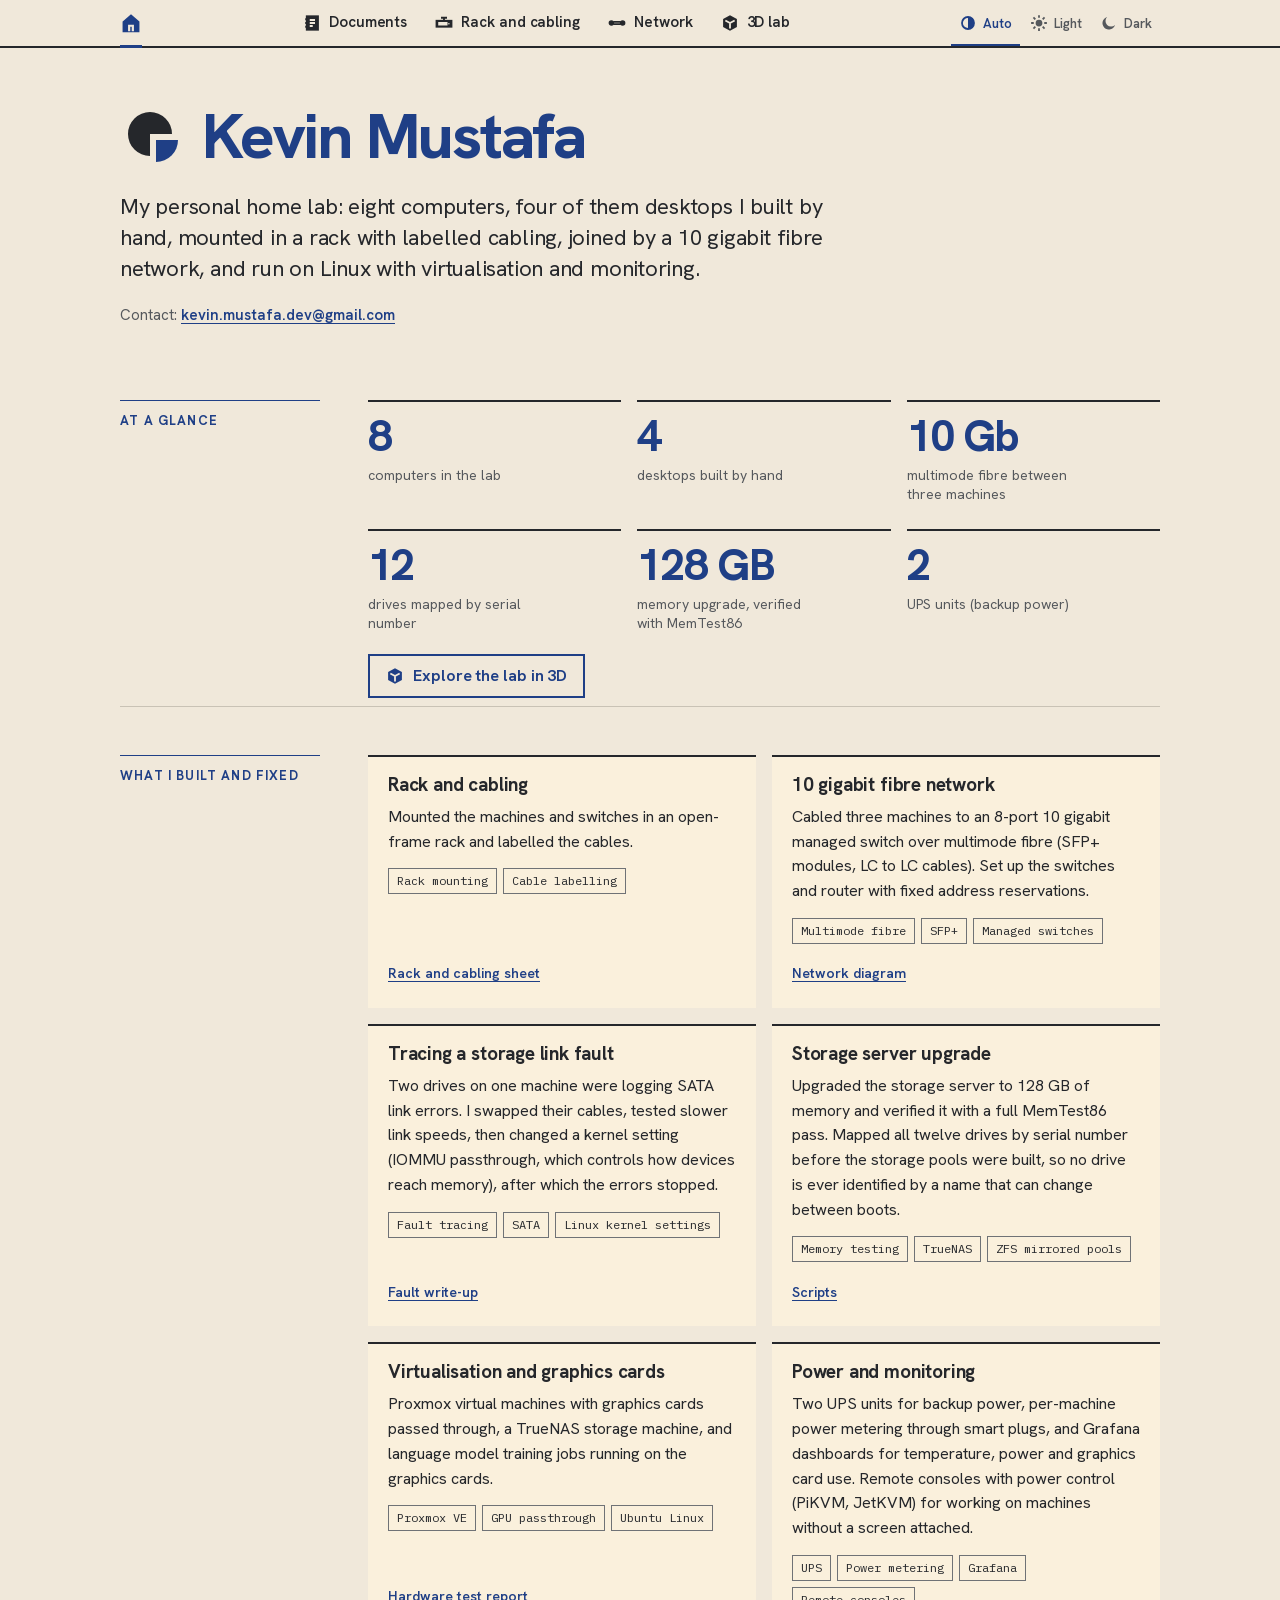
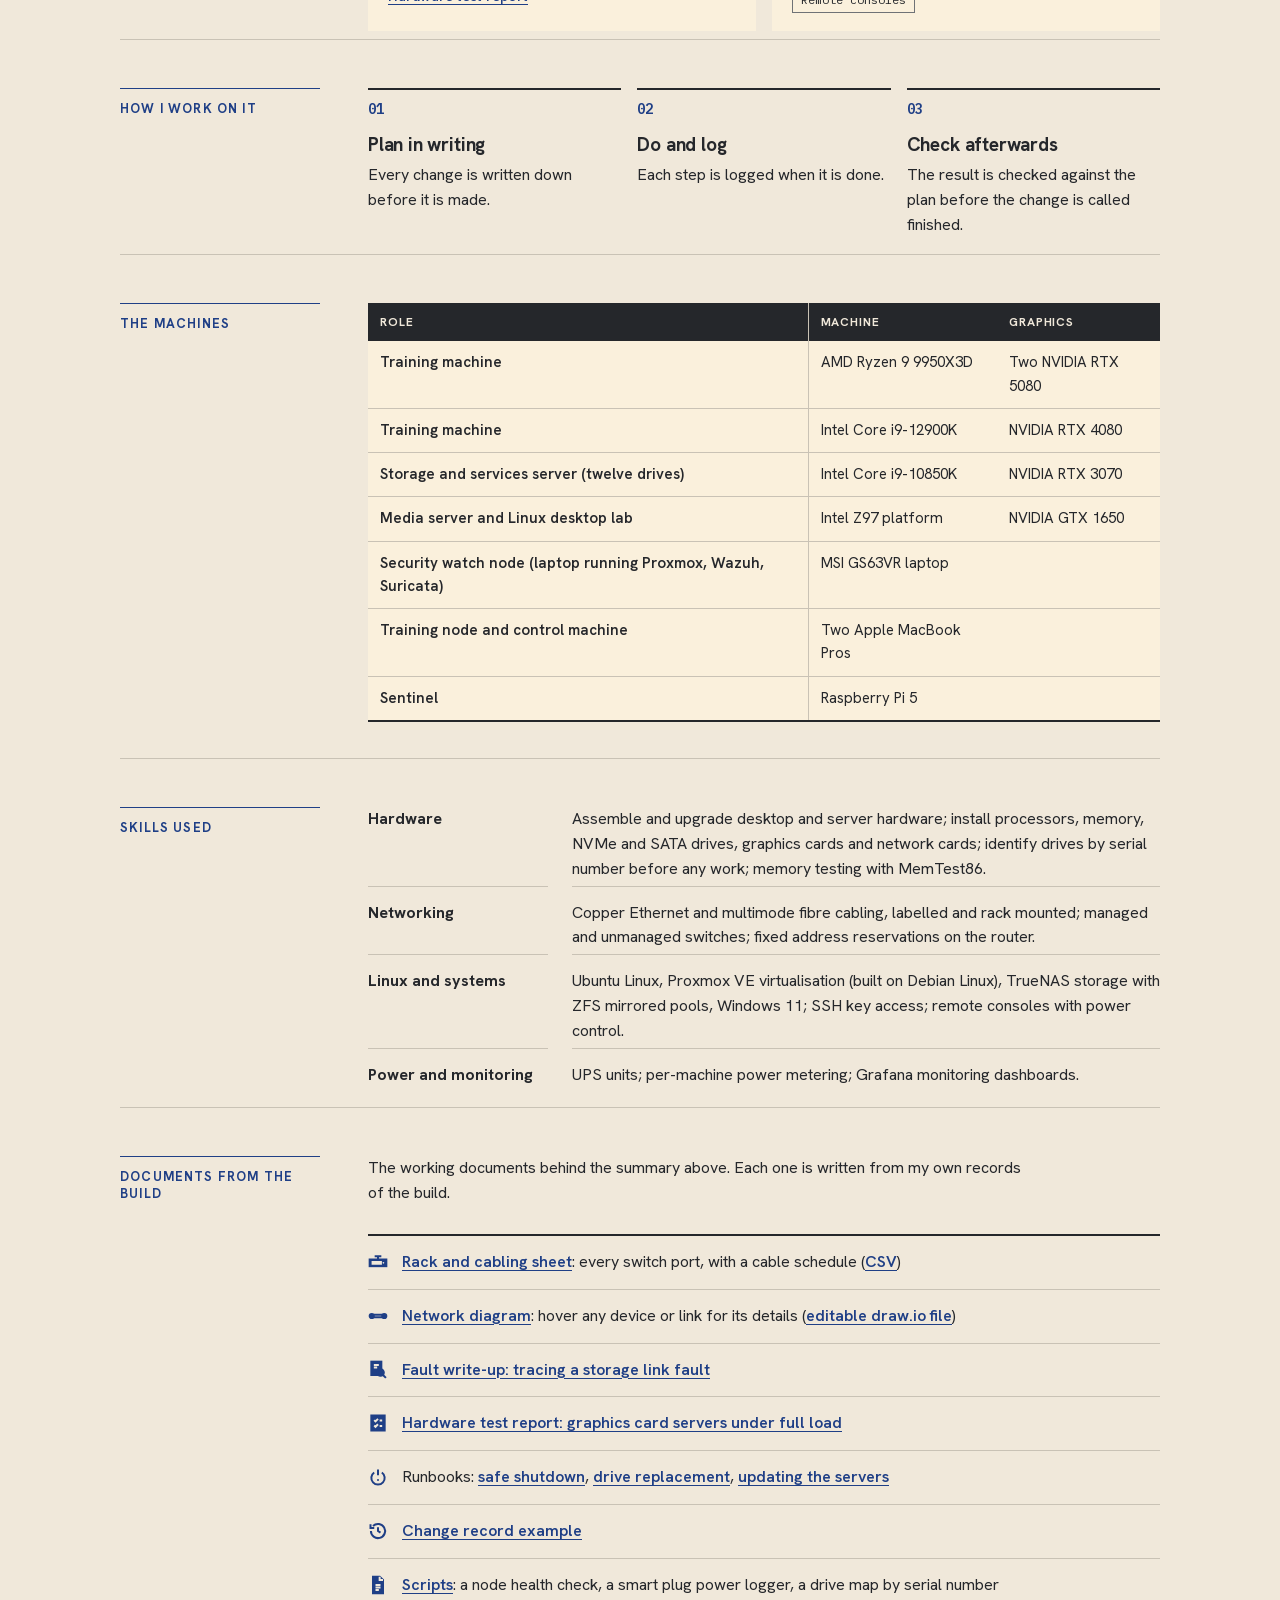
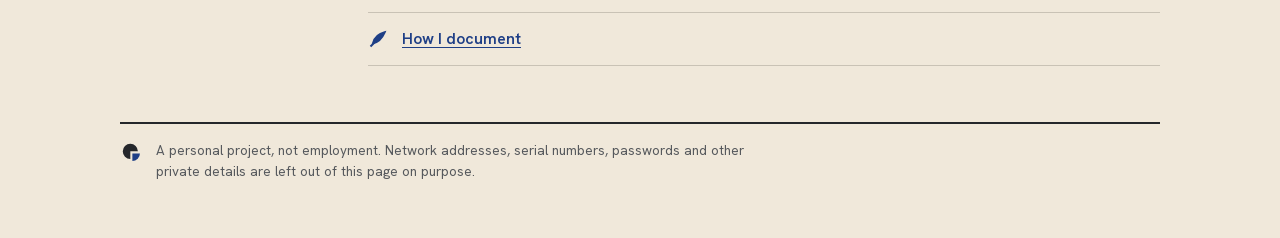
==== index.html @ 1f0e0eee "Home page update, 3D lab link, theme switch on every page" ====
<!doctype html>
<html lang="en-AU">
<head>
<meta charset="utf-8">
<meta name="viewport" content="width=device-width, initial-scale=1">
<title>Kevin Mustafa: Home Lab</title>
<meta name="description" content="Kevin Mustafa's personal home lab: eight computers, four desktops built by hand, a rack with labelled cabling, a 10 gigabit fibre network, Linux, virtualisation and monitoring.">
<meta name="color-scheme" content="light dark">
<link rel="icon" type="image/svg+xml" href="data:image/svg+xml,%3Csvg xmlns='http://www.w3.org/2000/svg' viewBox='0 0 64 64'%3E%3Cstyle%3E.f{fill:%2325272B}.q{fill:%231F3F86}%40media (prefers-color-scheme:dark){.f{fill:%23F1E9D8}.q{fill:%2386A6E2}}%3C/style%3E%3Cpath class='f' d='M30 30V52A22 22 0 1 1 52 30Z'/%3E%3Cpath class='q' d='M36 36H58A22 22 0 0 1 36 58Z'/%3E%3C/svg%3E">
<script>try{var t=localStorage.getItem("theme");if(t==="light"||t==="dark")document.documentElement.setAttribute("data-theme",t)}catch(e){}</script>
<link rel="stylesheet" href="assets/theme.css">
<script src="assets/theme-toggle.js" defer></script>
</head>
<body>
<nav class="topnav" aria-label="Site"><div class="in"><a class="home" aria-current="page" href="index.html" aria-label="Home" title="Home"><svg class="ic" viewBox="0 0 24 24" aria-hidden="true" focusable="false" stroke-linecap="butt" stroke-linejoin="miter"><defs><mask id="ic1-home-m" maskUnits="userSpaceOnUse" x="0" y="0" width="24" height="24"><rect width="24" height="24" fill="#FFFFFF"/><path d="M10 21v-6h4v6" fill="none" stroke="#000000" stroke-width="2.4"/></mask></defs><g mask="url(#ic1-home-m)"><path d="M4 11l8-7 8 7v10H4z" fill="currentColor" stroke="currentColor" stroke-width="2.4"/></g></svg><span>Home</span></a><a href="index.html#docs"><svg class="ic" viewBox="0 0 24 24" aria-hidden="true" focusable="false" stroke-linecap="butt" stroke-linejoin="miter"><defs><mask id="ic2-journal-m" maskUnits="userSpaceOnUse" x="0" y="0" width="24" height="24"><rect width="24" height="24" fill="#FFFFFF"/><path d="M9 8h7M9 12h7M9 16h4" fill="none" stroke="#000000" stroke-width="2.4"/></mask></defs><g mask="url(#ic2-journal-m)"><rect x="5" y="3" width="15" height="18" fill="currentColor" stroke="currentColor" stroke-width="2.4"/></g><path d="M5 7H3M5 12H3M5 17H3" fill="none" stroke="currentColor" stroke-width="2.4"/></svg><span>Documents</span></a><a href="rack-and-cabling.html"><svg class="ic" viewBox="0 0 24 24" aria-hidden="true" focusable="false" stroke-linecap="butt" stroke-linejoin="miter"><defs><mask id="ic3-switch-m" maskUnits="userSpaceOnUse" x="0" y="0" width="24" height="24"><rect width="24" height="24" fill="#FFFFFF"/><path d="M5.5 12h2v2h-2zM9.5 12h2v2h-2zM13.5 12h2v2h-2z" fill="none" stroke="#000000" stroke-width="2.4"/><circle cx="18.5" cy="13" r="1" fill="#000000"/></mask></defs><g mask="url(#ic3-switch-m)"><rect x="2" y="9" width="20" height="8" fill="currentColor" stroke="currentColor" stroke-width="2.4"/></g><path d="M12 9V5M8 5h8" fill="none" stroke="currentColor" stroke-width="2.4"/></svg><span>Rack and cabling</span></a><a href="network.html"><svg class="ic" viewBox="0 0 24 24" aria-hidden="true" focusable="false" stroke-linecap="butt" stroke-linejoin="miter"><circle cx="4.5" cy="12" r="2.5" fill="currentColor" stroke="currentColor" stroke-width="2.4"/><circle cx="19.5" cy="12" r="2.5" fill="currentColor" stroke="currentColor" stroke-width="2.4"/><path d="M7 10.5h10M7 13.5h10" fill="none" stroke="currentColor" stroke-width="2.4"/></svg><span>Network</span></a><a href="lab-3d.html"><svg class="ic" viewBox="0 0 24 24" aria-hidden="true" focusable="false" stroke-linecap="butt" stroke-linejoin="miter"><defs><mask id="icn-lab3d-m" maskUnits="userSpaceOnUse" x="0" y="0" width="24" height="24"><rect width="24" height="24" fill="#FFFFFF"/><path d="M5.8 8.6L12 12l6.2-3.4M12 12v7.4" fill="none" stroke="#000000" stroke-width="2.4"/></mask></defs><g mask="url(#icn-lab3d-m)"><path d="M12 3l8 4.5v9L12 21l-8-4.5v-9z" fill="currentColor" stroke="currentColor" stroke-width="2.4"/></g></svg><span>3D lab</span></a></div></nav>
<div class="wrap">

<header>
  <div class="brand"><svg class="mark" viewBox="0 0 64 64" aria-hidden="true" focusable="false"><path d="M30 30V52A22 22 0 1 1 52 30Z" fill="var(--ds-ink)"/><path d="M36 36H58A22 22 0 0 1 36 58Z" fill="var(--ds-mark-q)"/></svg><h1>Kevin Mustafa</h1></div>
  <p class="lede">My personal home lab: eight computers, four of them desktops I built by hand, mounted in a rack with labelled cabling, joined by a 10 gigabit fibre network, and run on Linux with virtualisation and monitoring.</p>
  <p class="contact">Contact: <a href="mailto:kevin.mustafa.dev@gmail.com">kevin.mustafa.dev@gmail.com</a></p>
</header>

<section aria-labelledby="glance">
  <h2 id="glance">At a glance</h2>
  <div class="stats">
    <div class="stat"><b>8</b><span>computers in the lab</span></div>
    <div class="stat"><b>4</b><span>desktops built by hand</span></div>
    <div class="stat"><b>10 Gb</b><span>multimode fibre between three machines</span></div>
    <div class="stat"><b>12</b><span>drives mapped by serial number</span></div>
    <div class="stat"><b>128 GB</b><span>memory upgrade, verified with MemTest86</span></div>
    <div class="stat"><b>2</b><span>UPS units (backup power)</span></div>
  </div>
  <p class="cta-row"><a class="cta" href="lab-3d.html"><svg class="ic" viewBox="0 0 24 24" aria-hidden="true" focusable="false" stroke-linecap="butt" stroke-linejoin="miter"><defs><mask id="icn-lab3d-cta-m" maskUnits="userSpaceOnUse" x="0" y="0" width="24" height="24"><rect width="24" height="24" fill="#FFFFFF"/><path d="M5.8 8.6L12 12l6.2-3.4M12 12v7.4" fill="none" stroke="#000000" stroke-width="2.4"/></mask></defs><g mask="url(#icn-lab3d-cta-m)"><path d="M12 3l8 4.5v9L12 21l-8-4.5v-9z" fill="currentColor" stroke="currentColor" stroke-width="2.4"/></g></svg><span>Explore the lab in 3D</span></a></p>
</section>

<section aria-labelledby="work">
  <h2 id="work">What I built and fixed</h2>
  <div class="cards">
    <article class="card">
      <h3>Rack and cabling</h3>
      <p>Mounted the machines and switches in an open-frame rack and labelled the cables.</p>
      <ul class="tags"><li>Rack mounting</li><li>Cable labelling</li></ul>
      <p class="more"><a href="rack-and-cabling.html">Rack and cabling sheet</a></p>
    </article>
    <article class="card">
      <h3>10 gigabit fibre network</h3>
      <p>Cabled three machines to an 8-port 10 gigabit managed switch over multimode fibre (SFP+ modules, LC to LC cables). Set up the switches and router with fixed address reservations.</p>
      <ul class="tags"><li>Multimode fibre</li><li>SFP+</li><li>Managed switches</li></ul>
      <p class="more"><a href="network.html">Network diagram</a></p>
    </article>
    <article class="card">
      <h3>Tracing a storage link fault</h3>
      <p>Two drives on one machine were logging SATA link errors. I swapped their cables, tested slower link speeds, then changed a kernel setting (IOMMU passthrough, which controls how devices reach memory), after which the errors stopped.</p>
      <ul class="tags"><li>Fault tracing</li><li>SATA</li><li>Linux kernel settings</li></ul>
      <p class="more"><a href="docs/storage-link-fault.html">Fault write-up</a></p>
    </article>
    <article class="card">
      <h3>Storage server upgrade</h3>
      <p>Upgraded the storage server to 128 GB of memory and verified it with a full MemTest86 pass. Mapped all twelve drives by serial number before the storage pools were built, so no drive is ever identified by a name that can change between boots.</p>
      <ul class="tags"><li>Memory testing</li><li>TrueNAS</li><li>ZFS mirrored pools</li></ul>
      <p class="more"><a href="docs/scripts/README.html">Scripts</a></p>
    </article>
    <article class="card">
      <h3>Virtualisation and graphics cards</h3>
      <p>Proxmox virtual machines with graphics cards passed through, a TrueNAS storage machine, and language model training jobs running on the graphics cards.</p>
      <ul class="tags"><li>Proxmox VE</li><li>GPU passthrough</li><li>Ubuntu Linux</li></ul>
      <p class="more"><a href="docs/hardware-test-report.html">Hardware test report</a></p>
    </article>
    <article class="card">
      <h3>Power and monitoring</h3>
      <p>Two UPS units for backup power, per-machine power metering through smart plugs, and Grafana dashboards for temperature, power and graphics card use. Remote consoles with power control (PiKVM, JetKVM) for working on machines without a screen attached.</p>
      <ul class="tags"><li>UPS</li><li>Power metering</li><li>Grafana</li><li>Remote consoles</li></ul>
    </article>
  </div>
</section>

<section aria-labelledby="method">
  <h2 id="method">How I work on it</h2>
  <div class="steps">
    <div><b>Plan in writing</b>Every change is written down before it is made.</div>
    <div><b>Do and log</b>Each step is logged when it is done.</div>
    <div><b>Check afterwards</b>The result is checked against the plan before the change is called finished.</div>
  </div>
</section>

<section aria-labelledby="machines">
  <h2 id="machines">The machines</h2>
  <div class="tablewrap">
  <table>
    <thead><tr><th>Role</th><th>Machine</th><th>Graphics</th></tr></thead>
    <tbody>
      <tr><td>Training machine</td><td>AMD Ryzen 9 9950X3D</td><td>Two NVIDIA RTX 5080</td></tr>
      <tr><td>Training machine</td><td>Intel Core i9-12900K</td><td>NVIDIA RTX 4080</td></tr>
      <tr><td>Storage and services server (twelve drives)</td><td>Intel Core i9-10850K</td><td>NVIDIA RTX 3070</td></tr>
      <tr><td>Media server and Linux desktop lab</td><td>Intel Z97 platform</td><td>NVIDIA GTX 1650</td></tr>
      <tr><td>Security watch node (laptop running Proxmox, Wazuh, Suricata)</td><td>MSI GS63VR laptop</td><td>&nbsp;</td></tr>
      <tr><td>Training node and control machine</td><td>Two Apple MacBook Pros</td><td>&nbsp;</td></tr>
      <tr><td>Sentinel</td><td>Raspberry Pi 5</td><td>&nbsp;</td></tr>
    </tbody>
  </table>
  </div>
</section>

<section aria-labelledby="skills">
  <h2 id="skills">Skills used</h2>
  <dl class="skills">
    <dt>Hardware</dt><dd>Assemble and upgrade desktop and server hardware; install processors, memory, NVMe and SATA drives, graphics cards and network cards; identify drives by serial number before any work; memory testing with MemTest86.</dd>
    <dt>Networking</dt><dd>Copper Ethernet and multimode fibre cabling, labelled and rack mounted; managed and unmanaged switches; fixed address reservations on the router.</dd>
    <dt>Linux and systems</dt><dd>Ubuntu Linux, Proxmox VE virtualisation (built on Debian Linux), TrueNAS storage with ZFS mirrored pools, Windows 11; SSH key access; remote consoles with power control.</dd>
    <dt>Power and monitoring</dt><dd>UPS units; per-machine power metering; Grafana monitoring dashboards.</dd>
  </dl>
</section>

<section aria-labelledby="docs">
  <h2 id="docs">Documents from the build</h2>
  <p>The working documents behind the summary above. Each one is written from my own records of the build.</p>
  <ul class="doclist">
    <li><svg class="ic" viewBox="0 0 24 24" aria-hidden="true" focusable="false" stroke-linecap="butt" stroke-linejoin="miter"><defs><mask id="ic5-switch-m" maskUnits="userSpaceOnUse" x="0" y="0" width="24" height="24"><rect width="24" height="24" fill="#FFFFFF"/><path d="M5.5 12h2v2h-2zM9.5 12h2v2h-2zM13.5 12h2v2h-2z" fill="none" stroke="#000000" stroke-width="2.4"/><circle cx="18.5" cy="13" r="1" fill="#000000"/></mask></defs><g mask="url(#ic5-switch-m)"><rect x="2" y="9" width="20" height="8" fill="currentColor" stroke="currentColor" stroke-width="2.4"/></g><path d="M12 9V5M8 5h8" fill="none" stroke="currentColor" stroke-width="2.4"/></svg><span><a href="rack-and-cabling.html">Rack and cabling sheet</a>: every switch port, with a cable schedule (<a href="cable-schedule.csv">CSV</a>)</span></li>
    <li><svg class="ic" viewBox="0 0 24 24" aria-hidden="true" focusable="false" stroke-linecap="butt" stroke-linejoin="miter"><circle cx="4.5" cy="12" r="2.5" fill="currentColor" stroke="currentColor" stroke-width="2.4"/><circle cx="19.5" cy="12" r="2.5" fill="currentColor" stroke="currentColor" stroke-width="2.4"/><path d="M7 10.5h10M7 13.5h10" fill="none" stroke="currentColor" stroke-width="2.4"/></svg><span><a href="network.html">Network diagram</a>: hover any device or link for its details (<a href="network.drawio">editable draw.io file</a>)</span></li>
    <li><svg class="ic" viewBox="0 0 24 24" aria-hidden="true" focusable="false" stroke-linecap="butt" stroke-linejoin="miter"><defs><mask id="ic7-inspect-m" maskUnits="userSpaceOnUse" x="0" y="0" width="24" height="24"><rect width="24" height="24" fill="#FFFFFF"/><path d="M7 6h6M7 9h4" fill="none" stroke="#000000" stroke-width="2.4"/></mask></defs><g mask="url(#ic7-inspect-m)"><rect x="4" y="2" width="12" height="16" fill="currentColor" stroke="currentColor" stroke-width="2.4"/><circle cx="15" cy="15" r="4" fill="currentColor" stroke="currentColor" stroke-width="2.4"/></g><path d="M18 18l3.5 3.5" fill="none" stroke="currentColor" stroke-width="2.4"/></svg><span><a href="docs/storage-link-fault.html">Fault write-up: tracing a storage link fault</a></span></li>
    <li><svg class="ic" viewBox="0 0 24 24" aria-hidden="true" focusable="false" stroke-linecap="butt" stroke-linejoin="miter"><defs><mask id="ic8-test-m" maskUnits="userSpaceOnUse" x="0" y="0" width="24" height="24"><rect width="24" height="24" fill="#FFFFFF"/><path d="M7.5 8.5l1.5 1.5 3-3M7.5 15l1.5 1.5 3-3" fill="none" stroke="#000000" stroke-width="2.4"/><path d="M14 9h3M14 15.5h3" fill="none" stroke="#000000" stroke-width="2.4"/></mask></defs><g mask="url(#ic8-test-m)"><rect x="4" y="3" width="16" height="18" fill="currentColor" stroke="currentColor" stroke-width="2.4"/></g></svg><span><a href="docs/hardware-test-report.html">Hardware test report: graphics card servers under full load</a></span></li>
    <li><svg class="ic" viewBox="0 0 24 24" aria-hidden="true" focusable="false" stroke-linecap="butt" stroke-linejoin="miter"><path d="M7.4 6.6a8 8 0 1 0 9.2 0" fill="none" stroke="currentColor" stroke-width="2.4"/><path d="M12 3v7" fill="none" stroke="currentColor" stroke-width="2.4"/><circle cx="12" cy="15.5" r="1.2" fill="currentColor"/></svg><span>Runbooks: <a href="docs/runbooks/safe-shutdown.html">safe shutdown</a>, <a href="docs/runbooks/drive-replacement.html">drive replacement</a>, <a href="docs/runbooks/update-servers.html">updating the servers</a></span></li>
    <li><svg class="ic" viewBox="0 0 24 24" aria-hidden="true" focusable="false" stroke-linecap="butt" stroke-linejoin="miter"><path d="M3.5 12a8.5 8.5 0 1 0 2.5-6" fill="none" stroke="currentColor" stroke-width="2.4"/><path d="M3 4v4.5h4.5" fill="none" stroke="currentColor" stroke-width="2.4"/><path d="M12 7.5V12l3 2" fill="none" stroke="currentColor" stroke-width="2.4"/></svg><span><a href="docs/change-record-example.html">Change record example</a></span></li>
    <li><svg class="ic" viewBox="0 0 24 24" aria-hidden="true" focusable="false" stroke-linecap="butt" stroke-linejoin="miter"><defs><mask id="ic11-job-file-m" maskUnits="userSpaceOnUse" x="0" y="0" width="24" height="24"><rect width="24" height="24" fill="#FFFFFF"/><path d="M14 2v4h4" fill="none" stroke="#000000" stroke-width="2.4"/><path d="M9 12h6M9 15h6M9 18h4" fill="none" stroke="#000000" stroke-width="2.4"/></mask></defs><g mask="url(#ic11-job-file-m)"><path d="M6 2h8l4 4v16H6z" fill="currentColor" stroke="currentColor" stroke-width="2.4"/></g></svg><span><a href="docs/scripts/README.html">Scripts</a>: a node health check, a smart plug power logger, a drive map by serial number</span></li>
    <li><svg class="ic" viewBox="0 0 24 24" aria-hidden="true" focusable="false" stroke-linecap="butt" stroke-linejoin="miter"><path d="M20 4c-8 2-12.5 7.5-14 13 6-1 10.5-5 14-13z" fill="currentColor" stroke="currentColor" stroke-width="2.4"/><path d="M3 21l5-5" fill="none" stroke="currentColor" stroke-width="2.4"/></svg><span><a href="docs/HOW-I-DOCUMENT.html">How I document</a></span></li>
  </ul>
</section>

<footer><svg class="mark" viewBox="0 0 64 64" aria-hidden="true" focusable="false"><path d="M30 30V52A22 22 0 1 1 52 30Z" fill="var(--ds-ink)"/><path d="M36 36H58A22 22 0 0 1 36 58Z" fill="var(--ds-mark-q)"/></svg><span>A personal project, not employment. Network addresses, serial numbers, passwords and other private details are left out of this page on purpose.</span></footer>

</div>
</body>
</html>
---- assets/theme.css ----
/* Site stylesheet: Swiss Quant theme (International Typographic Style).
   Colours, type, spacing, radius and icon stroke follow the theme tokens, light and dark. */

/* Hanken Grotesk, variable 100 to 900 (SIL Open Font License, see fonts/hanken-grotesk-OFL.txt) */
@font-face{font-family:'Hanken Grotesk';font-style:normal;font-weight:100 900;font-display:swap;src:url('fonts/hanken-grotesk-variable-latin-ext.woff2') format('woff2');unicode-range:U+0100-02BA,U+02BD-02C5,U+02C7-02CC,U+02CE-02D7,U+02DD-02FF,U+0304,U+0308,U+0329,U+1D00-1DBF,U+1E00-1E9F,U+1EF2-1EFF,U+2020,U+20A0-20AB,U+20AD-20C4,U+2113,U+2C60-2C7F,U+A720-A7FF}
@font-face{font-family:'Hanken Grotesk';font-style:normal;font-weight:100 900;font-display:swap;src:url('fonts/hanken-grotesk-variable-latin.woff2') format('woff2');unicode-range:U+0000-00FF,U+0131,U+0152-0153,U+02BB-02BC,U+02C6,U+02DA,U+02DC,U+0304,U+0308,U+0329,U+2000-206F,U+20AC,U+2122,U+2191,U+2193,U+2212,U+2215,U+FEFF,U+FFFD}
/* IBM Plex Mono 400 and 600 (SIL Open Font License, see fonts/ibm-plex-mono-OFL.txt) */
@font-face{font-family:'IBM Plex Mono';font-style:normal;font-weight:400;font-display:swap;src:url('fonts/ibm-plex-mono-400-latin-ext.woff2') format('woff2');unicode-range:U+0100-02BA,U+02BD-02C5,U+02C7-02CC,U+02CE-02D7,U+02DD-02FF,U+0304,U+0308,U+0329,U+1D00-1DBF,U+1E00-1E9F,U+1EF2-1EFF,U+2020,U+20A0-20AB,U+20AD-20C4,U+2113,U+2C60-2C7F,U+A720-A7FF}
@font-face{font-family:'IBM Plex Mono';font-style:normal;font-weight:400;font-display:swap;src:url('fonts/ibm-plex-mono-400-latin.woff2') format('woff2');unicode-range:U+0000-00FF,U+0131,U+0152-0153,U+02BB-02BC,U+02C6,U+02DA,U+02DC,U+0304,U+0308,U+0329,U+2000-206F,U+20AC,U+2122,U+2191,U+2193,U+2212,U+2215,U+FEFF,U+FFFD}
@font-face{font-family:'IBM Plex Mono';font-style:normal;font-weight:600;font-display:swap;src:url('fonts/ibm-plex-mono-600-latin-ext.woff2') format('woff2');unicode-range:U+0100-02BA,U+02BD-02C5,U+02C7-02CC,U+02CE-02D7,U+02DD-02FF,U+0304,U+0308,U+0329,U+1D00-1DBF,U+1E00-1E9F,U+1EF2-1EFF,U+2020,U+20A0-20AB,U+20AD-20C4,U+2113,U+2C60-2C7F,U+A720-A7FF}
@font-face{font-family:'IBM Plex Mono';font-style:normal;font-weight:600;font-display:swap;src:url('fonts/ibm-plex-mono-600-latin.woff2') format('woff2');unicode-range:U+0000-00FF,U+0131,U+0152-0153,U+02BB-02BC,U+02C6,U+02DA,U+02DC,U+0304,U+0308,U+0329,U+2000-206F,U+20AC,U+2122,U+2191,U+2193,U+2212,U+2215,U+FEFF,U+FFFD}

/* Theme roles, light (paper) */
:root{
  color-scheme:light;
  --ds-canvas:#F0E8DA; --ds-panel:#FAF0DC; --ds-ink:#25272B; --ds-muted:#55585C;
  --ds-line:#C9C2B5; --ds-line-strong:#6F7276; --ds-accent:#1F3F86; --ds-on-accent:#F0E8DA;
  --ds-support:#3B3E43; --ds-highlight:#4A69A6; --ds-mark-q:#1F3F86; --ds-focus:#1F3F86;
  --ds-selection:#C9DCFE; --ds-head:#25272B; --ds-on-head:#F0E8DA; --ds-shadow:rgba(37,39,43,.16);
  --ds-copper:#85592C; --ds-tint:#E4DED3;
  --ds-font:'Hanken Grotesk',system-ui,-apple-system,"Segoe UI",Roboto,"Helvetica Neue",Arial,sans-serif;
  --ds-mono:'IBM Plex Mono',ui-monospace,Menlo,Consolas,monospace;
  --ds-tracking-display:-.035em;
  /* names the page drawings use */
  --bg:var(--ds-canvas); --panel:var(--ds-panel); --ink:var(--ds-ink); --muted:var(--ds-muted);
  --line:var(--ds-line); --navy:var(--ds-accent); --navy-soft:var(--ds-tint); --accent:var(--ds-highlight);
  --copper:var(--ds-copper); --grey:var(--ds-line-strong); --metal:var(--ds-line); --rackbg:var(--ds-support);
}
/* Theme roles, dark */
@media (prefers-color-scheme: dark){
  :root:not([data-theme="light"]){
    color-scheme:dark;
    --ds-canvas:#1C2026; --ds-panel:#252930; --ds-ink:#F1E9D8; --ds-muted:#A6A9AE;
    --ds-line:#383C43; --ds-line-strong:#6F7276; --ds-accent:#86A6E2; --ds-on-accent:#1C2026;
    --ds-support:#CDD0D5; --ds-highlight:#C9DCFE; --ds-mark-q:#86A6E2; --ds-focus:#86A6E2;
    --ds-selection:#1F3F86; --ds-head:#3B3E43; --ds-on-head:#F1E9D8; --ds-shadow:rgba(28,32,38,.55);
    --ds-copper:#D8A66E; --ds-tint:#333B49;
  }
}
:root[data-theme="dark"]{
  color-scheme:dark;
  --ds-canvas:#1C2026; --ds-panel:#252930; --ds-ink:#F1E9D8; --ds-muted:#A6A9AE;
  --ds-line:#383C43; --ds-line-strong:#6F7276; --ds-accent:#86A6E2; --ds-on-accent:#1C2026;
  --ds-support:#CDD0D5; --ds-highlight:#C9DCFE; --ds-mark-q:#86A6E2; --ds-focus:#86A6E2;
  --ds-selection:#1F3F86; --ds-head:#3B3E43; --ds-on-head:#F1E9D8; --ds-shadow:rgba(28,32,38,.55);
  --ds-copper:#D8A66E; --ds-tint:#333B49;
}

/* Base */
*{box-sizing:border-box}
html{-webkit-text-size-adjust:100%;background:var(--ds-canvas);scroll-padding-top:64px}
body{margin:0;background:var(--ds-canvas);color:var(--ds-ink);font:400 16px/1.55 var(--ds-font);overflow-x:hidden;font-kerning:normal}
::selection{background:var(--ds-selection)}
a{color:var(--ds-accent);text-underline-offset:.18em;text-decoration-thickness:1px}
a:hover{text-decoration-thickness:2px}
a:focus-visible,[tabindex]:focus-visible{outline:2px solid var(--ds-focus);outline-offset:2px}
b,strong{font-weight:650}
code,pre,kbd{font-family:var(--ds-mono)}
.wrap{max-width:1120px;margin:0 auto;padding:0 max(20px,env(safe-area-inset-right,0px)) 0 max(20px,env(safe-area-inset-left,0px))}
.ic{display:block;flex:none;width:20px;height:20px}
@media (min-width:760px){.wrap{padding:0 40px}}

/* Top bar */
.topnav{position:sticky;top:0;z-index:10;background:var(--ds-canvas);border-bottom:2px solid var(--ds-ink);font-size:15px;padding-top:env(safe-area-inset-top,0px)}
.topnav .in{max-width:1120px;margin:0 auto;padding:0 max(20px,env(safe-area-inset-right,0px)) 0 max(20px,env(safe-area-inset-left,0px));display:flex;flex-wrap:wrap;gap:0 28px}
.topnav a{display:inline-flex;align-items:center;gap:8px;min-height:48px;color:var(--ds-ink);font-weight:600;text-decoration:none;letter-spacing:-.005em;border-bottom:3px solid transparent;margin-bottom:-2px}
.topnav a .ic{width:18px;height:18px;color:var(--ds-ink)}
.topnav a:hover,.topnav a:hover .ic{color:var(--ds-accent)}
.topnav a:focus-visible{outline-offset:-2px}
.topnav a[aria-current="page"],.topnav a[aria-current="page"] .ic{color:var(--ds-accent)}
.topnav a[aria-current="page"]{border-bottom-color:var(--ds-accent)}
.topnav a.home{margin-right:auto}
.topnav a.home span{position:absolute;width:1px;height:1px;overflow:hidden;clip:rect(0 0 0 0);white-space:nowrap}
.topnav a.home .ic{width:22px;height:22px}
@media (min-width:760px){.topnav .in{padding:0 40px}}
@media (max-width:560px){.topnav{font-size:14px}.topnav .in{gap:0 14px}.topnav a{gap:5px;min-height:46px}.topnav a .ic{width:15px;height:15px}}
@media (max-width:420px){.topnav{font-size:13.5px}.topnav .in{gap:0 10px}.topnav a{gap:4px}.topnav a .ic{width:14px;height:14px}.topnav a.home{margin-right:0}.topnav a.home .ic{width:20px;height:20px}}

/* Page header */
header{padding:56px 0 24px}
.brand{display:flex;align-items:center;gap:18px}
.brand .mark{width:64px;height:64px;flex:none;display:block}
h1{font-size:64px;line-height:1;font-weight:750;letter-spacing:var(--ds-tracking-display);margin:0;color:var(--ds-accent);text-wrap:balance}
.lede{font-size:22px;line-height:1.4;margin:24px 0 0;color:var(--ds-ink);max-width:34em;letter-spacing:-.01em;text-wrap:pretty}
.contact{margin:20px 0 0;font-size:15px;color:var(--ds-muted)}
.contact a{color:var(--ds-accent);font-weight:600}
.back{margin:0;font-size:14px;font-weight:600;letter-spacing:.01em}
.back a{display:inline-flex;align-items:center;gap:8px;min-height:44px;text-decoration:none;color:var(--ds-accent)}
.back a::before{content:"";width:8px;height:8px;border-left:2px solid currentColor;border-bottom:2px solid currentColor;transform:rotate(45deg);margin-left:2px}
.back a:hover{text-decoration:underline}
header .back{margin:-28px 0 20px}
.back-end{margin:40px 0 0;padding-top:8px;border-top:1px solid var(--ds-line)}
@media (max-width:560px){h1{font-size:40px}.lede{font-size:18.5px;margin-top:18px}header{padding:36px 0 12px}header .back{margin:-20px 0 14px}.brand{gap:12px}.brand .mark{width:46px;height:46px}}

/* Sections: label column on the left, content on the right (wide screens) */
section{padding:40px 0 8px}
h2{font-size:13px;line-height:1.25;text-transform:uppercase;letter-spacing:.09em;font-weight:700;color:var(--ds-accent);margin:0 0 20px;padding-top:12px;border-top:1px solid var(--ds-accent)}
h3{font-size:18px;line-height:1.25;font-weight:700;letter-spacing:-.01em;margin:20px 0 8px}
p{margin:0 0 12px}
section>p{max-width:42em}
.muted{color:var(--ds-muted)}
@media (min-width:960px){
  section{display:grid;grid-template-columns:200px minmax(0,1fr);column-gap:48px;padding:48px 0 8px;border-top:1px solid var(--ds-line)}
  section>*{grid-column:2}
  section>h2{grid-column:1;grid-row:1/span 30;align-self:start;position:sticky;top:76px;margin:0}
  header+section{border-top:0}
}

/* Figures */
.stats{display:grid;grid-template-columns:repeat(2,minmax(0,1fr));gap:20px 16px}
@media (min-width:700px){.stats{grid-template-columns:repeat(3,minmax(0,1fr))}}
.stat{border-top:2px solid var(--ds-ink);padding:12px 0 4px}
.stat b{display:block;font-size:44px;line-height:1;font-weight:750;letter-spacing:var(--ds-tracking-display);color:var(--ds-accent);font-variant-numeric:tabular-nums lining-nums;white-space:nowrap}
.stat span{display:block;margin-top:8px;font-size:14px;line-height:1.4;color:var(--ds-muted);max-width:22ch}
@media (max-width:560px){.stat b{font-size:34px}.stat span{font-size:13.5px}}

/* Cards */
.cards{display:grid;gap:16px}
@media (min-width:700px){.cards{grid-template-columns:repeat(2,minmax(0,1fr))}}
.card{background:var(--ds-panel);border-top:2px solid var(--ds-ink);padding:16px 20px 18px;display:flex;flex-direction:column}
.card h3{margin:0 0 8px;font-size:19px;color:var(--ds-ink)}
.card p{margin:0;color:var(--ds-ink);text-wrap:pretty}
.card .more{margin:auto 0 0;padding-top:14px;font-size:14px;font-weight:600}
.card .more a{display:inline-flex;align-items:center;gap:6px;min-height:32px}
.tags{margin:14px 0 0;padding:0;list-style:none;display:flex;flex-wrap:wrap;gap:6px}
.tags li{font-family:var(--ds-mono);font-size:12px;line-height:1;font-weight:400;color:var(--ds-ink);border:1px solid var(--ds-line-strong);padding:6px 8px}

/* Method steps */
.steps{display:grid;grid-template-columns:repeat(auto-fit,minmax(200px,1fr));gap:16px;counter-reset:s}
.steps div{border-top:2px solid var(--ds-ink);padding:12px 0 8px}
.steps div::before{counter-increment:s;content:counter(s,decimal-leading-zero);display:block;font-family:var(--ds-mono);font-size:14px;line-height:1;font-weight:600;color:var(--ds-accent);margin:0 0 14px}
.steps b{display:block;font-size:19px;font-weight:700;margin-bottom:4px;letter-spacing:-.01em}

/* Skills */
dl.skills{margin:0;display:grid;gap:0}
dl.skills dt{font-weight:700;color:var(--ds-ink);padding-top:14px;border-top:1px solid var(--ds-line)}
dl.skills dt:first-child{border-top:0;padding-top:0}
dl.skills dd{margin:4px 0 16px;color:var(--ds-ink);max-width:42em}
@media (min-width:700px){dl.skills{grid-template-columns:180px minmax(0,1fr);column-gap:24px}dl.skills dd{padding-top:14px;border-top:1px solid var(--ds-line);margin:0 0 4px}dl.skills dd:nth-of-type(1){border-top:0;padding-top:0}dl.skills dt{padding-bottom:12px}}

/* Tables: own scroll box, first column frozen */
table{width:100%;border-collapse:separate;border-spacing:0;font-size:15px;background:var(--ds-panel);font-variant-numeric:tabular-nums}
th,td{text-align:left;padding:10px 12px;border-bottom:1px solid var(--ds-line);vertical-align:top}
th{font-size:12px;text-transform:uppercase;letter-spacing:.07em;font-weight:700;background:var(--ds-head);color:var(--ds-on-head);border-bottom:0;white-space:nowrap}
tbody tr:last-child td{border-bottom:2px solid var(--ds-ink)}
td code,td .mono{font-family:var(--ds-mono);font-size:.9em}
.tablewrap,.tw{overflow-x:auto;max-width:100%;-webkit-overflow-scrolling:touch;overscroll-behavior-x:contain}
.tablewrap :is(th,td):first-child,.tw :is(th,td):first-child{position:sticky;left:0;z-index:1;box-shadow:inset -1px 0 0 var(--ds-line)}
.tablewrap td:first-child,.tw td:first-child{background:var(--ds-panel);font-weight:600}
.tablewrap th:first-child,.tw th:first-child{background:var(--ds-head)}
@media (max-width:560px){th,td{padding:8px 9px}table{font-size:14px}.tablewrap td:first-child,.tw td:first-child{max-width:42vw}}

/* Document list on the home page */
ul.doclist{list-style:none;margin:16px 0 0;padding:0;border-top:2px solid var(--ds-ink)}
ul.doclist li{display:flex;gap:14px;align-items:flex-start;padding:14px 0;border-bottom:1px solid var(--ds-line)}
ul.doclist li .ic{color:var(--ds-accent);margin-top:2px}
ul.doclist li>span{flex:1;min-width:0}
ul.doclist a{font-weight:600}

/* Drawings (network and rack pages) */
.figure{background:var(--ds-panel);border-top:2px solid var(--ds-ink);padding:12px}
.figure>svg{display:block;width:100%;height:auto}
.caption{font-size:13.5px;color:var(--ds-muted);margin:12px 2px 0;max-width:46em}
.legend{list-style:none;margin:14px 0 0;padding:0;display:flex;flex-wrap:wrap;gap:8px 18px;font-size:13.5px;color:var(--ds-muted)}
.legend li{display:flex;align-items:center;gap:6px}
.legend svg{width:34px;height:12px;flex:none}
.sw{display:inline-block;width:14px;height:14px;border:1px solid var(--ds-line)}
ul.plain{margin:0;padding-left:20px;max-width:46em}
ul.plain li{margin:0 0 10px}
ul.plain li::marker{color:var(--ds-accent)}
.detail{margin-top:14px;background:var(--ds-canvas);border-left:2px solid var(--ds-accent);padding:12px 14px;font-size:14.5px;min-height:3em}
.detail b{color:var(--ds-accent)}
.detail ul{margin:4px 0 0;padding-left:18px}
.hit{cursor:pointer}
.hit:focus{outline:none}
.hit:focus-visible .port,.hit:focus-visible .nodebox{stroke:var(--ds-focus);stroke-width:3}
@media (min-width:960px){
  .figure.side{display:grid;grid-template-columns:minmax(0,1fr) 260px;column-gap:20px;align-items:start}
  .figure.side>svg{grid-column:1;grid-row:1/span 3}
  .figure.side>.legend{grid-column:2;margin:0;flex-direction:column}
  .figure.side>.detail{grid-column:2;position:sticky;top:76px;min-height:8em}
  .figure.side>.caption{grid-column:2}
}
#tip{position:fixed;z-index:20;max-width:300px;background:var(--ds-panel);color:var(--ds-ink);border:1px solid var(--ds-line-strong);border-top:2px solid var(--ds-accent);padding:10px 12px;font-size:13.5px;line-height:1.45;box-shadow:0 4px 12px 0 var(--ds-shadow);pointer-events:none;display:none}
#tip b{display:block;color:var(--ds-accent);margin-bottom:4px;font-weight:700}
#tip ul{margin:0;padding-left:16px}
.cab{background:var(--ds-panel);border-left:2px solid var(--ds-accent);padding:10px 14px;font-size:14.5px}
.cab.copper{border-left-color:var(--ds-copper)}
.cab h4{margin:0 0 4px;font-size:15px;font-weight:700}
.cab .meta{color:var(--ds-muted);font-size:13px}

/* Footer */
footer{margin-top:48px;padding:16px 0 56px;border-top:2px solid var(--ds-ink);font-size:13.5px;color:var(--ds-muted);display:flex;gap:14px;align-items:flex-start}
footer .mark{width:22px;height:22px;flex:none;margin-top:1px}
footer>span{max-width:46em}

/* Write-up pages */
main.doc{max-width:1120px;margin:0 auto;padding:16px max(20px,env(safe-area-inset-right,0px)) 0 max(20px,env(safe-area-inset-left,0px))}
@media (min-width:760px){main.doc{padding:16px 40px 0}}
.dochead{padding:20px 0 8px}
main.doc h1{font-size:48px;margin:0 0 22px;max-width:18em}
.intro{max-width:44em;font-size:17px}
.figs{list-style:none;margin:28px 0 0;padding:0;display:grid;grid-template-columns:repeat(2,minmax(0,1fr));gap:18px 16px}
@media (min-width:700px){.figs{grid-template-columns:repeat(4,minmax(0,1fr))}}
.figs li{border-top:2px solid var(--ds-ink);padding-top:10px}
.figs b{display:block;font-size:36px;line-height:1;font-weight:750;letter-spacing:var(--ds-tracking-display);color:var(--ds-accent);font-variant-numeric:tabular-nums;white-space:nowrap}
.figs span{display:block;margin-top:6px;font-size:13.5px;color:var(--ds-muted)}
.toc{margin:28px 0 0;padding:12px 0 0;border-top:1px solid var(--ds-accent)}
.toc-h{font-size:12px;text-transform:uppercase;letter-spacing:.09em;font-weight:700;color:var(--ds-accent);margin:0 0 8px}
.toc ol{list-style:none;margin:0;padding:0;display:flex;flex-wrap:wrap;gap:6px}
.toc a{display:inline-flex;align-items:center;min-height:36px;padding:4px 10px;border:1px solid var(--ds-line-strong);font-size:13.5px;font-weight:600;color:var(--ds-ink);text-decoration:none;line-height:1.25}
.toc a:hover{color:var(--ds-accent);border-color:var(--ds-accent)}
@media (min-width:960px){
  .docgrid{display:grid;grid-template-columns:200px minmax(0,1fr);column-gap:48px;align-items:start}
  .toc{position:sticky;top:76px;margin-top:36px}
  .toc ol{display:block;counter-reset:t}
  .toc a{display:block;min-height:0;border:0;border-bottom:1px solid var(--ds-line);padding:8px 0;font-weight:500}
}
.docbody>h2:first-child{margin-top:28px}
main.doc h2{font-size:24px;line-height:1.2;text-transform:none;letter-spacing:-.02em;font-weight:700;color:var(--ds-ink);margin:44px 0 14px;padding-top:12px;border-top:1px solid var(--ds-accent)}
main.doc h3{font-size:17px;color:var(--ds-ink);margin:24px 0 8px}
main.doc p,main.doc li{max-width:44em;text-wrap:pretty}
main.doc li{margin:0 0 6px}
main.doc li::marker{color:var(--ds-accent)}
main.doc table{font-size:14.5px}
main.doc th,main.doc td{padding:9px 11px}
main.doc .tw{margin:16px 0}
main.doc pre{overflow-x:auto;background:var(--ds-panel);border-left:2px solid var(--ds-ink);padding:12px 14px;font-size:13.5px;line-height:1.5;max-width:100%}
main.doc code{font-size:.88em}
main.doc :not(pre)>code{background:var(--ds-tint);padding:1px 4px;overflow-wrap:anywhere}
main.doc hr{border:0;border-top:1px solid var(--ds-line);margin:28px 0}
main.doc blockquote{margin:16px 0;padding:4px 0 4px 16px;border-left:2px solid var(--ds-accent);color:var(--ds-muted)}
main.doc+.wrap footer{margin-top:24px}
@media (max-width:560px){main.doc h1{font-size:32px}main.doc h2{font-size:21px}.figs b{font-size:30px}.intro{font-size:16px}}
@media (prefers-reduced-motion:reduce){*{transition:none!important;animation:none!important}}

/* Button link (the 3D lab link on the home page) */
.cta-row{margin:16px 0 0}
.cta{display:inline-flex;align-items:center;gap:9px;min-height:44px;padding:0 16px;border:2px solid var(--ds-accent);color:var(--ds-accent);font-weight:650;text-decoration:none;letter-spacing:-.005em}
.cta .ic{width:18px;height:18px}
.cta:hover{background:var(--ds-accent);color:var(--ds-on-accent);text-decoration:none}
.cta:focus-visible{outline:2px solid var(--ds-focus);outline-offset:2px}

/* Theme switch in the top bar: Auto, Light, Dark */
.themesw{display:inline-flex;align-items:center;margin-left:auto;gap:2px}
.themesw button{display:inline-flex;align-items:center;gap:6px;min-height:44px;min-width:40px;padding:0 8px;background:none;border:0;border-bottom:2px solid transparent;margin-bottom:-2px;color:var(--ds-muted);font:600 13px/1 var(--ds-font);cursor:pointer}
.themesw button .ic{width:18px;height:18px}
.themesw button:hover,.themesw button:focus-visible{color:var(--ds-accent)}
.themesw button:focus-visible{outline:2px solid var(--ds-focus);outline-offset:-2px}
.themesw button[aria-pressed="true"]{color:var(--ds-accent);border-bottom-color:var(--ds-accent)}
@media (max-width:640px){.themesw button span{display:none}.themesw button{padding:0 6px}}
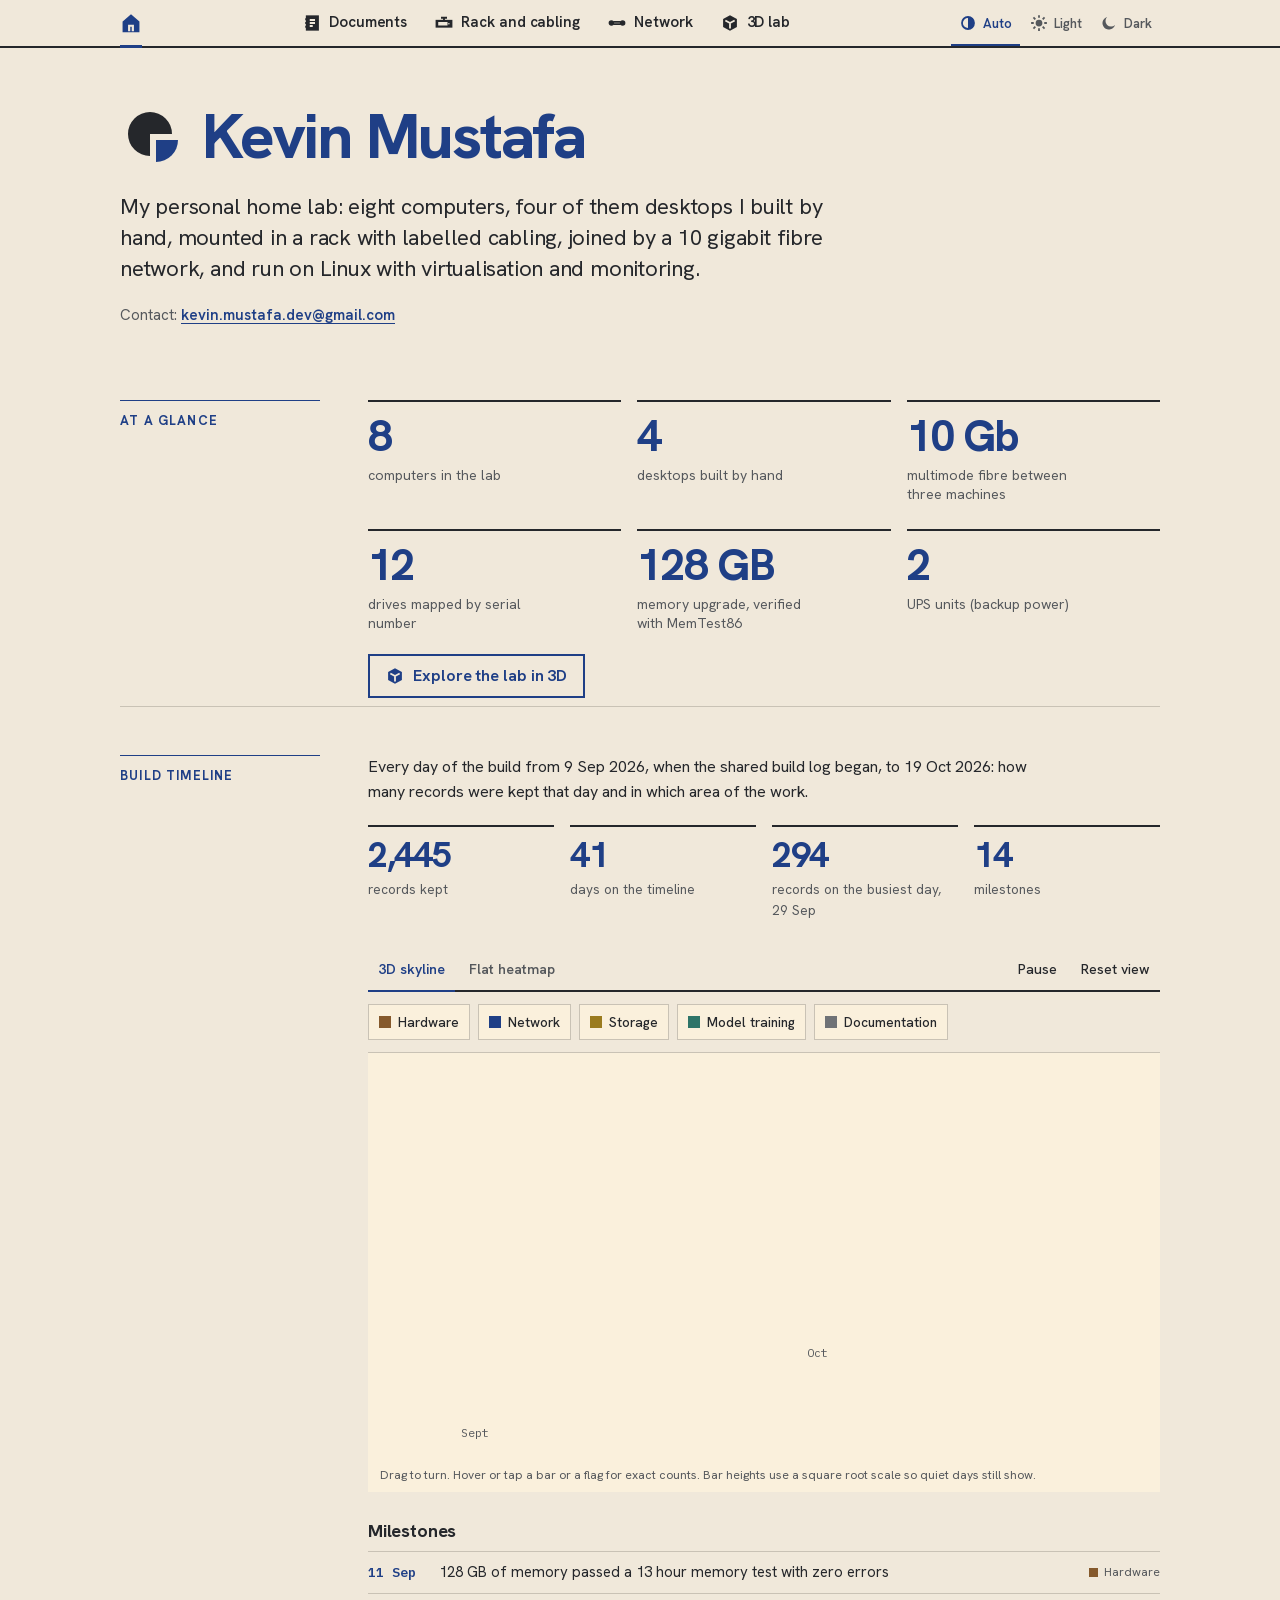
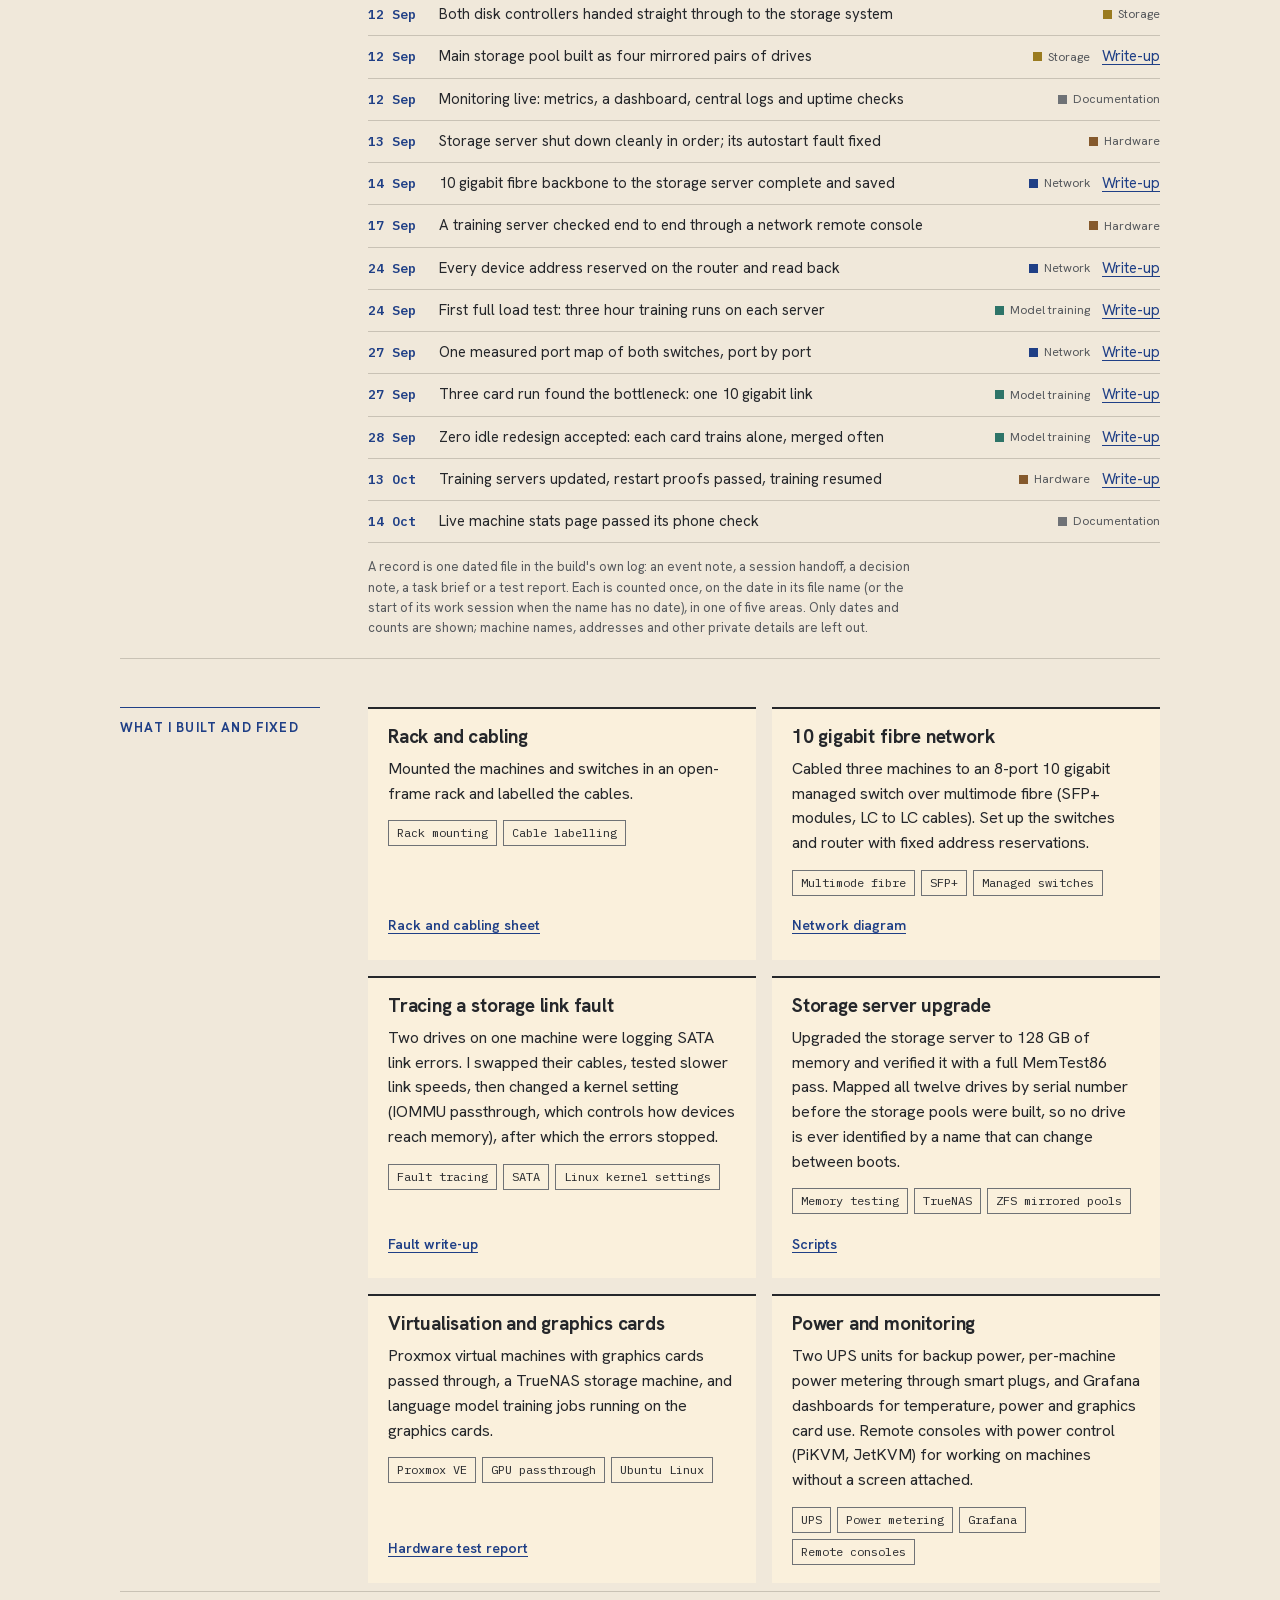
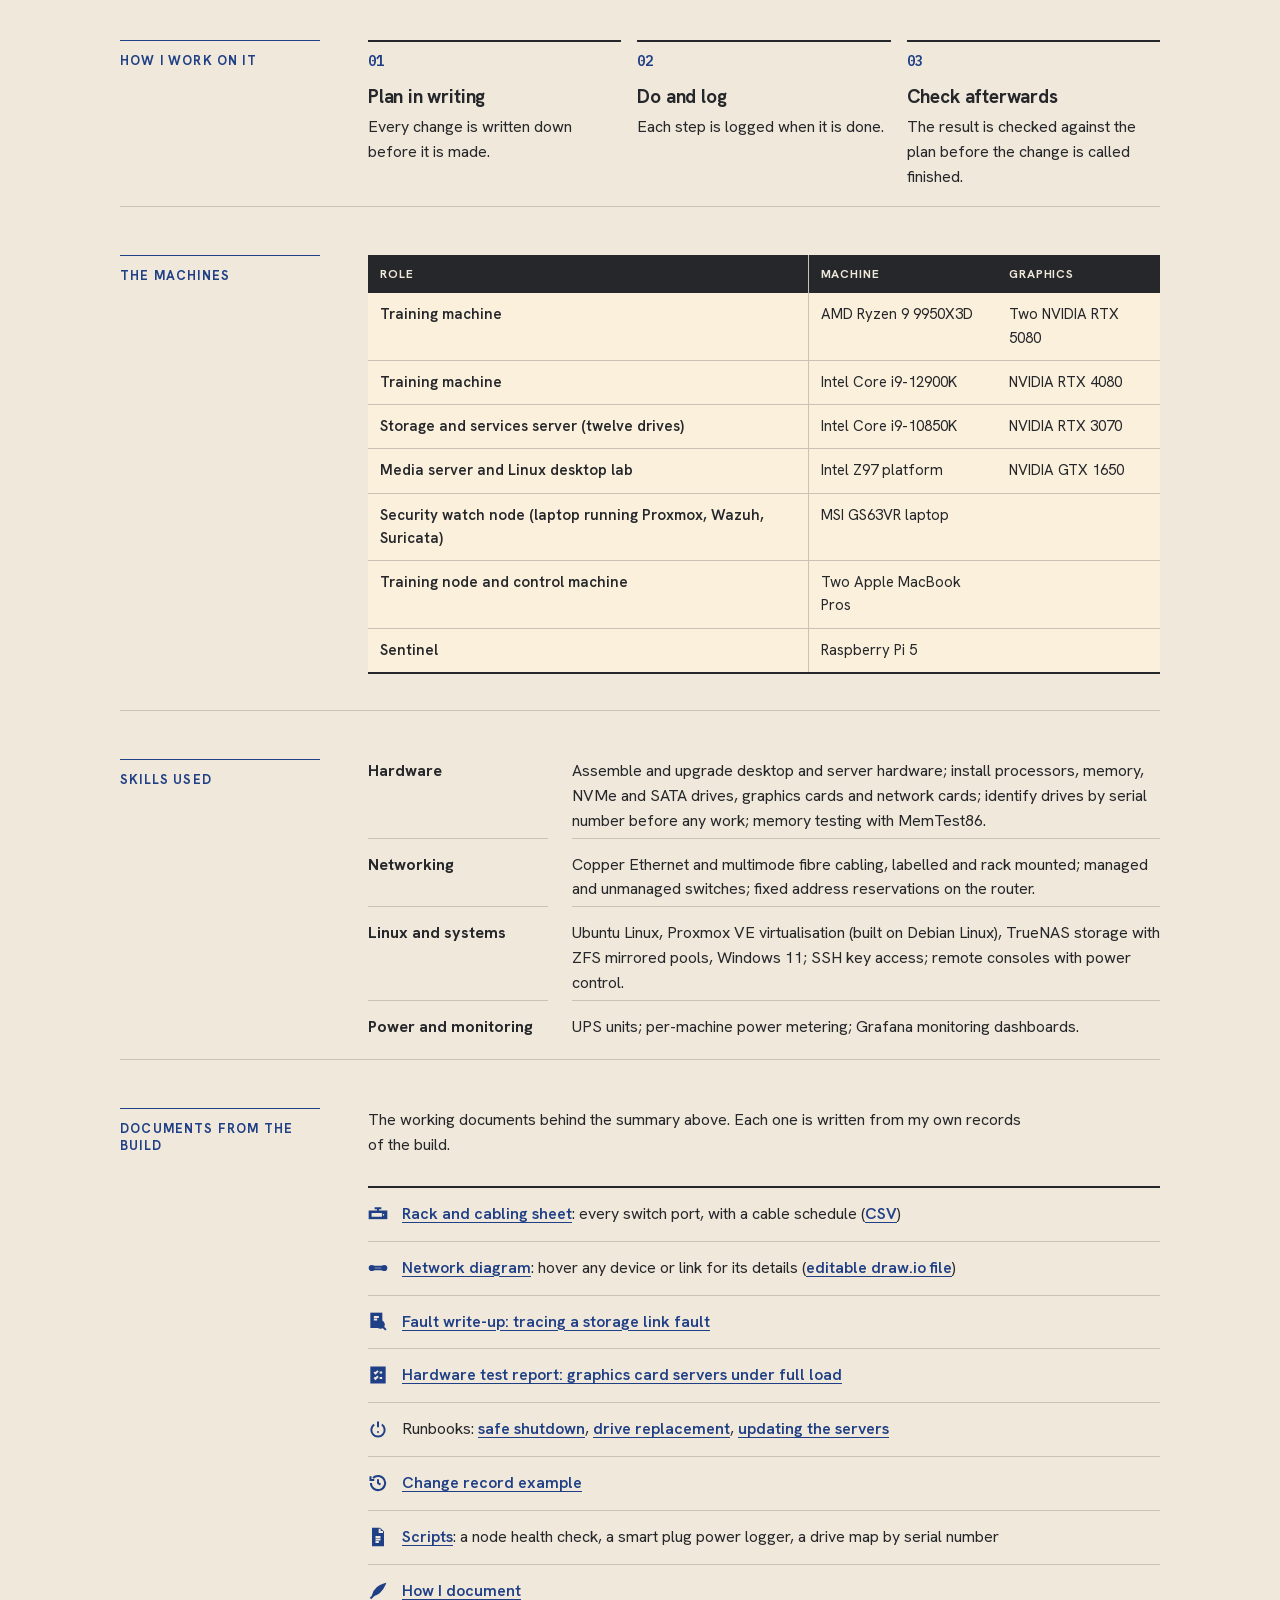
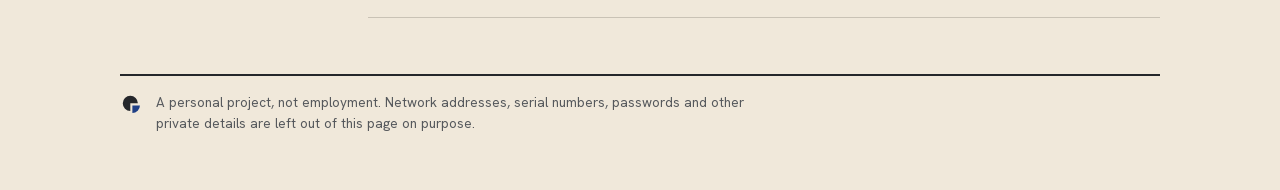
==== commit 705f66fa: "Home page: Build timeline section (3D skyline, heatmap, milestones)" ====
--- a/index.html
+++ b/index.html
@@ -33,6 +33,61 @@
   </div>
   <p class="cta-row"><a class="cta" href="lab-3d.html"><svg class="ic" viewBox="0 0 24 24" aria-hidden="true" focusable="false" stroke-linecap="butt" stroke-linejoin="miter"><defs><mask id="icn-lab3d-cta-m" maskUnits="userSpaceOnUse" x="0" y="0" width="24" height="24"><rect width="24" height="24" fill="#FFFFFF"/><path d="M5.8 8.6L12 12l6.2-3.4M12 12v7.4" fill="none" stroke="#000000" stroke-width="2.4"/></mask></defs><g mask="url(#icn-lab3d-cta-m)"><path d="M12 3l8 4.5v9L12 21l-8-4.5v-9z" fill="currentColor" stroke="currentColor" stroke-width="2.4"/></g></svg><span>Explore the lab in 3D</span></a></p>
 </section>
+
+<section aria-labelledby="timeline" id="sky" class="sky">
+  <h2 id="timeline">Build timeline</h2>
+  <p class="sky-lede">Every day of the build from 9 Sep 2026, when the shared build log began, to 19 Oct 2026: how many records were kept that day and in which area of the work.</p>
+  <ul class="figs">
+    <li><b>2,445</b><span>records kept</span></li>
+    <li><b>41</b><span>days on the timeline</span></li>
+    <li><b>294</b><span>records on the busiest day, 29 Sep</span></li>
+    <li><b>14</b><span>milestones</span></li>
+  </ul>
+  <div class="sky-bar">
+    <div class="sky-views" role="group" aria-label="View">
+      <button type="button" data-view="3d" aria-pressed="true">3D skyline</button>
+      <button type="button" data-view="flat" aria-pressed="false">Flat heatmap</button>
+    </div>
+    <div class="sky-ctl"><button type="button" id="sky-pause" aria-pressed="false"><span>Pause</span></button><button type="button" id="sky-reset"><span>Reset view</span></button></div>
+  </div>
+  <div class="sky-areas" id="sky-areas" role="group" aria-label="Show or hide an area">
+      <button type="button" data-area="hardware" aria-pressed="true"><i aria-hidden="true"></i><span>Hardware</span></button>
+      <button type="button" data-area="network" aria-pressed="true"><i aria-hidden="true"></i><span>Network</span></button>
+      <button type="button" data-area="storage" aria-pressed="true"><i aria-hidden="true"></i><span>Storage</span></button>
+      <button type="button" data-area="training" aria-pressed="true"><i aria-hidden="true"></i><span>Model training</span></button>
+      <button type="button" data-area="documentation" aria-pressed="true"><i aria-hidden="true"></i><span>Documentation</span></button>
+  </div>
+  <div class="sky-stage" id="sky-stage">
+    <canvas id="sky-canvas" aria-label="3D skyline of records kept per day, one row per area, with milestone flags. The same numbers are in the flat heatmap and the milestone list." role="img"></canvas>
+    <div class="sky-labels" id="sky-labels" aria-hidden="true"></div>
+    <div class="sky-tip" id="sky-tip" hidden></div>
+    <p class="sky-hint">Drag to turn. Hover or tap a bar or a flag for exact counts. Bar heights use a square root scale so quiet days still show.</p>
+  </div>
+  <div class="sky-flat" id="sky-flat">
+    <table class="sky-hm"><caption class="vh">Records kept per day by area, 9 Sep 2026 to 19 Oct 2026</caption><thead><tr><th scope="col"><span class="vh">Area</span></th><th colspan="22" scope="colgroup">Sep</th><th colspan="19" scope="colgroup">Oct</th></tr></thead><tbody><tr class="a-hardware"><th scope="row">Hardware <small>502</small></th><td style="--v:45%" title="9 Sep: 19 hardware records"><span class="vh">9 Sep: 19 hardware records</span></td><td style="--v:43%" title="10 Sep: 16 hardware records"><span class="vh">10 Sep: 16 hardware records</span></td><td style="--v:0%" title="11 Sep: 0 hardware records"><span class="vh">11 Sep: 0 hardware records</span></td><td style="--v:27%" title="12 Sep: 2 hardware records"><span class="vh">12 Sep: 2 hardware records</span></td><td style="--v:30%" title="13 Sep: 4 hardware records"><span class="vh">13 Sep: 4 hardware records</span></td><td style="--v:24%" title="14 Sep: 1 hardware record"><span class="vh">14 Sep: 1 hardware record</span></td><td style="--v:24%" title="15 Sep: 1 hardware record"><span class="vh">15 Sep: 1 hardware record</span></td><td style="--v:27%" title="16 Sep: 2 hardware records"><span class="vh">16 Sep: 2 hardware records</span></td><td style="--v:0%" title="17 Sep: 0 hardware records"><span class="vh">17 Sep: 0 hardware records</span></td><td style="--v:0%" title="18 Sep: 0 hardware records"><span class="vh">18 Sep: 0 hardware records</span></td><td style="--v:24%" title="19 Sep: 1 hardware record"><span class="vh">19 Sep: 1 hardware record</span></td><td style="--v:40%" title="20 Sep: 13 hardware records"><span class="vh">20 Sep: 13 hardware records</span></td><td style="--v:50%" title="21 Sep: 26 hardware records"><span class="vh">21 Sep: 26 hardware records</span></td><td style="--v:29%" title="22 Sep: 3 hardware records"><span class="vh">22 Sep: 3 hardware records</span></td><td style="--v:51%" title="23 Sep: 28 hardware records"><span class="vh">23 Sep: 28 hardware records</span></td><td style="--v:56%" title="24 Sep: 37 hardware records"><span class="vh">24 Sep: 37 hardware records</span></td><td style="--v:40%" title="25 Sep: 13 hardware records"><span class="vh">25 Sep: 13 hardware records</span></td><td style="--v:32%" title="26 Sep: 5 hardware records"><span class="vh">26 Sep: 5 hardware records</span></td><td style="--v:44%" title="27 Sep: 18 hardware records"><span class="vh">27 Sep: 18 hardware records</span></td><td style="--v:53%" title="28 Sep: 32 hardware records"><span class="vh">28 Sep: 32 hardware records</span></td><td style="--v:60%" title="29 Sep: 46 hardware records"><span class="vh">29 Sep: 46 hardware records</span></td><td style="--v:46%" title="30 Sep: 21 hardware records"><span class="vh">30 Sep: 21 hardware records</span></td><td style="--v:24%" title="1 Oct: 1 hardware record"><span class="vh">1 Oct: 1 hardware record</span></td><td style="--v:0%" title="2 Oct: 0 hardware records"><span class="vh">2 Oct: 0 hardware records</span></td><td style="--v:0%" title="3 Oct: 0 hardware records"><span class="vh">3 Oct: 0 hardware records</span></td><td style="--v:0%" title="4 Oct: 0 hardware records"><span class="vh">4 Oct: 0 hardware records</span></td><td style="--v:46%" title="5 Oct: 20 hardware records"><span class="vh">5 Oct: 20 hardware records</span></td><td style="--v:57%" title="6 Oct: 39 hardware records"><span class="vh">6 Oct: 39 hardware records</span></td><td style="--v:29%" title="7 Oct: 3 hardware records"><span class="vh">7 Oct: 3 hardware records</span></td><td style="--v:36%" title="8 Oct: 8 hardware records"><span class="vh">8 Oct: 8 hardware records</span></td><td style="--v:48%" title="9 Oct: 23 hardware records"><span class="vh">9 Oct: 23 hardware records</span></td><td style="--v:24%" title="10 Oct: 1 hardware record"><span class="vh">10 Oct: 1 hardware record</span></td><td style="--v:54%" title="11 Oct: 33 hardware records"><span class="vh">11 Oct: 33 hardware records</span></td><td style="--v:50%" title="12 Oct: 26 hardware records"><span class="vh">12 Oct: 26 hardware records</span></td><td style="--v:64%" title="13 Oct: 54 hardware records"><span class="vh">13 Oct: 54 hardware records</span></td><td style="--v:33%" title="14 Oct: 6 hardware records"><span class="vh">14 Oct: 6 hardware records</span></td><td style="--v:0%" title="15 Oct: 0 hardware records"><span class="vh">15 Oct: 0 hardware records</span></td><td style="--v:0%" title="16 Oct: 0 hardware records"><span class="vh">16 Oct: 0 hardware records</span></td><td style="--v:0%" title="17 Oct: 0 hardware records"><span class="vh">17 Oct: 0 hardware records</span></td><td style="--v:0%" title="18 Oct: 0 hardware records"><span class="vh">18 Oct: 0 hardware records</span></td><td style="--v:0%" title="19 Oct: 0 hardware records"><span class="vh">19 Oct: 0 hardware records</span></td></tr><tr class="a-network"><th scope="row">Network <small>674</small></th><td style="--v:0%" title="9 Sep: 0 network records"><span class="vh">9 Sep: 0 network records</span></td><td style="--v:0%" title="10 Sep: 0 network records"><span class="vh">10 Sep: 0 network records</span></td><td style="--v:0%" title="11 Sep: 0 network records"><span class="vh">11 Sep: 0 network records</span></td><td style="--v:33%" title="12 Sep: 6 network records"><span class="vh">12 Sep: 6 network records</span></td><td style="--v:37%" title="13 Sep: 9 network records"><span class="vh">13 Sep: 9 network records</span></td><td style="--v:39%" title="14 Sep: 11 network records"><span class="vh">14 Sep: 11 network records</span></td><td style="--v:0%" title="15 Sep: 0 network records"><span class="vh">15 Sep: 0 network records</span></td><td style="--v:24%" title="16 Sep: 1 network record"><span class="vh">16 Sep: 1 network record</span></td><td style="--v:24%" title="17 Sep: 1 network record"><span class="vh">17 Sep: 1 network record</span></td><td style="--v:30%" title="18 Sep: 4 network records"><span class="vh">18 Sep: 4 network records</span></td><td style="--v:0%" title="19 Sep: 0 network records"><span class="vh">19 Sep: 0 network records</span></td><td style="--v:24%" title="20 Sep: 1 network record"><span class="vh">20 Sep: 1 network record</span></td><td style="--v:0%" title="21 Sep: 0 network records"><span class="vh">21 Sep: 0 network records</span></td><td style="--v:0%" title="22 Sep: 0 network records"><span class="vh">22 Sep: 0 network records</span></td><td style="--v:24%" title="23 Sep: 1 network record"><span class="vh">23 Sep: 1 network record</span></td><td style="--v:40%" title="24 Sep: 13 network records"><span class="vh">24 Sep: 13 network records</span></td><td style="--v:24%" title="25 Sep: 1 network record"><span class="vh">25 Sep: 1 network record</span></td><td style="--v:0%" title="26 Sep: 0 network records"><span class="vh">26 Sep: 0 network records</span></td><td style="--v:36%" title="27 Sep: 8 network records"><span class="vh">27 Sep: 8 network records</span></td><td style="--v:0%" title="28 Sep: 0 network records"><span class="vh">28 Sep: 0 network records</span></td><td style="--v:56%" title="29 Sep: 37 network records"><span class="vh">29 Sep: 37 network records</span></td><td style="--v:53%" title="30 Sep: 31 network records"><span class="vh">30 Sep: 31 network records</span></td><td style="--v:77%" title="1 Oct: 92 network records"><span class="vh">1 Oct: 92 network records</span></td><td style="--v:29%" title="2 Oct: 3 network records"><span class="vh">2 Oct: 3 network records</span></td><td style="--v:0%" title="3 Oct: 0 network records"><span class="vh">3 Oct: 0 network records</span></td><td style="--v:27%" title="4 Oct: 2 network records"><span class="vh">4 Oct: 2 network records</span></td><td style="--v:63%" title="5 Oct: 53 network records"><span class="vh">5 Oct: 53 network records</span></td><td style="--v:54%" title="6 Oct: 34 network records"><span class="vh">6 Oct: 34 network records</span></td><td style="--v:0%" title="7 Oct: 0 network records"><span class="vh">7 Oct: 0 network records</span></td><td style="--v:36%" title="8 Oct: 8 network records"><span class="vh">8 Oct: 8 network records</span></td><td style="--v:58%" title="9 Oct: 42 network records"><span class="vh">9 Oct: 42 network records</span></td><td style="--v:0%" title="10 Oct: 0 network records"><span class="vh">10 Oct: 0 network records</span></td><td style="--v:45%" title="11 Oct: 19 network records"><span class="vh">11 Oct: 19 network records</span></td><td style="--v:40%" title="12 Oct: 13 network records"><span class="vh">12 Oct: 13 network records</span></td><td style="--v:73%" title="13 Oct: 80 network records"><span class="vh">13 Oct: 80 network records</span></td><td style="--v:72%" title="14 Oct: 77 network records"><span class="vh">14 Oct: 77 network records</span></td><td style="--v:68%" title="15 Oct: 64 network records"><span class="vh">15 Oct: 64 network records</span></td><td style="--v:37%" title="16 Oct: 9 network records"><span class="vh">16 Oct: 9 network records</span></td><td style="--v:27%" title="17 Oct: 2 network records"><span class="vh">17 Oct: 2 network records</span></td><td style="--v:56%" title="18 Oct: 38 network records"><span class="vh">18 Oct: 38 network records</span></td><td style="--v:41%" title="19 Oct: 14 network records"><span class="vh">19 Oct: 14 network records</span></td></tr><tr class="a-storage"><th scope="row">Storage <small>51</small></th><td style="--v:27%" title="9 Sep: 2 storage records"><span class="vh">9 Sep: 2 storage records</span></td><td style="--v:0%" title="10 Sep: 0 storage records"><span class="vh">10 Sep: 0 storage records</span></td><td style="--v:0%" title="11 Sep: 0 storage records"><span class="vh">11 Sep: 0 storage records</span></td><td style="--v:32%" title="12 Sep: 5 storage records"><span class="vh">12 Sep: 5 storage records</span></td><td style="--v:0%" title="13 Sep: 0 storage records"><span class="vh">13 Sep: 0 storage records</span></td><td style="--v:0%" title="14 Sep: 0 storage records"><span class="vh">14 Sep: 0 storage records</span></td><td style="--v:0%" title="15 Sep: 0 storage records"><span class="vh">15 Sep: 0 storage records</span></td><td style="--v:27%" title="16 Sep: 2 storage records"><span class="vh">16 Sep: 2 storage records</span></td><td style="--v:0%" title="17 Sep: 0 storage records"><span class="vh">17 Sep: 0 storage records</span></td><td style="--v:0%" title="18 Sep: 0 storage records"><span class="vh">18 Sep: 0 storage records</span></td><td style="--v:0%" title="19 Sep: 0 storage records"><span class="vh">19 Sep: 0 storage records</span></td><td style="--v:24%" title="20 Sep: 1 storage record"><span class="vh">20 Sep: 1 storage record</span></td><td style="--v:0%" title="21 Sep: 0 storage records"><span class="vh">21 Sep: 0 storage records</span></td><td style="--v:0%" title="22 Sep: 0 storage records"><span class="vh">22 Sep: 0 storage records</span></td><td style="--v:24%" title="23 Sep: 1 storage record"><span class="vh">23 Sep: 1 storage record</span></td><td style="--v:0%" title="24 Sep: 0 storage records"><span class="vh">24 Sep: 0 storage records</span></td><td style="--v:24%" title="25 Sep: 1 storage record"><span class="vh">25 Sep: 1 storage record</span></td><td style="--v:0%" title="26 Sep: 0 storage records"><span class="vh">26 Sep: 0 storage records</span></td><td style="--v:42%" title="27 Sep: 15 storage records"><span class="vh">27 Sep: 15 storage records</span></td><td style="--v:45%" title="28 Sep: 19 storage records"><span class="vh">28 Sep: 19 storage records</span></td><td style="--v:24%" title="29 Sep: 1 storage record"><span class="vh">29 Sep: 1 storage record</span></td><td style="--v:24%" title="30 Sep: 1 storage record"><span class="vh">30 Sep: 1 storage record</span></td><td style="--v:0%" title="1 Oct: 0 storage records"><span class="vh">1 Oct: 0 storage records</span></td><td style="--v:27%" title="2 Oct: 2 storage records"><span class="vh">2 Oct: 2 storage records</span></td><td style="--v:0%" title="3 Oct: 0 storage records"><span class="vh">3 Oct: 0 storage records</span></td><td style="--v:0%" title="4 Oct: 0 storage records"><span class="vh">4 Oct: 0 storage records</span></td><td style="--v:0%" title="5 Oct: 0 storage records"><span class="vh">5 Oct: 0 storage records</span></td><td style="--v:0%" title="6 Oct: 0 storage records"><span class="vh">6 Oct: 0 storage records</span></td><td style="--v:0%" title="7 Oct: 0 storage records"><span class="vh">7 Oct: 0 storage records</span></td><td style="--v:0%" title="8 Oct: 0 storage records"><span class="vh">8 Oct: 0 storage records</span></td><td style="--v:0%" title="9 Oct: 0 storage records"><span class="vh">9 Oct: 0 storage records</span></td><td style="--v:0%" title="10 Oct: 0 storage records"><span class="vh">10 Oct: 0 storage records</span></td><td style="--v:0%" title="11 Oct: 0 storage records"><span class="vh">11 Oct: 0 storage records</span></td><td style="--v:0%" title="12 Oct: 0 storage records"><span class="vh">12 Oct: 0 storage records</span></td><td style="--v:0%" title="13 Oct: 0 storage records"><span class="vh">13 Oct: 0 storage records</span></td><td style="--v:24%" title="14 Oct: 1 storage record"><span class="vh">14 Oct: 1 storage record</span></td><td style="--v:0%" title="15 Oct: 0 storage records"><span class="vh">15 Oct: 0 storage records</span></td><td style="--v:0%" title="16 Oct: 0 storage records"><span class="vh">16 Oct: 0 storage records</span></td><td style="--v:0%" title="17 Oct: 0 storage records"><span class="vh">17 Oct: 0 storage records</span></td><td style="--v:0%" title="18 Oct: 0 storage records"><span class="vh">18 Oct: 0 storage records</span></td><td style="--v:0%" title="19 Oct: 0 storage records"><span class="vh">19 Oct: 0 storage records</span></td></tr><tr class="a-training"><th scope="row">Model training <small>623</small></th><td style="--v:0%" title="9 Sep: 0 model training records"><span class="vh">9 Sep: 0 model training records</span></td><td style="--v:0%" title="10 Sep: 0 model training records"><span class="vh">10 Sep: 0 model training records</span></td><td style="--v:0%" title="11 Sep: 0 model training records"><span class="vh">11 Sep: 0 model training records</span></td><td style="--v:0%" title="12 Sep: 0 model training records"><span class="vh">12 Sep: 0 model training records</span></td><td style="--v:0%" title="13 Sep: 0 model training records"><span class="vh">13 Sep: 0 model training records</span></td><td style="--v:0%" title="14 Sep: 0 model training records"><span class="vh">14 Sep: 0 model training records</span></td><td style="--v:0%" title="15 Sep: 0 model training records"><span class="vh">15 Sep: 0 model training records</span></td><td style="--v:0%" title="16 Sep: 0 model training records"><span class="vh">16 Sep: 0 model training records</span></td><td style="--v:0%" title="17 Sep: 0 model training records"><span class="vh">17 Sep: 0 model training records</span></td><td style="--v:36%" title="18 Sep: 8 model training records"><span class="vh">18 Sep: 8 model training records</span></td><td style="--v:0%" title="19 Sep: 0 model training records"><span class="vh">19 Sep: 0 model training records</span></td><td style="--v:0%" title="20 Sep: 0 model training records"><span class="vh">20 Sep: 0 model training records</span></td><td style="--v:0%" title="21 Sep: 0 model training records"><span class="vh">21 Sep: 0 model training records</span></td><td style="--v:0%" title="22 Sep: 0 model training records"><span class="vh">22 Sep: 0 model training records</span></td><td style="--v:39%" title="23 Sep: 12 model training records"><span class="vh">23 Sep: 12 model training records</span></td><td style="--v:64%" title="24 Sep: 54 model training records"><span class="vh">24 Sep: 54 model training records</span></td><td style="--v:29%" title="25 Sep: 3 model training records"><span class="vh">25 Sep: 3 model training records</span></td><td style="--v:51%" title="26 Sep: 29 model training records"><span class="vh">26 Sep: 29 model training records</span></td><td style="--v:77%" title="27 Sep: 91 model training records"><span class="vh">27 Sep: 91 model training records</span></td><td style="--v:54%" title="28 Sep: 33 model training records"><span class="vh">28 Sep: 33 model training records</span></td><td style="--v:100%" title="29 Sep: 175 model training records"><span class="vh">29 Sep: 175 model training records</span></td><td style="--v:32%" title="30 Sep: 5 model training records"><span class="vh">30 Sep: 5 model training records</span></td><td style="--v:27%" title="1 Oct: 2 model training records"><span class="vh">1 Oct: 2 model training records</span></td><td style="--v:0%" title="2 Oct: 0 model training records"><span class="vh">2 Oct: 0 model training records</span></td><td style="--v:37%" title="3 Oct: 9 model training records"><span class="vh">3 Oct: 9 model training records</span></td><td style="--v:0%" title="4 Oct: 0 model training records"><span class="vh">4 Oct: 0 model training records</span></td><td style="--v:24%" title="5 Oct: 1 model training record"><span class="vh">5 Oct: 1 model training record</span></td><td style="--v:46%" title="6 Oct: 21 model training records"><span class="vh">6 Oct: 21 model training records</span></td><td style="--v:36%" title="7 Oct: 8 model training records"><span class="vh">7 Oct: 8 model training records</span></td><td style="--v:45%" title="8 Oct: 19 model training records"><span class="vh">8 Oct: 19 model training records</span></td><td style="--v:45%" title="9 Oct: 19 model training records"><span class="vh">9 Oct: 19 model training records</span></td><td style="--v:0%" title="10 Oct: 0 model training records"><span class="vh">10 Oct: 0 model training records</span></td><td style="--v:0%" title="11 Oct: 0 model training records"><span class="vh">11 Oct: 0 model training records</span></td><td style="--v:0%" title="12 Oct: 0 model training records"><span class="vh">12 Oct: 0 model training records</span></td><td style="--v:0%" title="13 Oct: 0 model training records"><span class="vh">13 Oct: 0 model training records</span></td><td style="--v:63%" title="14 Oct: 53 model training records"><span class="vh">14 Oct: 53 model training records</span></td><td style="--v:70%" title="15 Oct: 70 model training records"><span class="vh">15 Oct: 70 model training records</span></td><td style="--v:39%" title="16 Oct: 11 model training records"><span class="vh">16 Oct: 11 model training records</span></td><td style="--v:0%" title="17 Oct: 0 model training records"><span class="vh">17 Oct: 0 model training records</span></td><td style="--v:0%" title="18 Oct: 0 model training records"><span class="vh">18 Oct: 0 model training records</span></td><td style="--v:0%" title="19 Oct: 0 model training records"><span class="vh">19 Oct: 0 model training records</span></td></tr><tr class="a-documentation"><th scope="row">Documentation <small>595</small></th><td style="--v:46%" title="9 Sep: 21 documentation records"><span class="vh">9 Sep: 21 documentation records</span></td><td style="--v:0%" title="10 Sep: 0 documentation records"><span class="vh">10 Sep: 0 documentation records</span></td><td style="--v:0%" title="11 Sep: 0 documentation records"><span class="vh">11 Sep: 0 documentation records</span></td><td style="--v:24%" title="12 Sep: 1 documentation record"><span class="vh">12 Sep: 1 documentation record</span></td><td style="--v:0%" title="13 Sep: 0 documentation records"><span class="vh">13 Sep: 0 documentation records</span></td><td style="--v:24%" title="14 Sep: 1 documentation record"><span class="vh">14 Sep: 1 documentation record</span></td><td style="--v:0%" title="15 Sep: 0 documentation records"><span class="vh">15 Sep: 0 documentation records</span></td><td style="--v:24%" title="16 Sep: 1 documentation record"><span class="vh">16 Sep: 1 documentation record</span></td><td style="--v:24%" title="17 Sep: 1 documentation record"><span class="vh">17 Sep: 1 documentation record</span></td><td style="--v:27%" title="18 Sep: 2 documentation records"><span class="vh">18 Sep: 2 documentation records</span></td><td style="--v:24%" title="19 Sep: 1 documentation record"><span class="vh">19 Sep: 1 documentation record</span></td><td style="--v:33%" title="20 Sep: 6 documentation records"><span class="vh">20 Sep: 6 documentation records</span></td><td style="--v:24%" title="21 Sep: 1 documentation record"><span class="vh">21 Sep: 1 documentation record</span></td><td style="--v:0%" title="22 Sep: 0 documentation records"><span class="vh">22 Sep: 0 documentation records</span></td><td style="--v:46%" title="23 Sep: 20 documentation records"><span class="vh">23 Sep: 20 documentation records</span></td><td style="--v:46%" title="24 Sep: 20 documentation records"><span class="vh">24 Sep: 20 documentation records</span></td><td style="--v:36%" title="25 Sep: 8 documentation records"><span class="vh">25 Sep: 8 documentation records</span></td><td style="--v:37%" title="26 Sep: 9 documentation records"><span class="vh">26 Sep: 9 documentation records</span></td><td style="--v:48%" title="27 Sep: 24 documentation records"><span class="vh">27 Sep: 24 documentation records</span></td><td style="--v:41%" title="28 Sep: 14 documentation records"><span class="vh">28 Sep: 14 documentation records</span></td><td style="--v:55%" title="29 Sep: 35 documentation records"><span class="vh">29 Sep: 35 documentation records</span></td><td style="--v:64%" title="30 Sep: 56 documentation records"><span class="vh">30 Sep: 56 documentation records</span></td><td style="--v:45%" title="1 Oct: 19 documentation records"><span class="vh">1 Oct: 19 documentation records</span></td><td style="--v:24%" title="2 Oct: 1 documentation record"><span class="vh">2 Oct: 1 documentation record</span></td><td style="--v:0%" title="3 Oct: 0 documentation records"><span class="vh">3 Oct: 0 documentation records</span></td><td style="--v:29%" title="4 Oct: 3 documentation records"><span class="vh">4 Oct: 3 documentation records</span></td><td style="--v:33%" title="5 Oct: 6 documentation records"><span class="vh">5 Oct: 6 documentation records</span></td><td style="--v:55%" title="6 Oct: 35 documentation records"><span class="vh">6 Oct: 35 documentation records</span></td><td style="--v:41%" title="7 Oct: 14 documentation records"><span class="vh">7 Oct: 14 documentation records</span></td><td style="--v:39%" title="8 Oct: 12 documentation records"><span class="vh">8 Oct: 12 documentation records</span></td><td style="--v:51%" title="9 Oct: 29 documentation records"><span class="vh">9 Oct: 29 documentation records</span></td><td style="--v:0%" title="10 Oct: 0 documentation records"><span class="vh">10 Oct: 0 documentation records</span></td><td style="--v:32%" title="11 Oct: 5 documentation records"><span class="vh">11 Oct: 5 documentation records</span></td><td style="--v:34%" title="12 Oct: 7 documentation records"><span class="vh">12 Oct: 7 documentation records</span></td><td style="--v:59%" title="13 Oct: 44 documentation records"><span class="vh">13 Oct: 44 documentation records</span></td><td style="--v:68%" title="14 Oct: 66 documentation records"><span class="vh">14 Oct: 66 documentation records</span></td><td style="--v:61%" title="15 Oct: 49 documentation records"><span class="vh">15 Oct: 49 documentation records</span></td><td style="--v:47%" title="16 Oct: 22 documentation records"><span class="vh">16 Oct: 22 documentation records</span></td><td style="--v:34%" title="17 Oct: 7 documentation records"><span class="vh">17 Oct: 7 documentation records</span></td><td style="--v:59%" title="18 Oct: 44 documentation records"><span class="vh">18 Oct: 44 documentation records</span></td><td style="--v:39%" title="19 Oct: 11 documentation records"><span class="vh">19 Oct: 11 documentation records</span></td></tr></tbody></table>
+  </div>
+  <h3 class="sky-msh">Milestones</h3>
+  <ol class="sky-ms">
+    <li><time datetime="2026-09-11">11 Sep</time> <span>128 GB of memory passed a 13 hour memory test with zero errors</span> <em class="a-hardware">Hardware</em></li>
+    <li><time datetime="2026-09-12">12 Sep</time> <span>Both disk controllers handed straight through to the storage system</span> <em class="a-storage">Storage</em></li>
+    <li><time datetime="2026-09-12">12 Sep</time> <span>Main storage pool built as four mirrored pairs of drives</span> <em class="a-storage">Storage</em> <a href="docs/runbooks/drive-replacement.html">Write-up</a></li>
+    <li><time datetime="2026-09-12">12 Sep</time> <span>Monitoring live: metrics, a dashboard, central logs and uptime checks</span> <em class="a-documentation">Documentation</em></li>
+    <li><time datetime="2026-09-13">13 Sep</time> <span>Storage server shut down cleanly in order; its autostart fault fixed</span> <em class="a-hardware">Hardware</em></li>
+    <li><time datetime="2026-09-14">14 Sep</time> <span>10 gigabit fibre backbone to the storage server complete and saved</span> <em class="a-network">Network</em> <a href="network.html">Write-up</a></li>
+    <li><time datetime="2026-09-17">17 Sep</time> <span>A training server checked end to end through a network remote console</span> <em class="a-hardware">Hardware</em></li>
+    <li><time datetime="2026-09-24">24 Sep</time> <span>Every device address reserved on the router and read back</span> <em class="a-network">Network</em> <a href="network.html">Write-up</a></li>
+    <li><time datetime="2026-09-24">24 Sep</time> <span>First full load test: three hour training runs on each server</span> <em class="a-training">Model training</em> <a href="docs/hardware-test-report.html">Write-up</a></li>
+    <li><time datetime="2026-09-27">27 Sep</time> <span>One measured port map of both switches, port by port</span> <em class="a-network">Network</em> <a href="rack-and-cabling.html">Write-up</a></li>
+    <li><time datetime="2026-09-27">27 Sep</time> <span>Three card run found the bottleneck: one 10 gigabit link</span> <em class="a-training">Model training</em> <a href="docs/hardware-test-report.html">Write-up</a></li>
+    <li><time datetime="2026-09-28">28 Sep</time> <span>Zero idle redesign accepted: each card trains alone, merged often</span> <em class="a-training">Model training</em> <a href="docs/hardware-test-report.html">Write-up</a></li>
+    <li><time datetime="2026-10-13">13 Oct</time> <span>Training servers updated, restart proofs passed, training resumed</span> <em class="a-hardware">Hardware</em> <a href="docs/runbooks/update-servers.html">Write-up</a></li>
+    <li><time datetime="2026-10-14">14 Oct</time> <span>Live machine stats page passed its phone check</span> <em class="a-documentation">Documentation</em></li>
+  </ol>
+  <p class="sky-note">A record is one dated file in the build&#x27;s own log: an event note, a session handoff, a decision note, a task brief or a test report. Each is counted once, on the date in its file name (or the start of its work session when the name has no date), in one of five areas. Only dates and counts are shown; machine names, addresses and other private details are left out.</p>
+  <script type="application/json" id="sky-data">{"areas":["hardware","network","storage","training","documentation"],"names":{"hardware":"Hardware","network":"Network","storage":"Storage","training":"Model training","documentation":"Documentation"},"days":[{"d":"2026-09-09","hardware":19,"network":0,"storage":2,"training":0,"documentation":21},{"d":"2026-09-10","hardware":16,"network":0,"storage":0,"training":0,"documentation":0},{"d":"2026-09-11","hardware":0,"network":0,"storage":0,"training":0,"documentation":0},{"d":"2026-09-12","hardware":2,"network":6,"storage":5,"training":0,"documentation":1},{"d":"2026-09-13","hardware":4,"network":9,"storage":0,"training":0,"documentation":0},{"d":"2026-09-14","hardware":1,"network":11,"storage":0,"training":0,"documentation":1},{"d":"2026-09-15","hardware":1,"network":0,"storage":0,"training":0,"documentation":0},{"d":"2026-09-16","hardware":2,"network":1,"storage":2,"training":0,"documentation":1},{"d":"2026-09-17","hardware":0,"network":1,"storage":0,"training":0,"documentation":1},{"d":"2026-09-18","hardware":0,"network":4,"storage":0,"training":8,"documentation":2},{"d":"2026-09-19","hardware":1,"network":0,"storage":0,"training":0,"documentation":1},{"d":"2026-09-20","hardware":13,"network":1,"storage":1,"training":0,"documentation":6},{"d":"2026-09-21","hardware":26,"network":0,"storage":0,"training":0,"documentation":1},{"d":"2026-09-22","hardware":3,"network":0,"storage":0,"training":0,"documentation":0},{"d":"2026-09-23","hardware":28,"network":1,"storage":1,"training":12,"documentation":20},{"d":"2026-09-24","hardware":37,"network":13,"storage":0,"training":54,"documentation":20},{"d":"2026-09-25","hardware":13,"network":1,"storage":1,"training":3,"documentation":8},{"d":"2026-09-26","hardware":5,"network":0,"storage":0,"training":29,"documentation":9},{"d":"2026-09-27","hardware":18,"network":8,"storage":15,"training":91,"documentation":24},{"d":"2026-09-28","hardware":32,"network":0,"storage":19,"training":33,"documentation":14},{"d":"2026-09-29","hardware":46,"network":37,"storage":1,"training":175,"documentation":35},{"d":"2026-09-30","hardware":21,"network":31,"storage":1,"training":5,"documentation":56},{"d":"2026-10-01","hardware":1,"network":92,"storage":0,"training":2,"documentation":19},{"d":"2026-10-02","hardware":0,"network":3,"storage":2,"training":0,"documentation":1},{"d":"2026-10-03","hardware":0,"network":0,"storage":0,"training":9,"documentation":0},{"d":"2026-10-04","hardware":0,"network":2,"storage":0,"training":0,"documentation":3},{"d":"2026-10-05","hardware":20,"network":53,"storage":0,"training":1,"documentation":6},{"d":"2026-10-06","hardware":39,"network":34,"storage":0,"training":21,"documentation":35},{"d":"2026-10-07","hardware":3,"network":0,"storage":0,"training":8,"documentation":14},{"d":"2026-10-08","hardware":8,"network":8,"storage":0,"training":19,"documentation":12},{"d":"2026-10-09","hardware":23,"network":42,"storage":0,"training":19,"documentation":29},{"d":"2026-10-10","hardware":1,"network":0,"storage":0,"training":0,"documentation":0},{"d":"2026-10-11","hardware":33,"network":19,"storage":0,"training":0,"documentation":5},{"d":"2026-10-12","hardware":26,"network":13,"storage":0,"training":0,"documentation":7},{"d":"2026-10-13","hardware":54,"network":80,"storage":0,"training":0,"documentation":44},{"d":"2026-10-14","hardware":6,"network":77,"storage":1,"training":53,"documentation":66},{"d":"2026-10-15","hardware":0,"network":64,"storage":0,"training":70,"documentation":49},{"d":"2026-10-16","hardware":0,"network":9,"storage":0,"training":11,"documentation":22},{"d":"2026-10-17","hardware":0,"network":2,"storage":0,"training":0,"documentation":7},{"d":"2026-10-18","hardware":0,"network":38,"storage":0,"training":0,"documentation":44},{"d":"2026-10-19","hardware":0,"network":14,"storage":0,"training":0,"documentation":11}],"milestones":[{"d":"2026-09-11","area":"hardware","label":"128 GB of memory passed a 13 hour memory test with zero errors","page":null},{"d":"2026-09-12","area":"storage","label":"Both disk controllers handed straight through to the storage system","page":null},{"d":"2026-09-12","area":"storage","label":"Main storage pool built as four mirrored pairs of drives","page":"docs/runbooks/drive-replacement.html"},{"d":"2026-09-12","area":"documentation","label":"Monitoring live: metrics, a dashboard, central logs and uptime checks","page":null},{"d":"2026-09-13","area":"hardware","label":"Storage server shut down cleanly in order; its autostart fault fixed","page":null},{"d":"2026-09-14","area":"network","label":"10 gigabit fibre backbone to the storage server complete and saved","page":"network.html"},{"d":"2026-09-17","area":"hardware","label":"A training server checked end to end through a network remote console","page":null},{"d":"2026-09-24","area":"network","label":"Every device address reserved on the router and read back","page":"network.html"},{"d":"2026-09-24","area":"training","label":"First full load test: three hour training runs on each server","page":"docs/hardware-test-report.html"},{"d":"2026-09-27","area":"network","label":"One measured port map of both switches, port by port","page":"rack-and-cabling.html"},{"d":"2026-09-27","area":"training","label":"Three card run found the bottleneck: one 10 gigabit link","page":"docs/hardware-test-report.html"},{"d":"2026-09-28","area":"training","label":"Zero idle redesign accepted: each card trains alone, merged often","page":"docs/hardware-test-report.html"},{"d":"2026-10-13","area":"hardware","label":"Training servers updated, restart proofs passed, training resumed","page":"docs/runbooks/update-servers.html"},{"d":"2026-10-14","area":"documentation","label":"Live machine stats page passed its phone check","page":null}]}</script>
+  <script>(function(){var s=document.getElementById('sky');s.classList.add('sky-js');var go=function(){import(new URL('assets/skyline-3d.js',document.baseURI).href).catch(function(){s.classList.add('sky-no3d')})};if(!('IntersectionObserver' in window)){go();return}var io=new IntersectionObserver(function(es){if(es[0].isIntersecting){io.disconnect();go()}},{rootMargin:'400px'});io.observe(s);s.querySelectorAll('.sky-views button').forEach(function(b){b.addEventListener('click',function(){s.querySelectorAll('.sky-views button').forEach(function(x){x.setAttribute('aria-pressed',String(x===b))});s.classList.toggle('sky-showflat',b.dataset.view==='flat')})})})();</script>
+</section>
+
 
 <section aria-labelledby="work">
   <h2 id="work">What I built and fixed</h2>
--- a/assets/theme.css
+++ b/assets/theme.css
@@ -249,3 +249,65 @@
 .themesw button:focus-visible{outline:2px solid var(--ds-focus);outline-offset:-2px}
 .themesw button[aria-pressed="true"]{color:var(--ds-accent);border-bottom-color:var(--ds-accent)}
 @media (max-width:640px){.themesw button span{display:none}.themesw button{padding:0 6px}}
+
+/* Build timeline: 3D skyline, flat heatmap, milestones */
+:root{--sky-hardware:#85592C;--sky-network:#1F3F86;--sky-storage:#9A7B1F;--sky-training:#2E7468;--sky-documentation:#6F7276}
+@media (prefers-color-scheme: dark){:root:not([data-theme="light"]){--sky-hardware:#D8A66E;--sky-network:#86A6E2;--sky-storage:#D9BE6A;--sky-training:#6FB8A8;--sky-documentation:#A6A9AE}}
+:root[data-theme="dark"]{--sky-hardware:#D8A66E;--sky-network:#86A6E2;--sky-storage:#D9BE6A;--sky-training:#6FB8A8;--sky-documentation:#A6A9AE}
+.vh{position:absolute!important;width:1px;height:1px;overflow:hidden;clip:rect(0 0 0 0);white-space:nowrap}
+.sky .figs{margin-top:20px}
+.sky-lede{margin:0;max-width:42em}
+.sky-bar,.sky-areas{display:none}
+.sky.sky-js .sky-bar{display:flex;flex-wrap:wrap;justify-content:space-between;align-items:center;gap:8px 16px;margin-top:28px;border-bottom:2px solid var(--ds-ink)}
+.sky.sky-js .sky-areas{display:flex;flex-wrap:wrap;gap:6px 8px;margin-top:12px}
+.sky-views,.sky-ctl{display:flex;gap:4px}
+.sky-bar button{min-height:44px;padding:0 10px;background:none;border:0;border-bottom:2px solid transparent;margin-bottom:-2px;color:var(--ds-muted);font:600 14px/1 var(--ds-font);cursor:pointer}
+.sky-bar button[aria-pressed="true"]{color:var(--ds-accent);border-bottom-color:var(--ds-accent)}
+.sky-bar button:hover,.sky-bar button:focus-visible{color:var(--ds-accent)}
+.sky-ctl button{color:var(--ds-ink);font-weight:500}
+.sky-areas button{display:inline-flex;align-items:center;gap:7px;min-height:36px;padding:0 10px;background:var(--ds-panel);border:1px solid var(--ds-line);color:var(--ds-ink);font:500 13.5px/1 var(--ds-font);cursor:pointer}
+.sky-areas button i{width:12px;height:12px;display:block;background:var(--a)}
+.sky-areas button[aria-pressed="false"]{color:var(--ds-muted);background:none}
+.sky-areas button[aria-pressed="false"] i{background:none;box-shadow:inset 0 0 0 1.5px var(--a)}
+.sky-areas [data-area="hardware"],.a-hardware{--a:var(--sky-hardware)}
+.sky-areas [data-area="network"],.a-network{--a:var(--sky-network)}
+.sky-areas [data-area="storage"],.a-storage{--a:var(--sky-storage)}
+.sky-areas [data-area="training"],.a-training{--a:var(--sky-training)}
+.sky-areas [data-area="documentation"],.a-documentation{--a:var(--sky-documentation)}
+.sky-stage{display:none;position:relative;margin-top:12px;height:min(440px,70vh);background:var(--ds-panel);border-top:1px solid var(--ds-line);overflow:hidden}
+.sky.sky-3d .sky-stage{display:block}
+.sky.sky-3d .sky-flat{display:none}
+.sky.sky-3d.sky-showflat .sky-stage{display:none}
+.sky.sky-3d.sky-showflat .sky-flat{display:block}
+.sky.sky-js:not(.sky-3d) .sky-ctl{display:none}
+.sky.sky-js:not(.sky-3d) .sky-areas{display:none}
+.sky.sky-no3d .sky-views{display:none}
+.sky-stage canvas{display:block;width:100%;height:100%;touch-action:pan-y;cursor:grab}
+.sky-labels{position:absolute;inset:0;pointer-events:none}
+.sky-lab{position:absolute;left:0;top:0;white-space:nowrap;font:600 11.5px/1 var(--ds-mono);color:var(--ds-ink);transition:opacity .2s}
+.sky-row{translate:-100% -50%;padding-right:6px}
+.sky-mon{translate:-50% 4px;color:var(--ds-muted);font-weight:400}
+.sky-tip{position:absolute;left:0;top:0;translate:-50% calc(-100% - 12px);max-width:260px;padding:8px 10px;background:var(--ds-canvas);border:1px solid var(--ds-ink);font-size:13px;line-height:1.4;color:var(--ds-ink);pointer-events:none}
+.sky-tip.pinned{pointer-events:auto}
+.sky-tip b{font-weight:700;margin-right:4px}
+.sky-hint{position:absolute;left:12px;bottom:8px;margin:0;font-size:12px;color:var(--ds-muted);pointer-events:none}
+.sky-flat{position:relative;margin-top:16px;overflow-x:auto;contain:inline-size;min-width:0;border-top:1px solid var(--ds-line)}
+.sky-flat .sky-hm{width:auto;background:none;border-collapse:separate;border-spacing:2px;font-size:12px}
+.sky-flat .sky-hm th,.sky-flat .sky-hm td{border:0;box-shadow:none;text-transform:none;letter-spacing:0;vertical-align:middle}
+.sky-flat .sky-hm thead th{background:none;color:var(--ds-muted);font-weight:600;padding:4px 6px 2px 0;border-left:1px solid var(--ds-line)}
+.sky-flat .sky-hm thead th:first-child{border-left:0}
+.sky-flat tbody tr:last-child td{border-bottom:0}
+.sky-flat .sky-hm th{font-weight:600;text-align:left;white-space:nowrap;color:var(--ds-muted);padding:4px 6px 2px 0}
+.sky-flat .sky-hm tbody th{position:sticky;left:0;z-index:1;background:var(--ds-canvas);color:var(--ds-ink);padding-right:10px}
+.sky-flat .sky-hm thead th:first-child{position:sticky;left:0;z-index:1;background:var(--ds-canvas)}
+.sky-hm small{color:var(--ds-muted);font-family:var(--ds-mono);margin-left:4px}
+.sky-flat .sky-hm td{width:11px;min-width:11px;height:18px;padding:0;background:color-mix(in srgb,var(--a) var(--v),var(--ds-panel))}
+.sky-msh{margin-top:28px}
+.sky-ms{list-style:none;margin:0;padding:0;border-top:1px solid var(--ds-line)}
+.sky-ms li{display:flex;flex-wrap:wrap;align-items:baseline;gap:4px 12px;padding:9px 0;border-bottom:1px solid var(--ds-line);font-size:15px}
+.sky-ms time{font:600 13px/1.4 var(--ds-mono);color:var(--ds-accent);min-width:4.5em}
+.sky-ms span{flex:1 1 18em}
+.sky-ms em{font-style:normal;font-size:12px;color:var(--ds-muted);display:inline-flex;align-items:center;gap:6px}
+.sky-ms em::before{content:"";width:9px;height:9px;background:var(--a)}
+.sky-note{margin-top:14px;font-size:13px;color:var(--ds-muted)}
+@media (max-width:640px){.sky-stage{height:360px}.sky-hint{display:none}}
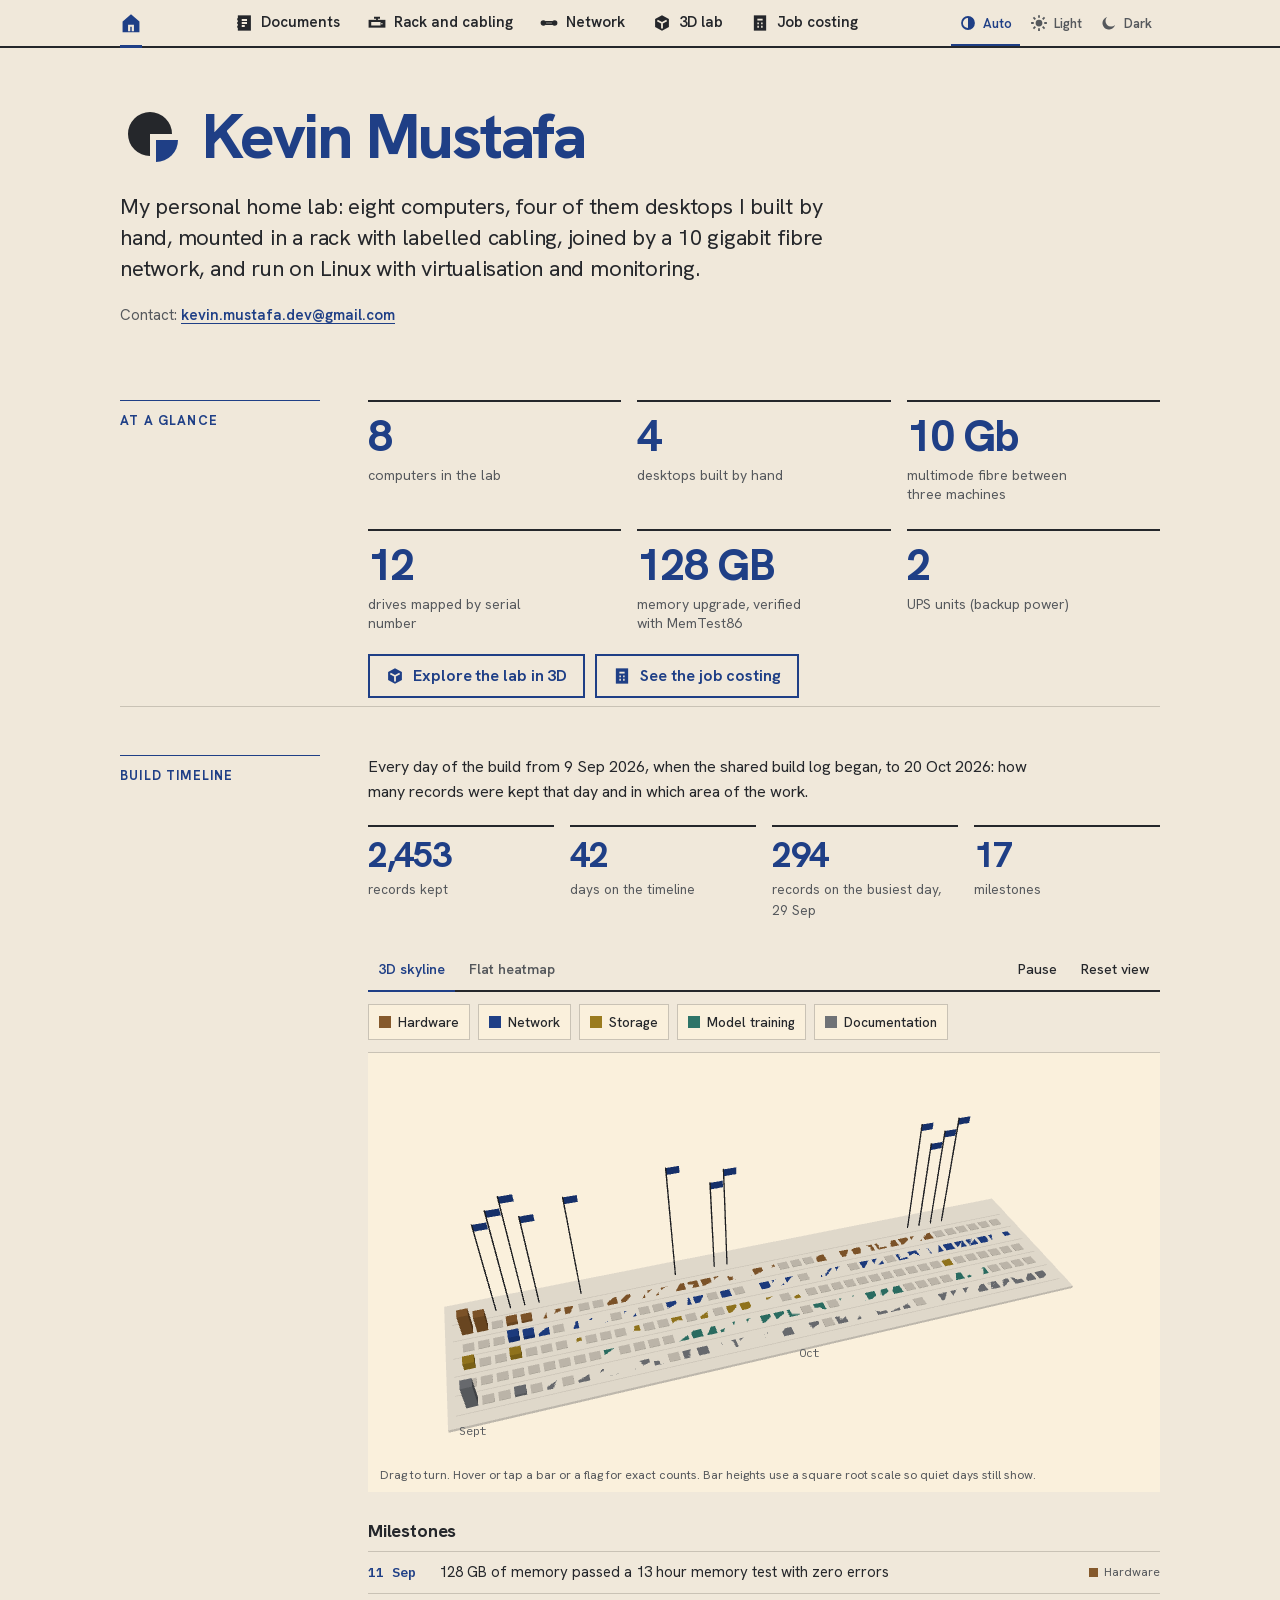
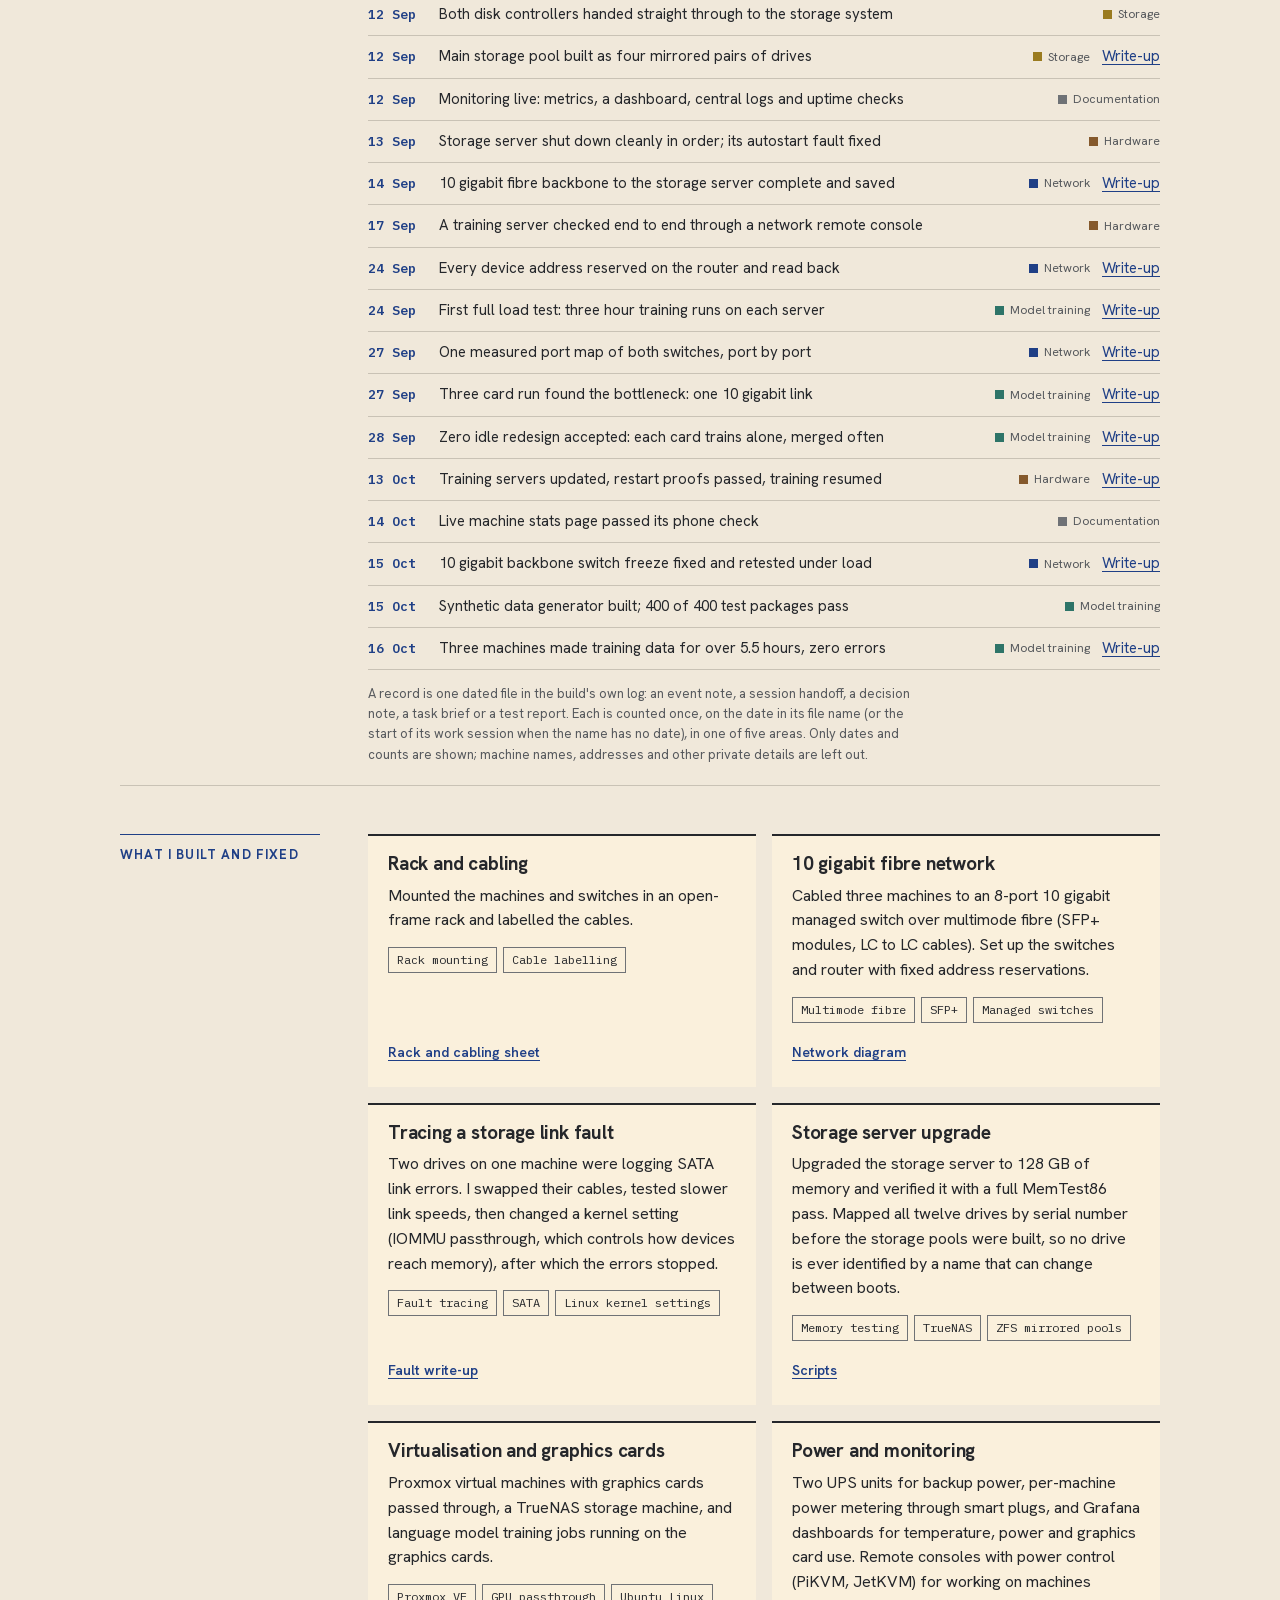
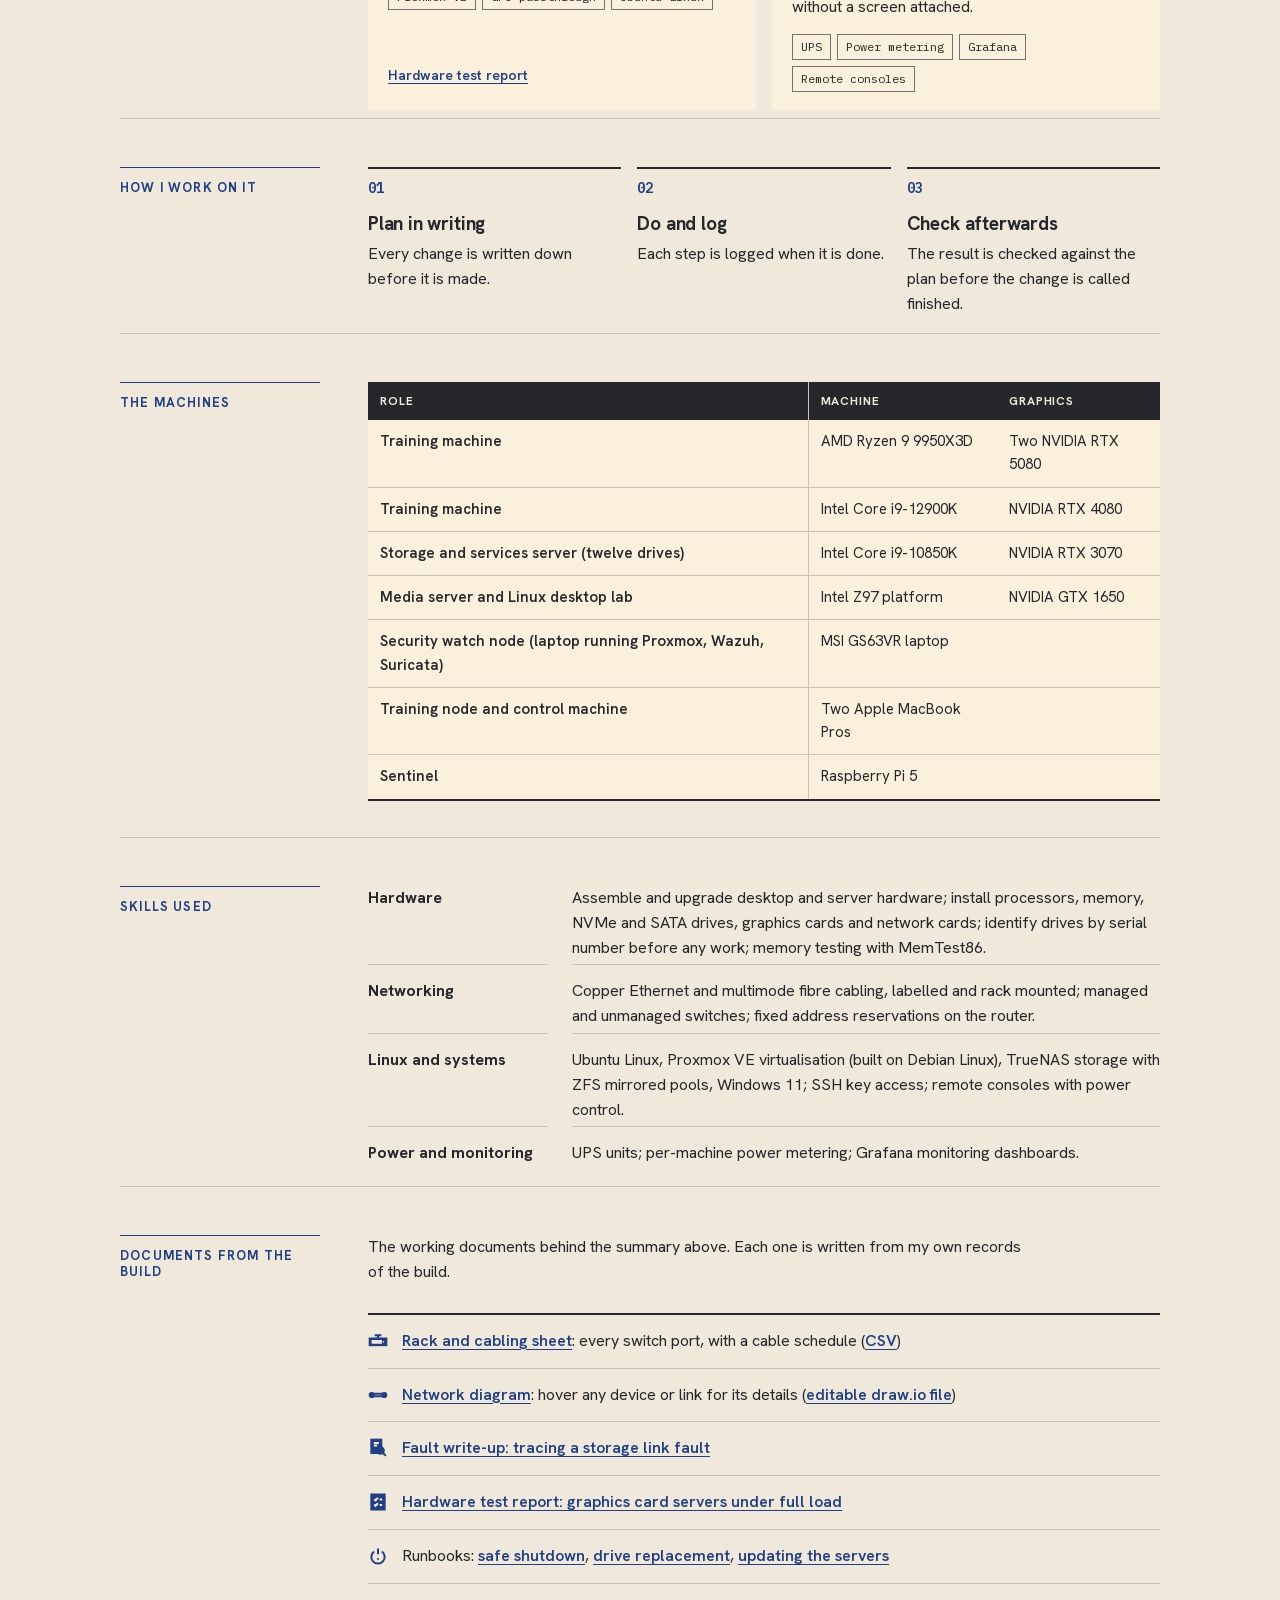
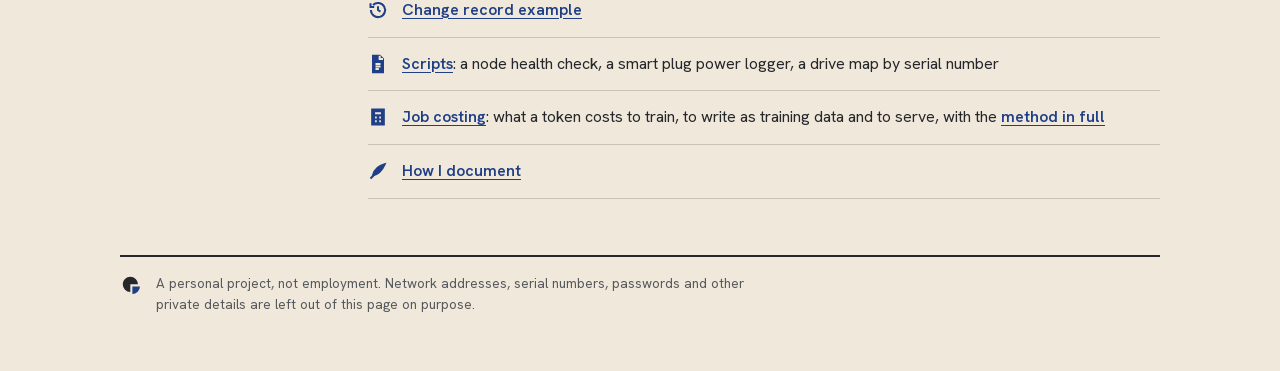
==== commit 0e4bbb93: "Job costing page; Build timeline refresh; top bar link" ====
--- a/index.html
+++ b/index.html
@@ -8,11 +8,11 @@
 <meta name="color-scheme" content="light dark">
 <link rel="icon" type="image/svg+xml" href="data:image/svg+xml,%3Csvg xmlns='http://www.w3.org/2000/svg' viewBox='0 0 64 64'%3E%3Cstyle%3E.f{fill:%2325272B}.q{fill:%231F3F86}%40media (prefers-color-scheme:dark){.f{fill:%23F1E9D8}.q{fill:%2386A6E2}}%3C/style%3E%3Cpath class='f' d='M30 30V52A22 22 0 1 1 52 30Z'/%3E%3Cpath class='q' d='M36 36H58A22 22 0 0 1 36 58Z'/%3E%3C/svg%3E">
 <script>try{var t=localStorage.getItem("theme");if(t==="light"||t==="dark")document.documentElement.setAttribute("data-theme",t)}catch(e){}</script>
-<link rel="stylesheet" href="assets/theme.css">
-<script src="assets/theme-toggle.js" defer></script>
+<link rel="stylesheet" href="assets/theme.css?v=20261020">
+<script src="assets/theme-toggle.js?v=20261020" defer></script>
 </head>
 <body>
-<nav class="topnav" aria-label="Site"><div class="in"><a class="home" aria-current="page" href="index.html" aria-label="Home" title="Home"><svg class="ic" viewBox="0 0 24 24" aria-hidden="true" focusable="false" stroke-linecap="butt" stroke-linejoin="miter"><defs><mask id="ic1-home-m" maskUnits="userSpaceOnUse" x="0" y="0" width="24" height="24"><rect width="24" height="24" fill="#FFFFFF"/><path d="M10 21v-6h4v6" fill="none" stroke="#000000" stroke-width="2.4"/></mask></defs><g mask="url(#ic1-home-m)"><path d="M4 11l8-7 8 7v10H4z" fill="currentColor" stroke="currentColor" stroke-width="2.4"/></g></svg><span>Home</span></a><a href="index.html#docs"><svg class="ic" viewBox="0 0 24 24" aria-hidden="true" focusable="false" stroke-linecap="butt" stroke-linejoin="miter"><defs><mask id="ic2-journal-m" maskUnits="userSpaceOnUse" x="0" y="0" width="24" height="24"><rect width="24" height="24" fill="#FFFFFF"/><path d="M9 8h7M9 12h7M9 16h4" fill="none" stroke="#000000" stroke-width="2.4"/></mask></defs><g mask="url(#ic2-journal-m)"><rect x="5" y="3" width="15" height="18" fill="currentColor" stroke="currentColor" stroke-width="2.4"/></g><path d="M5 7H3M5 12H3M5 17H3" fill="none" stroke="currentColor" stroke-width="2.4"/></svg><span>Documents</span></a><a href="rack-and-cabling.html"><svg class="ic" viewBox="0 0 24 24" aria-hidden="true" focusable="false" stroke-linecap="butt" stroke-linejoin="miter"><defs><mask id="ic3-switch-m" maskUnits="userSpaceOnUse" x="0" y="0" width="24" height="24"><rect width="24" height="24" fill="#FFFFFF"/><path d="M5.5 12h2v2h-2zM9.5 12h2v2h-2zM13.5 12h2v2h-2z" fill="none" stroke="#000000" stroke-width="2.4"/><circle cx="18.5" cy="13" r="1" fill="#000000"/></mask></defs><g mask="url(#ic3-switch-m)"><rect x="2" y="9" width="20" height="8" fill="currentColor" stroke="currentColor" stroke-width="2.4"/></g><path d="M12 9V5M8 5h8" fill="none" stroke="currentColor" stroke-width="2.4"/></svg><span>Rack and cabling</span></a><a href="network.html"><svg class="ic" viewBox="0 0 24 24" aria-hidden="true" focusable="false" stroke-linecap="butt" stroke-linejoin="miter"><circle cx="4.5" cy="12" r="2.5" fill="currentColor" stroke="currentColor" stroke-width="2.4"/><circle cx="19.5" cy="12" r="2.5" fill="currentColor" stroke="currentColor" stroke-width="2.4"/><path d="M7 10.5h10M7 13.5h10" fill="none" stroke="currentColor" stroke-width="2.4"/></svg><span>Network</span></a><a href="lab-3d.html"><svg class="ic" viewBox="0 0 24 24" aria-hidden="true" focusable="false" stroke-linecap="butt" stroke-linejoin="miter"><defs><mask id="icn-lab3d-m" maskUnits="userSpaceOnUse" x="0" y="0" width="24" height="24"><rect width="24" height="24" fill="#FFFFFF"/><path d="M5.8 8.6L12 12l6.2-3.4M12 12v7.4" fill="none" stroke="#000000" stroke-width="2.4"/></mask></defs><g mask="url(#icn-lab3d-m)"><path d="M12 3l8 4.5v9L12 21l-8-4.5v-9z" fill="currentColor" stroke="currentColor" stroke-width="2.4"/></g></svg><span>3D lab</span></a></div></nav>
+<nav class="topnav" aria-label="Site"><div class="in"><a class="home" aria-current="page" href="index.html" aria-label="Home" title="Home"><svg class="ic" viewBox="0 0 24 24" aria-hidden="true" focusable="false" stroke-linecap="butt" stroke-linejoin="miter"><defs><mask id="ic1-home-m" maskUnits="userSpaceOnUse" x="0" y="0" width="24" height="24"><rect width="24" height="24" fill="#FFFFFF"/><path d="M10 21v-6h4v6" fill="none" stroke="#000000" stroke-width="2.4"/></mask></defs><g mask="url(#ic1-home-m)"><path d="M4 11l8-7 8 7v10H4z" fill="currentColor" stroke="currentColor" stroke-width="2.4"/></g></svg><span>Home</span></a><a href="index.html#docs"><svg class="ic" viewBox="0 0 24 24" aria-hidden="true" focusable="false" stroke-linecap="butt" stroke-linejoin="miter"><defs><mask id="ic2-journal-m" maskUnits="userSpaceOnUse" x="0" y="0" width="24" height="24"><rect width="24" height="24" fill="#FFFFFF"/><path d="M9 8h7M9 12h7M9 16h4" fill="none" stroke="#000000" stroke-width="2.4"/></mask></defs><g mask="url(#ic2-journal-m)"><rect x="5" y="3" width="15" height="18" fill="currentColor" stroke="currentColor" stroke-width="2.4"/></g><path d="M5 7H3M5 12H3M5 17H3" fill="none" stroke="currentColor" stroke-width="2.4"/></svg><span>Documents</span></a><a href="rack-and-cabling.html"><svg class="ic" viewBox="0 0 24 24" aria-hidden="true" focusable="false" stroke-linecap="butt" stroke-linejoin="miter"><defs><mask id="ic3-switch-m" maskUnits="userSpaceOnUse" x="0" y="0" width="24" height="24"><rect width="24" height="24" fill="#FFFFFF"/><path d="M5.5 12h2v2h-2zM9.5 12h2v2h-2zM13.5 12h2v2h-2z" fill="none" stroke="#000000" stroke-width="2.4"/><circle cx="18.5" cy="13" r="1" fill="#000000"/></mask></defs><g mask="url(#ic3-switch-m)"><rect x="2" y="9" width="20" height="8" fill="currentColor" stroke="currentColor" stroke-width="2.4"/></g><path d="M12 9V5M8 5h8" fill="none" stroke="currentColor" stroke-width="2.4"/></svg><span>Rack and cabling</span></a><a href="network.html"><svg class="ic" viewBox="0 0 24 24" aria-hidden="true" focusable="false" stroke-linecap="butt" stroke-linejoin="miter"><circle cx="4.5" cy="12" r="2.5" fill="currentColor" stroke="currentColor" stroke-width="2.4"/><circle cx="19.5" cy="12" r="2.5" fill="currentColor" stroke="currentColor" stroke-width="2.4"/><path d="M7 10.5h10M7 13.5h10" fill="none" stroke="currentColor" stroke-width="2.4"/></svg><span>Network</span></a><a href="lab-3d.html"><svg class="ic" viewBox="0 0 24 24" aria-hidden="true" focusable="false" stroke-linecap="butt" stroke-linejoin="miter"><defs><mask id="icn-lab3d-m" maskUnits="userSpaceOnUse" x="0" y="0" width="24" height="24"><rect width="24" height="24" fill="#FFFFFF"/><path d="M5.8 8.6L12 12l6.2-3.4M12 12v7.4" fill="none" stroke="#000000" stroke-width="2.4"/></mask></defs><g mask="url(#icn-lab3d-m)"><path d="M12 3l8 4.5v9L12 21l-8-4.5v-9z" fill="currentColor" stroke="currentColor" stroke-width="2.4"/></g></svg><span>3D lab</span></a><a href="job-costing.html"><svg class="ic" viewBox="0 0 24 24" aria-hidden="true" focusable="false" stroke-linecap="butt" stroke-linejoin="miter"><defs><mask id="icn-jobcost-m" maskUnits="userSpaceOnUse" x="0" y="0" width="24" height="24"><rect width="24" height="24" fill="#FFFFFF"/><path d="M8.5 7.5h7" fill="none" stroke="#000000" stroke-width="2.4"/><path d="M8.5 12.5h2M13.5 12.5h2M8.5 17h2M13.5 17h2" fill="none" stroke="#000000" stroke-width="2.4"/></mask></defs><g mask="url(#icn-jobcost-m)"><rect x="5" y="3" width="14" height="18" fill="currentColor" stroke="currentColor" stroke-width="2.4"/></g></svg><span>Job costing</span></a></div></nav>
 <div class="wrap">
 
 <header>
@@ -31,17 +31,17 @@
     <div class="stat"><b>128 GB</b><span>memory upgrade, verified with MemTest86</span></div>
     <div class="stat"><b>2</b><span>UPS units (backup power)</span></div>
   </div>
-  <p class="cta-row"><a class="cta" href="lab-3d.html"><svg class="ic" viewBox="0 0 24 24" aria-hidden="true" focusable="false" stroke-linecap="butt" stroke-linejoin="miter"><defs><mask id="icn-lab3d-cta-m" maskUnits="userSpaceOnUse" x="0" y="0" width="24" height="24"><rect width="24" height="24" fill="#FFFFFF"/><path d="M5.8 8.6L12 12l6.2-3.4M12 12v7.4" fill="none" stroke="#000000" stroke-width="2.4"/></mask></defs><g mask="url(#icn-lab3d-cta-m)"><path d="M12 3l8 4.5v9L12 21l-8-4.5v-9z" fill="currentColor" stroke="currentColor" stroke-width="2.4"/></g></svg><span>Explore the lab in 3D</span></a></p>
+  <p class="cta-row" style="display:flex;flex-wrap:wrap;gap:10px"><a class="cta" href="lab-3d.html"><svg class="ic" viewBox="0 0 24 24" aria-hidden="true" focusable="false" stroke-linecap="butt" stroke-linejoin="miter"><defs><mask id="icn-lab3d-cta-m" maskUnits="userSpaceOnUse" x="0" y="0" width="24" height="24"><rect width="24" height="24" fill="#FFFFFF"/><path d="M5.8 8.6L12 12l6.2-3.4M12 12v7.4" fill="none" stroke="#000000" stroke-width="2.4"/></mask></defs><g mask="url(#icn-lab3d-cta-m)"><path d="M12 3l8 4.5v9L12 21l-8-4.5v-9z" fill="currentColor" stroke="currentColor" stroke-width="2.4"/></g></svg><span>Explore the lab in 3D</span></a><a class="cta" href="job-costing.html"><svg class="ic" viewBox="0 0 24 24" aria-hidden="true" focusable="false" stroke-linecap="butt" stroke-linejoin="miter"><defs><mask id="icn-jobcost-cta-m" maskUnits="userSpaceOnUse" x="0" y="0" width="24" height="24"><rect width="24" height="24" fill="#FFFFFF"/><path d="M8.5 7.5h7" fill="none" stroke="#000000" stroke-width="2.4"/><path d="M8.5 12.5h2M13.5 12.5h2M8.5 17h2M13.5 17h2" fill="none" stroke="#000000" stroke-width="2.4"/></mask></defs><g mask="url(#icn-jobcost-cta-m)"><rect x="5" y="3" width="14" height="18" fill="currentColor" stroke="currentColor" stroke-width="2.4"/></g></svg><span>See the job costing</span></a></p>
 </section>
 
 <section aria-labelledby="timeline" id="sky" class="sky">
   <h2 id="timeline">Build timeline</h2>
-  <p class="sky-lede">Every day of the build from 9 Sep 2026, when the shared build log began, to 19 Oct 2026: how many records were kept that day and in which area of the work.</p>
+  <p class="sky-lede">Every day of the build from 9 Sep 2026, when the shared build log began, to 20 Oct 2026: how many records were kept that day and in which area of the work.</p>
   <ul class="figs">
-    <li><b>2,445</b><span>records kept</span></li>
-    <li><b>41</b><span>days on the timeline</span></li>
+    <li><b>2,453</b><span>records kept</span></li>
+    <li><b>42</b><span>days on the timeline</span></li>
     <li><b>294</b><span>records on the busiest day, 29 Sep</span></li>
-    <li><b>14</b><span>milestones</span></li>
+    <li><b>17</b><span>milestones</span></li>
   </ul>
   <div class="sky-bar">
     <div class="sky-views" role="group" aria-label="View">
@@ -64,7 +64,7 @@
     <p class="sky-hint">Drag to turn. Hover or tap a bar or a flag for exact counts. Bar heights use a square root scale so quiet days still show.</p>
   </div>
   <div class="sky-flat" id="sky-flat">
-    <table class="sky-hm"><caption class="vh">Records kept per day by area, 9 Sep 2026 to 19 Oct 2026</caption><thead><tr><th scope="col"><span class="vh">Area</span></th><th colspan="22" scope="colgroup">Sep</th><th colspan="19" scope="colgroup">Oct</th></tr></thead><tbody><tr class="a-hardware"><th scope="row">Hardware <small>502</small></th><td style="--v:45%" title="9 Sep: 19 hardware records"><span class="vh">9 Sep: 19 hardware records</span></td><td style="--v:43%" title="10 Sep: 16 hardware records"><span class="vh">10 Sep: 16 hardware records</span></td><td style="--v:0%" title="11 Sep: 0 hardware records"><span class="vh">11 Sep: 0 hardware records</span></td><td style="--v:27%" title="12 Sep: 2 hardware records"><span class="vh">12 Sep: 2 hardware records</span></td><td style="--v:30%" title="13 Sep: 4 hardware records"><span class="vh">13 Sep: 4 hardware records</span></td><td style="--v:24%" title="14 Sep: 1 hardware record"><span class="vh">14 Sep: 1 hardware record</span></td><td style="--v:24%" title="15 Sep: 1 hardware record"><span class="vh">15 Sep: 1 hardware record</span></td><td style="--v:27%" title="16 Sep: 2 hardware records"><span class="vh">16 Sep: 2 hardware records</span></td><td style="--v:0%" title="17 Sep: 0 hardware records"><span class="vh">17 Sep: 0 hardware records</span></td><td style="--v:0%" title="18 Sep: 0 hardware records"><span class="vh">18 Sep: 0 hardware records</span></td><td style="--v:24%" title="19 Sep: 1 hardware record"><span class="vh">19 Sep: 1 hardware record</span></td><td style="--v:40%" title="20 Sep: 13 hardware records"><span class="vh">20 Sep: 13 hardware records</span></td><td style="--v:50%" title="21 Sep: 26 hardware records"><span class="vh">21 Sep: 26 hardware records</span></td><td style="--v:29%" title="22 Sep: 3 hardware records"><span class="vh">22 Sep: 3 hardware records</span></td><td style="--v:51%" title="23 Sep: 28 hardware records"><span class="vh">23 Sep: 28 hardware records</span></td><td style="--v:56%" title="24 Sep: 37 hardware records"><span class="vh">24 Sep: 37 hardware records</span></td><td style="--v:40%" title="25 Sep: 13 hardware records"><span class="vh">25 Sep: 13 hardware records</span></td><td style="--v:32%" title="26 Sep: 5 hardware records"><span class="vh">26 Sep: 5 hardware records</span></td><td style="--v:44%" title="27 Sep: 18 hardware records"><span class="vh">27 Sep: 18 hardware records</span></td><td style="--v:53%" title="28 Sep: 32 hardware records"><span class="vh">28 Sep: 32 hardware records</span></td><td style="--v:60%" title="29 Sep: 46 hardware records"><span class="vh">29 Sep: 46 hardware records</span></td><td style="--v:46%" title="30 Sep: 21 hardware records"><span class="vh">30 Sep: 21 hardware records</span></td><td style="--v:24%" title="1 Oct: 1 hardware record"><span class="vh">1 Oct: 1 hardware record</span></td><td style="--v:0%" title="2 Oct: 0 hardware records"><span class="vh">2 Oct: 0 hardware records</span></td><td style="--v:0%" title="3 Oct: 0 hardware records"><span class="vh">3 Oct: 0 hardware records</span></td><td style="--v:0%" title="4 Oct: 0 hardware records"><span class="vh">4 Oct: 0 hardware records</span></td><td style="--v:46%" title="5 Oct: 20 hardware records"><span class="vh">5 Oct: 20 hardware records</span></td><td style="--v:57%" title="6 Oct: 39 hardware records"><span class="vh">6 Oct: 39 hardware records</span></td><td style="--v:29%" title="7 Oct: 3 hardware records"><span class="vh">7 Oct: 3 hardware records</span></td><td style="--v:36%" title="8 Oct: 8 hardware records"><span class="vh">8 Oct: 8 hardware records</span></td><td style="--v:48%" title="9 Oct: 23 hardware records"><span class="vh">9 Oct: 23 hardware records</span></td><td style="--v:24%" title="10 Oct: 1 hardware record"><span class="vh">10 Oct: 1 hardware record</span></td><td style="--v:54%" title="11 Oct: 33 hardware records"><span class="vh">11 Oct: 33 hardware records</span></td><td style="--v:50%" title="12 Oct: 26 hardware records"><span class="vh">12 Oct: 26 hardware records</span></td><td style="--v:64%" title="13 Oct: 54 hardware records"><span class="vh">13 Oct: 54 hardware records</span></td><td style="--v:33%" title="14 Oct: 6 hardware records"><span class="vh">14 Oct: 6 hardware records</span></td><td style="--v:0%" title="15 Oct: 0 hardware records"><span class="vh">15 Oct: 0 hardware records</span></td><td style="--v:0%" title="16 Oct: 0 hardware records"><span class="vh">16 Oct: 0 hardware records</span></td><td style="--v:0%" title="17 Oct: 0 hardware records"><span class="vh">17 Oct: 0 hardware records</span></td><td style="--v:0%" title="18 Oct: 0 hardware records"><span class="vh">18 Oct: 0 hardware records</span></td><td style="--v:0%" title="19 Oct: 0 hardware records"><span class="vh">19 Oct: 0 hardware records</span></td></tr><tr class="a-network"><th scope="row">Network <small>674</small></th><td style="--v:0%" title="9 Sep: 0 network records"><span class="vh">9 Sep: 0 network records</span></td><td style="--v:0%" title="10 Sep: 0 network records"><span class="vh">10 Sep: 0 network records</span></td><td style="--v:0%" title="11 Sep: 0 network records"><span class="vh">11 Sep: 0 network records</span></td><td style="--v:33%" title="12 Sep: 6 network records"><span class="vh">12 Sep: 6 network records</span></td><td style="--v:37%" title="13 Sep: 9 network records"><span class="vh">13 Sep: 9 network records</span></td><td style="--v:39%" title="14 Sep: 11 network records"><span class="vh">14 Sep: 11 network records</span></td><td style="--v:0%" title="15 Sep: 0 network records"><span class="vh">15 Sep: 0 network records</span></td><td style="--v:24%" title="16 Sep: 1 network record"><span class="vh">16 Sep: 1 network record</span></td><td style="--v:24%" title="17 Sep: 1 network record"><span class="vh">17 Sep: 1 network record</span></td><td style="--v:30%" title="18 Sep: 4 network records"><span class="vh">18 Sep: 4 network records</span></td><td style="--v:0%" title="19 Sep: 0 network records"><span class="vh">19 Sep: 0 network records</span></td><td style="--v:24%" title="20 Sep: 1 network record"><span class="vh">20 Sep: 1 network record</span></td><td style="--v:0%" title="21 Sep: 0 network records"><span class="vh">21 Sep: 0 network records</span></td><td style="--v:0%" title="22 Sep: 0 network records"><span class="vh">22 Sep: 0 network records</span></td><td style="--v:24%" title="23 Sep: 1 network record"><span class="vh">23 Sep: 1 network record</span></td><td style="--v:40%" title="24 Sep: 13 network records"><span class="vh">24 Sep: 13 network records</span></td><td style="--v:24%" title="25 Sep: 1 network record"><span class="vh">25 Sep: 1 network record</span></td><td style="--v:0%" title="26 Sep: 0 network records"><span class="vh">26 Sep: 0 network records</span></td><td style="--v:36%" title="27 Sep: 8 network records"><span class="vh">27 Sep: 8 network records</span></td><td style="--v:0%" title="28 Sep: 0 network records"><span class="vh">28 Sep: 0 network records</span></td><td style="--v:56%" title="29 Sep: 37 network records"><span class="vh">29 Sep: 37 network records</span></td><td style="--v:53%" title="30 Sep: 31 network records"><span class="vh">30 Sep: 31 network records</span></td><td style="--v:77%" title="1 Oct: 92 network records"><span class="vh">1 Oct: 92 network records</span></td><td style="--v:29%" title="2 Oct: 3 network records"><span class="vh">2 Oct: 3 network records</span></td><td style="--v:0%" title="3 Oct: 0 network records"><span class="vh">3 Oct: 0 network records</span></td><td style="--v:27%" title="4 Oct: 2 network records"><span class="vh">4 Oct: 2 network records</span></td><td style="--v:63%" title="5 Oct: 53 network records"><span class="vh">5 Oct: 53 network records</span></td><td style="--v:54%" title="6 Oct: 34 network records"><span class="vh">6 Oct: 34 network records</span></td><td style="--v:0%" title="7 Oct: 0 network records"><span class="vh">7 Oct: 0 network records</span></td><td style="--v:36%" title="8 Oct: 8 network records"><span class="vh">8 Oct: 8 network records</span></td><td style="--v:58%" title="9 Oct: 42 network records"><span class="vh">9 Oct: 42 network records</span></td><td style="--v:0%" title="10 Oct: 0 network records"><span class="vh">10 Oct: 0 network records</span></td><td style="--v:45%" title="11 Oct: 19 network records"><span class="vh">11 Oct: 19 network records</span></td><td style="--v:40%" title="12 Oct: 13 network records"><span class="vh">12 Oct: 13 network records</span></td><td style="--v:73%" title="13 Oct: 80 network records"><span class="vh">13 Oct: 80 network records</span></td><td style="--v:72%" title="14 Oct: 77 network records"><span class="vh">14 Oct: 77 network records</span></td><td style="--v:68%" title="15 Oct: 64 network records"><span class="vh">15 Oct: 64 network records</span></td><td style="--v:37%" title="16 Oct: 9 network records"><span class="vh">16 Oct: 9 network records</span></td><td style="--v:27%" title="17 Oct: 2 network records"><span class="vh">17 Oct: 2 network records</span></td><td style="--v:56%" title="18 Oct: 38 network records"><span class="vh">18 Oct: 38 network records</span></td><td style="--v:41%" title="19 Oct: 14 network records"><span class="vh">19 Oct: 14 network records</span></td></tr><tr class="a-storage"><th scope="row">Storage <small>51</small></th><td style="--v:27%" title="9 Sep: 2 storage records"><span class="vh">9 Sep: 2 storage records</span></td><td style="--v:0%" title="10 Sep: 0 storage records"><span class="vh">10 Sep: 0 storage records</span></td><td style="--v:0%" title="11 Sep: 0 storage records"><span class="vh">11 Sep: 0 storage records</span></td><td style="--v:32%" title="12 Sep: 5 storage records"><span class="vh">12 Sep: 5 storage records</span></td><td style="--v:0%" title="13 Sep: 0 storage records"><span class="vh">13 Sep: 0 storage records</span></td><td style="--v:0%" title="14 Sep: 0 storage records"><span class="vh">14 Sep: 0 storage records</span></td><td style="--v:0%" title="15 Sep: 0 storage records"><span class="vh">15 Sep: 0 storage records</span></td><td style="--v:27%" title="16 Sep: 2 storage records"><span class="vh">16 Sep: 2 storage records</span></td><td style="--v:0%" title="17 Sep: 0 storage records"><span class="vh">17 Sep: 0 storage records</span></td><td style="--v:0%" title="18 Sep: 0 storage records"><span class="vh">18 Sep: 0 storage records</span></td><td style="--v:0%" title="19 Sep: 0 storage records"><span class="vh">19 Sep: 0 storage records</span></td><td style="--v:24%" title="20 Sep: 1 storage record"><span class="vh">20 Sep: 1 storage record</span></td><td style="--v:0%" title="21 Sep: 0 storage records"><span class="vh">21 Sep: 0 storage records</span></td><td style="--v:0%" title="22 Sep: 0 storage records"><span class="vh">22 Sep: 0 storage records</span></td><td style="--v:24%" title="23 Sep: 1 storage record"><span class="vh">23 Sep: 1 storage record</span></td><td style="--v:0%" title="24 Sep: 0 storage records"><span class="vh">24 Sep: 0 storage records</span></td><td style="--v:24%" title="25 Sep: 1 storage record"><span class="vh">25 Sep: 1 storage record</span></td><td style="--v:0%" title="26 Sep: 0 storage records"><span class="vh">26 Sep: 0 storage records</span></td><td style="--v:42%" title="27 Sep: 15 storage records"><span class="vh">27 Sep: 15 storage records</span></td><td style="--v:45%" title="28 Sep: 19 storage records"><span class="vh">28 Sep: 19 storage records</span></td><td style="--v:24%" title="29 Sep: 1 storage record"><span class="vh">29 Sep: 1 storage record</span></td><td style="--v:24%" title="30 Sep: 1 storage record"><span class="vh">30 Sep: 1 storage record</span></td><td style="--v:0%" title="1 Oct: 0 storage records"><span class="vh">1 Oct: 0 storage records</span></td><td style="--v:27%" title="2 Oct: 2 storage records"><span class="vh">2 Oct: 2 storage records</span></td><td style="--v:0%" title="3 Oct: 0 storage records"><span class="vh">3 Oct: 0 storage records</span></td><td style="--v:0%" title="4 Oct: 0 storage records"><span class="vh">4 Oct: 0 storage records</span></td><td style="--v:0%" title="5 Oct: 0 storage records"><span class="vh">5 Oct: 0 storage records</span></td><td style="--v:0%" title="6 Oct: 0 storage records"><span class="vh">6 Oct: 0 storage records</span></td><td style="--v:0%" title="7 Oct: 0 storage records"><span class="vh">7 Oct: 0 storage records</span></td><td style="--v:0%" title="8 Oct: 0 storage records"><span class="vh">8 Oct: 0 storage records</span></td><td style="--v:0%" title="9 Oct: 0 storage records"><span class="vh">9 Oct: 0 storage records</span></td><td style="--v:0%" title="10 Oct: 0 storage records"><span class="vh">10 Oct: 0 storage records</span></td><td style="--v:0%" title="11 Oct: 0 storage records"><span class="vh">11 Oct: 0 storage records</span></td><td style="--v:0%" title="12 Oct: 0 storage records"><span class="vh">12 Oct: 0 storage records</span></td><td style="--v:0%" title="13 Oct: 0 storage records"><span class="vh">13 Oct: 0 storage records</span></td><td style="--v:24%" title="14 Oct: 1 storage record"><span class="vh">14 Oct: 1 storage record</span></td><td style="--v:0%" title="15 Oct: 0 storage records"><span class="vh">15 Oct: 0 storage records</span></td><td style="--v:0%" title="16 Oct: 0 storage records"><span class="vh">16 Oct: 0 storage records</span></td><td style="--v:0%" title="17 Oct: 0 storage records"><span class="vh">17 Oct: 0 storage records</span></td><td style="--v:0%" title="18 Oct: 0 storage records"><span class="vh">18 Oct: 0 storage records</span></td><td style="--v:0%" title="19 Oct: 0 storage records"><span class="vh">19 Oct: 0 storage records</span></td></tr><tr class="a-training"><th scope="row">Model training <small>623</small></th><td style="--v:0%" title="9 Sep: 0 model training records"><span class="vh">9 Sep: 0 model training records</span></td><td style="--v:0%" title="10 Sep: 0 model training records"><span class="vh">10 Sep: 0 model training records</span></td><td style="--v:0%" title="11 Sep: 0 model training records"><span class="vh">11 Sep: 0 model training records</span></td><td style="--v:0%" title="12 Sep: 0 model training records"><span class="vh">12 Sep: 0 model training records</span></td><td style="--v:0%" title="13 Sep: 0 model training records"><span class="vh">13 Sep: 0 model training records</span></td><td style="--v:0%" title="14 Sep: 0 model training records"><span class="vh">14 Sep: 0 model training records</span></td><td style="--v:0%" title="15 Sep: 0 model training records"><span class="vh">15 Sep: 0 model training records</span></td><td style="--v:0%" title="16 Sep: 0 model training records"><span class="vh">16 Sep: 0 model training records</span></td><td style="--v:0%" title="17 Sep: 0 model training records"><span class="vh">17 Sep: 0 model training records</span></td><td style="--v:36%" title="18 Sep: 8 model training records"><span class="vh">18 Sep: 8 model training records</span></td><td style="--v:0%" title="19 Sep: 0 model training records"><span class="vh">19 Sep: 0 model training records</span></td><td style="--v:0%" title="20 Sep: 0 model training records"><span class="vh">20 Sep: 0 model training records</span></td><td style="--v:0%" title="21 Sep: 0 model training records"><span class="vh">21 Sep: 0 model training records</span></td><td style="--v:0%" title="22 Sep: 0 model training records"><span class="vh">22 Sep: 0 model training records</span></td><td style="--v:39%" title="23 Sep: 12 model training records"><span class="vh">23 Sep: 12 model training records</span></td><td style="--v:64%" title="24 Sep: 54 model training records"><span class="vh">24 Sep: 54 model training records</span></td><td style="--v:29%" title="25 Sep: 3 model training records"><span class="vh">25 Sep: 3 model training records</span></td><td style="--v:51%" title="26 Sep: 29 model training records"><span class="vh">26 Sep: 29 model training records</span></td><td style="--v:77%" title="27 Sep: 91 model training records"><span class="vh">27 Sep: 91 model training records</span></td><td style="--v:54%" title="28 Sep: 33 model training records"><span class="vh">28 Sep: 33 model training records</span></td><td style="--v:100%" title="29 Sep: 175 model training records"><span class="vh">29 Sep: 175 model training records</span></td><td style="--v:32%" title="30 Sep: 5 model training records"><span class="vh">30 Sep: 5 model training records</span></td><td style="--v:27%" title="1 Oct: 2 model training records"><span class="vh">1 Oct: 2 model training records</span></td><td style="--v:0%" title="2 Oct: 0 model training records"><span class="vh">2 Oct: 0 model training records</span></td><td style="--v:37%" title="3 Oct: 9 model training records"><span class="vh">3 Oct: 9 model training records</span></td><td style="--v:0%" title="4 Oct: 0 model training records"><span class="vh">4 Oct: 0 model training records</span></td><td style="--v:24%" title="5 Oct: 1 model training record"><span class="vh">5 Oct: 1 model training record</span></td><td style="--v:46%" title="6 Oct: 21 model training records"><span class="vh">6 Oct: 21 model training records</span></td><td style="--v:36%" title="7 Oct: 8 model training records"><span class="vh">7 Oct: 8 model training records</span></td><td style="--v:45%" title="8 Oct: 19 model training records"><span class="vh">8 Oct: 19 model training records</span></td><td style="--v:45%" title="9 Oct: 19 model training records"><span class="vh">9 Oct: 19 model training records</span></td><td style="--v:0%" title="10 Oct: 0 model training records"><span class="vh">10 Oct: 0 model training records</span></td><td style="--v:0%" title="11 Oct: 0 model training records"><span class="vh">11 Oct: 0 model training records</span></td><td style="--v:0%" title="12 Oct: 0 model training records"><span class="vh">12 Oct: 0 model training records</span></td><td style="--v:0%" title="13 Oct: 0 model training records"><span class="vh">13 Oct: 0 model training records</span></td><td style="--v:63%" title="14 Oct: 53 model training records"><span class="vh">14 Oct: 53 model training records</span></td><td style="--v:70%" title="15 Oct: 70 model training records"><span class="vh">15 Oct: 70 model training records</span></td><td style="--v:39%" title="16 Oct: 11 model training records"><span class="vh">16 Oct: 11 model training records</span></td><td style="--v:0%" title="17 Oct: 0 model training records"><span class="vh">17 Oct: 0 model training records</span></td><td style="--v:0%" title="18 Oct: 0 model training records"><span class="vh">18 Oct: 0 model training records</span></td><td style="--v:0%" title="19 Oct: 0 model training records"><span class="vh">19 Oct: 0 model training records</span></td></tr><tr class="a-documentation"><th scope="row">Documentation <small>595</small></th><td style="--v:46%" title="9 Sep: 21 documentation records"><span class="vh">9 Sep: 21 documentation records</span></td><td style="--v:0%" title="10 Sep: 0 documentation records"><span class="vh">10 Sep: 0 documentation records</span></td><td style="--v:0%" title="11 Sep: 0 documentation records"><span class="vh">11 Sep: 0 documentation records</span></td><td style="--v:24%" title="12 Sep: 1 documentation record"><span class="vh">12 Sep: 1 documentation record</span></td><td style="--v:0%" title="13 Sep: 0 documentation records"><span class="vh">13 Sep: 0 documentation records</span></td><td style="--v:24%" title="14 Sep: 1 documentation record"><span class="vh">14 Sep: 1 documentation record</span></td><td style="--v:0%" title="15 Sep: 0 documentation records"><span class="vh">15 Sep: 0 documentation records</span></td><td style="--v:24%" title="16 Sep: 1 documentation record"><span class="vh">16 Sep: 1 documentation record</span></td><td style="--v:24%" title="17 Sep: 1 documentation record"><span class="vh">17 Sep: 1 documentation record</span></td><td style="--v:27%" title="18 Sep: 2 documentation records"><span class="vh">18 Sep: 2 documentation records</span></td><td style="--v:24%" title="19 Sep: 1 documentation record"><span class="vh">19 Sep: 1 documentation record</span></td><td style="--v:33%" title="20 Sep: 6 documentation records"><span class="vh">20 Sep: 6 documentation records</span></td><td style="--v:24%" title="21 Sep: 1 documentation record"><span class="vh">21 Sep: 1 documentation record</span></td><td style="--v:0%" title="22 Sep: 0 documentation records"><span class="vh">22 Sep: 0 documentation records</span></td><td style="--v:46%" title="23 Sep: 20 documentation records"><span class="vh">23 Sep: 20 documentation records</span></td><td style="--v:46%" title="24 Sep: 20 documentation records"><span class="vh">24 Sep: 20 documentation records</span></td><td style="--v:36%" title="25 Sep: 8 documentation records"><span class="vh">25 Sep: 8 documentation records</span></td><td style="--v:37%" title="26 Sep: 9 documentation records"><span class="vh">26 Sep: 9 documentation records</span></td><td style="--v:48%" title="27 Sep: 24 documentation records"><span class="vh">27 Sep: 24 documentation records</span></td><td style="--v:41%" title="28 Sep: 14 documentation records"><span class="vh">28 Sep: 14 documentation records</span></td><td style="--v:55%" title="29 Sep: 35 documentation records"><span class="vh">29 Sep: 35 documentation records</span></td><td style="--v:64%" title="30 Sep: 56 documentation records"><span class="vh">30 Sep: 56 documentation records</span></td><td style="--v:45%" title="1 Oct: 19 documentation records"><span class="vh">1 Oct: 19 documentation records</span></td><td style="--v:24%" title="2 Oct: 1 documentation record"><span class="vh">2 Oct: 1 documentation record</span></td><td style="--v:0%" title="3 Oct: 0 documentation records"><span class="vh">3 Oct: 0 documentation records</span></td><td style="--v:29%" title="4 Oct: 3 documentation records"><span class="vh">4 Oct: 3 documentation records</span></td><td style="--v:33%" title="5 Oct: 6 documentation records"><span class="vh">5 Oct: 6 documentation records</span></td><td style="--v:55%" title="6 Oct: 35 documentation records"><span class="vh">6 Oct: 35 documentation records</span></td><td style="--v:41%" title="7 Oct: 14 documentation records"><span class="vh">7 Oct: 14 documentation records</span></td><td style="--v:39%" title="8 Oct: 12 documentation records"><span class="vh">8 Oct: 12 documentation records</span></td><td style="--v:51%" title="9 Oct: 29 documentation records"><span class="vh">9 Oct: 29 documentation records</span></td><td style="--v:0%" title="10 Oct: 0 documentation records"><span class="vh">10 Oct: 0 documentation records</span></td><td style="--v:32%" title="11 Oct: 5 documentation records"><span class="vh">11 Oct: 5 documentation records</span></td><td style="--v:34%" title="12 Oct: 7 documentation records"><span class="vh">12 Oct: 7 documentation records</span></td><td style="--v:59%" title="13 Oct: 44 documentation records"><span class="vh">13 Oct: 44 documentation records</span></td><td style="--v:68%" title="14 Oct: 66 documentation records"><span class="vh">14 Oct: 66 documentation records</span></td><td style="--v:61%" title="15 Oct: 49 documentation records"><span class="vh">15 Oct: 49 documentation records</span></td><td style="--v:47%" title="16 Oct: 22 documentation records"><span class="vh">16 Oct: 22 documentation records</span></td><td style="--v:34%" title="17 Oct: 7 documentation records"><span class="vh">17 Oct: 7 documentation records</span></td><td style="--v:59%" title="18 Oct: 44 documentation records"><span class="vh">18 Oct: 44 documentation records</span></td><td style="--v:39%" title="19 Oct: 11 documentation records"><span class="vh">19 Oct: 11 documentation records</span></td></tr></tbody></table>
+    <table class="sky-hm"><caption class="vh">Records kept per day by area, 9 Sep 2026 to 20 Oct 2026</caption><thead><tr><th scope="col"><span class="vh">Area</span></th><th colspan="22" scope="colgroup">Sep</th><th colspan="20" scope="colgroup">Oct</th></tr></thead><tbody><tr class="a-hardware"><th scope="row">Hardware <small>502</small></th><td style="--v:45%" title="9 Sep: 19 hardware records"><span class="vh">9 Sep: 19 hardware records</span></td><td style="--v:43%" title="10 Sep: 16 hardware records"><span class="vh">10 Sep: 16 hardware records</span></td><td style="--v:0%" title="11 Sep: 0 hardware records"><span class="vh">11 Sep: 0 hardware records</span></td><td style="--v:27%" title="12 Sep: 2 hardware records"><span class="vh">12 Sep: 2 hardware records</span></td><td style="--v:30%" title="13 Sep: 4 hardware records"><span class="vh">13 Sep: 4 hardware records</span></td><td style="--v:24%" title="14 Sep: 1 hardware record"><span class="vh">14 Sep: 1 hardware record</span></td><td style="--v:24%" title="15 Sep: 1 hardware record"><span class="vh">15 Sep: 1 hardware record</span></td><td style="--v:27%" title="16 Sep: 2 hardware records"><span class="vh">16 Sep: 2 hardware records</span></td><td style="--v:0%" title="17 Sep: 0 hardware records"><span class="vh">17 Sep: 0 hardware records</span></td><td style="--v:0%" title="18 Sep: 0 hardware records"><span class="vh">18 Sep: 0 hardware records</span></td><td style="--v:24%" title="19 Sep: 1 hardware record"><span class="vh">19 Sep: 1 hardware record</span></td><td style="--v:40%" title="20 Sep: 13 hardware records"><span class="vh">20 Sep: 13 hardware records</span></td><td style="--v:50%" title="21 Sep: 26 hardware records"><span class="vh">21 Sep: 26 hardware records</span></td><td style="--v:29%" title="22 Sep: 3 hardware records"><span class="vh">22 Sep: 3 hardware records</span></td><td style="--v:51%" title="23 Sep: 28 hardware records"><span class="vh">23 Sep: 28 hardware records</span></td><td style="--v:56%" title="24 Sep: 37 hardware records"><span class="vh">24 Sep: 37 hardware records</span></td><td style="--v:40%" title="25 Sep: 13 hardware records"><span class="vh">25 Sep: 13 hardware records</span></td><td style="--v:32%" title="26 Sep: 5 hardware records"><span class="vh">26 Sep: 5 hardware records</span></td><td style="--v:44%" title="27 Sep: 18 hardware records"><span class="vh">27 Sep: 18 hardware records</span></td><td style="--v:53%" title="28 Sep: 32 hardware records"><span class="vh">28 Sep: 32 hardware records</span></td><td style="--v:60%" title="29 Sep: 46 hardware records"><span class="vh">29 Sep: 46 hardware records</span></td><td style="--v:46%" title="30 Sep: 21 hardware records"><span class="vh">30 Sep: 21 hardware records</span></td><td style="--v:24%" title="1 Oct: 1 hardware record"><span class="vh">1 Oct: 1 hardware record</span></td><td style="--v:0%" title="2 Oct: 0 hardware records"><span class="vh">2 Oct: 0 hardware records</span></td><td style="--v:0%" title="3 Oct: 0 hardware records"><span class="vh">3 Oct: 0 hardware records</span></td><td style="--v:0%" title="4 Oct: 0 hardware records"><span class="vh">4 Oct: 0 hardware records</span></td><td style="--v:46%" title="5 Oct: 20 hardware records"><span class="vh">5 Oct: 20 hardware records</span></td><td style="--v:57%" title="6 Oct: 39 hardware records"><span class="vh">6 Oct: 39 hardware records</span></td><td style="--v:29%" title="7 Oct: 3 hardware records"><span class="vh">7 Oct: 3 hardware records</span></td><td style="--v:36%" title="8 Oct: 8 hardware records"><span class="vh">8 Oct: 8 hardware records</span></td><td style="--v:48%" title="9 Oct: 23 hardware records"><span class="vh">9 Oct: 23 hardware records</span></td><td style="--v:24%" title="10 Oct: 1 hardware record"><span class="vh">10 Oct: 1 hardware record</span></td><td style="--v:54%" title="11 Oct: 33 hardware records"><span class="vh">11 Oct: 33 hardware records</span></td><td style="--v:50%" title="12 Oct: 26 hardware records"><span class="vh">12 Oct: 26 hardware records</span></td><td style="--v:64%" title="13 Oct: 54 hardware records"><span class="vh">13 Oct: 54 hardware records</span></td><td style="--v:33%" title="14 Oct: 6 hardware records"><span class="vh">14 Oct: 6 hardware records</span></td><td style="--v:0%" title="15 Oct: 0 hardware records"><span class="vh">15 Oct: 0 hardware records</span></td><td style="--v:0%" title="16 Oct: 0 hardware records"><span class="vh">16 Oct: 0 hardware records</span></td><td style="--v:0%" title="17 Oct: 0 hardware records"><span class="vh">17 Oct: 0 hardware records</span></td><td style="--v:0%" title="18 Oct: 0 hardware records"><span class="vh">18 Oct: 0 hardware records</span></td><td style="--v:0%" title="19 Oct: 0 hardware records"><span class="vh">19 Oct: 0 hardware records</span></td><td style="--v:0%" title="20 Oct: 0 hardware records"><span class="vh">20 Oct: 0 hardware records</span></td></tr><tr class="a-network"><th scope="row">Network <small>679</small></th><td style="--v:0%" title="9 Sep: 0 network records"><span class="vh">9 Sep: 0 network records</span></td><td style="--v:0%" title="10 Sep: 0 network records"><span class="vh">10 Sep: 0 network records</span></td><td style="--v:0%" title="11 Sep: 0 network records"><span class="vh">11 Sep: 0 network records</span></td><td style="--v:33%" title="12 Sep: 6 network records"><span class="vh">12 Sep: 6 network records</span></td><td style="--v:37%" title="13 Sep: 9 network records"><span class="vh">13 Sep: 9 network records</span></td><td style="--v:39%" title="14 Sep: 11 network records"><span class="vh">14 Sep: 11 network records</span></td><td style="--v:0%" title="15 Sep: 0 network records"><span class="vh">15 Sep: 0 network records</span></td><td style="--v:24%" title="16 Sep: 1 network record"><span class="vh">16 Sep: 1 network record</span></td><td style="--v:24%" title="17 Sep: 1 network record"><span class="vh">17 Sep: 1 network record</span></td><td style="--v:30%" title="18 Sep: 4 network records"><span class="vh">18 Sep: 4 network records</span></td><td style="--v:0%" title="19 Sep: 0 network records"><span class="vh">19 Sep: 0 network records</span></td><td style="--v:24%" title="20 Sep: 1 network record"><span class="vh">20 Sep: 1 network record</span></td><td style="--v:0%" title="21 Sep: 0 network records"><span class="vh">21 Sep: 0 network records</span></td><td style="--v:0%" title="22 Sep: 0 network records"><span class="vh">22 Sep: 0 network records</span></td><td style="--v:24%" title="23 Sep: 1 network record"><span class="vh">23 Sep: 1 network record</span></td><td style="--v:40%" title="24 Sep: 13 network records"><span class="vh">24 Sep: 13 network records</span></td><td style="--v:24%" title="25 Sep: 1 network record"><span class="vh">25 Sep: 1 network record</span></td><td style="--v:0%" title="26 Sep: 0 network records"><span class="vh">26 Sep: 0 network records</span></td><td style="--v:36%" title="27 Sep: 8 network records"><span class="vh">27 Sep: 8 network records</span></td><td style="--v:0%" title="28 Sep: 0 network records"><span class="vh">28 Sep: 0 network records</span></td><td style="--v:56%" title="29 Sep: 37 network records"><span class="vh">29 Sep: 37 network records</span></td><td style="--v:53%" title="30 Sep: 31 network records"><span class="vh">30 Sep: 31 network records</span></td><td style="--v:77%" title="1 Oct: 92 network records"><span class="vh">1 Oct: 92 network records</span></td><td style="--v:29%" title="2 Oct: 3 network records"><span class="vh">2 Oct: 3 network records</span></td><td style="--v:0%" title="3 Oct: 0 network records"><span class="vh">3 Oct: 0 network records</span></td><td style="--v:27%" title="4 Oct: 2 network records"><span class="vh">4 Oct: 2 network records</span></td><td style="--v:63%" title="5 Oct: 53 network records"><span class="vh">5 Oct: 53 network records</span></td><td style="--v:54%" title="6 Oct: 34 network records"><span class="vh">6 Oct: 34 network records</span></td><td style="--v:0%" title="7 Oct: 0 network records"><span class="vh">7 Oct: 0 network records</span></td><td style="--v:36%" title="8 Oct: 8 network records"><span class="vh">8 Oct: 8 network records</span></td><td style="--v:58%" title="9 Oct: 42 network records"><span class="vh">9 Oct: 42 network records</span></td><td style="--v:0%" title="10 Oct: 0 network records"><span class="vh">10 Oct: 0 network records</span></td><td style="--v:45%" title="11 Oct: 19 network records"><span class="vh">11 Oct: 19 network records</span></td><td style="--v:40%" title="12 Oct: 13 network records"><span class="vh">12 Oct: 13 network records</span></td><td style="--v:73%" title="13 Oct: 80 network records"><span class="vh">13 Oct: 80 network records</span></td><td style="--v:72%" title="14 Oct: 77 network records"><span class="vh">14 Oct: 77 network records</span></td><td style="--v:68%" title="15 Oct: 64 network records"><span class="vh">15 Oct: 64 network records</span></td><td style="--v:37%" title="16 Oct: 9 network records"><span class="vh">16 Oct: 9 network records</span></td><td style="--v:27%" title="17 Oct: 2 network records"><span class="vh">17 Oct: 2 network records</span></td><td style="--v:56%" title="18 Oct: 38 network records"><span class="vh">18 Oct: 38 network records</span></td><td style="--v:42%" title="19 Oct: 15 network records"><span class="vh">19 Oct: 15 network records</span></td><td style="--v:30%" title="20 Oct: 4 network records"><span class="vh">20 Oct: 4 network records</span></td></tr><tr class="a-storage"><th scope="row">Storage <small>51</small></th><td style="--v:27%" title="9 Sep: 2 storage records"><span class="vh">9 Sep: 2 storage records</span></td><td style="--v:0%" title="10 Sep: 0 storage records"><span class="vh">10 Sep: 0 storage records</span></td><td style="--v:0%" title="11 Sep: 0 storage records"><span class="vh">11 Sep: 0 storage records</span></td><td style="--v:32%" title="12 Sep: 5 storage records"><span class="vh">12 Sep: 5 storage records</span></td><td style="--v:0%" title="13 Sep: 0 storage records"><span class="vh">13 Sep: 0 storage records</span></td><td style="--v:0%" title="14 Sep: 0 storage records"><span class="vh">14 Sep: 0 storage records</span></td><td style="--v:0%" title="15 Sep: 0 storage records"><span class="vh">15 Sep: 0 storage records</span></td><td style="--v:27%" title="16 Sep: 2 storage records"><span class="vh">16 Sep: 2 storage records</span></td><td style="--v:0%" title="17 Sep: 0 storage records"><span class="vh">17 Sep: 0 storage records</span></td><td style="--v:0%" title="18 Sep: 0 storage records"><span class="vh">18 Sep: 0 storage records</span></td><td style="--v:0%" title="19 Sep: 0 storage records"><span class="vh">19 Sep: 0 storage records</span></td><td style="--v:24%" title="20 Sep: 1 storage record"><span class="vh">20 Sep: 1 storage record</span></td><td style="--v:0%" title="21 Sep: 0 storage records"><span class="vh">21 Sep: 0 storage records</span></td><td style="--v:0%" title="22 Sep: 0 storage records"><span class="vh">22 Sep: 0 storage records</span></td><td style="--v:24%" title="23 Sep: 1 storage record"><span class="vh">23 Sep: 1 storage record</span></td><td style="--v:0%" title="24 Sep: 0 storage records"><span class="vh">24 Sep: 0 storage records</span></td><td style="--v:24%" title="25 Sep: 1 storage record"><span class="vh">25 Sep: 1 storage record</span></td><td style="--v:0%" title="26 Sep: 0 storage records"><span class="vh">26 Sep: 0 storage records</span></td><td style="--v:42%" title="27 Sep: 15 storage records"><span class="vh">27 Sep: 15 storage records</span></td><td style="--v:45%" title="28 Sep: 19 storage records"><span class="vh">28 Sep: 19 storage records</span></td><td style="--v:24%" title="29 Sep: 1 storage record"><span class="vh">29 Sep: 1 storage record</span></td><td style="--v:24%" title="30 Sep: 1 storage record"><span class="vh">30 Sep: 1 storage record</span></td><td style="--v:0%" title="1 Oct: 0 storage records"><span class="vh">1 Oct: 0 storage records</span></td><td style="--v:27%" title="2 Oct: 2 storage records"><span class="vh">2 Oct: 2 storage records</span></td><td style="--v:0%" title="3 Oct: 0 storage records"><span class="vh">3 Oct: 0 storage records</span></td><td style="--v:0%" title="4 Oct: 0 storage records"><span class="vh">4 Oct: 0 storage records</span></td><td style="--v:0%" title="5 Oct: 0 storage records"><span class="vh">5 Oct: 0 storage records</span></td><td style="--v:0%" title="6 Oct: 0 storage records"><span class="vh">6 Oct: 0 storage records</span></td><td style="--v:0%" title="7 Oct: 0 storage records"><span class="vh">7 Oct: 0 storage records</span></td><td style="--v:0%" title="8 Oct: 0 storage records"><span class="vh">8 Oct: 0 storage records</span></td><td style="--v:0%" title="9 Oct: 0 storage records"><span class="vh">9 Oct: 0 storage records</span></td><td style="--v:0%" title="10 Oct: 0 storage records"><span class="vh">10 Oct: 0 storage records</span></td><td style="--v:0%" title="11 Oct: 0 storage records"><span class="vh">11 Oct: 0 storage records</span></td><td style="--v:0%" title="12 Oct: 0 storage records"><span class="vh">12 Oct: 0 storage records</span></td><td style="--v:0%" title="13 Oct: 0 storage records"><span class="vh">13 Oct: 0 storage records</span></td><td style="--v:24%" title="14 Oct: 1 storage record"><span class="vh">14 Oct: 1 storage record</span></td><td style="--v:0%" title="15 Oct: 0 storage records"><span class="vh">15 Oct: 0 storage records</span></td><td style="--v:0%" title="16 Oct: 0 storage records"><span class="vh">16 Oct: 0 storage records</span></td><td style="--v:0%" title="17 Oct: 0 storage records"><span class="vh">17 Oct: 0 storage records</span></td><td style="--v:0%" title="18 Oct: 0 storage records"><span class="vh">18 Oct: 0 storage records</span></td><td style="--v:0%" title="19 Oct: 0 storage records"><span class="vh">19 Oct: 0 storage records</span></td><td style="--v:0%" title="20 Oct: 0 storage records"><span class="vh">20 Oct: 0 storage records</span></td></tr><tr class="a-training"><th scope="row">Model training <small>623</small></th><td style="--v:0%" title="9 Sep: 0 model training records"><span class="vh">9 Sep: 0 model training records</span></td><td style="--v:0%" title="10 Sep: 0 model training records"><span class="vh">10 Sep: 0 model training records</span></td><td style="--v:0%" title="11 Sep: 0 model training records"><span class="vh">11 Sep: 0 model training records</span></td><td style="--v:0%" title="12 Sep: 0 model training records"><span class="vh">12 Sep: 0 model training records</span></td><td style="--v:0%" title="13 Sep: 0 model training records"><span class="vh">13 Sep: 0 model training records</span></td><td style="--v:0%" title="14 Sep: 0 model training records"><span class="vh">14 Sep: 0 model training records</span></td><td style="--v:0%" title="15 Sep: 0 model training records"><span class="vh">15 Sep: 0 model training records</span></td><td style="--v:0%" title="16 Sep: 0 model training records"><span class="vh">16 Sep: 0 model training records</span></td><td style="--v:0%" title="17 Sep: 0 model training records"><span class="vh">17 Sep: 0 model training records</span></td><td style="--v:36%" title="18 Sep: 8 model training records"><span class="vh">18 Sep: 8 model training records</span></td><td style="--v:0%" title="19 Sep: 0 model training records"><span class="vh">19 Sep: 0 model training records</span></td><td style="--v:0%" title="20 Sep: 0 model training records"><span class="vh">20 Sep: 0 model training records</span></td><td style="--v:0%" title="21 Sep: 0 model training records"><span class="vh">21 Sep: 0 model training records</span></td><td style="--v:0%" title="22 Sep: 0 model training records"><span class="vh">22 Sep: 0 model training records</span></td><td style="--v:39%" title="23 Sep: 12 model training records"><span class="vh">23 Sep: 12 model training records</span></td><td style="--v:64%" title="24 Sep: 54 model training records"><span class="vh">24 Sep: 54 model training records</span></td><td style="--v:29%" title="25 Sep: 3 model training records"><span class="vh">25 Sep: 3 model training records</span></td><td style="--v:51%" title="26 Sep: 29 model training records"><span class="vh">26 Sep: 29 model training records</span></td><td style="--v:77%" title="27 Sep: 91 model training records"><span class="vh">27 Sep: 91 model training records</span></td><td style="--v:54%" title="28 Sep: 33 model training records"><span class="vh">28 Sep: 33 model training records</span></td><td style="--v:100%" title="29 Sep: 175 model training records"><span class="vh">29 Sep: 175 model training records</span></td><td style="--v:32%" title="30 Sep: 5 model training records"><span class="vh">30 Sep: 5 model training records</span></td><td style="--v:27%" title="1 Oct: 2 model training records"><span class="vh">1 Oct: 2 model training records</span></td><td style="--v:0%" title="2 Oct: 0 model training records"><span class="vh">2 Oct: 0 model training records</span></td><td style="--v:37%" title="3 Oct: 9 model training records"><span class="vh">3 Oct: 9 model training records</span></td><td style="--v:0%" title="4 Oct: 0 model training records"><span class="vh">4 Oct: 0 model training records</span></td><td style="--v:24%" title="5 Oct: 1 model training record"><span class="vh">5 Oct: 1 model training record</span></td><td style="--v:46%" title="6 Oct: 21 model training records"><span class="vh">6 Oct: 21 model training records</span></td><td style="--v:36%" title="7 Oct: 8 model training records"><span class="vh">7 Oct: 8 model training records</span></td><td style="--v:45%" title="8 Oct: 19 model training records"><span class="vh">8 Oct: 19 model training records</span></td><td style="--v:45%" title="9 Oct: 19 model training records"><span class="vh">9 Oct: 19 model training records</span></td><td style="--v:0%" title="10 Oct: 0 model training records"><span class="vh">10 Oct: 0 model training records</span></td><td style="--v:0%" title="11 Oct: 0 model training records"><span class="vh">11 Oct: 0 model training records</span></td><td style="--v:0%" title="12 Oct: 0 model training records"><span class="vh">12 Oct: 0 model training records</span></td><td style="--v:0%" title="13 Oct: 0 model training records"><span class="vh">13 Oct: 0 model training records</span></td><td style="--v:63%" title="14 Oct: 53 model training records"><span class="vh">14 Oct: 53 model training records</span></td><td style="--v:70%" title="15 Oct: 70 model training records"><span class="vh">15 Oct: 70 model training records</span></td><td style="--v:39%" title="16 Oct: 11 model training records"><span class="vh">16 Oct: 11 model training records</span></td><td style="--v:0%" title="17 Oct: 0 model training records"><span class="vh">17 Oct: 0 model training records</span></td><td style="--v:0%" title="18 Oct: 0 model training records"><span class="vh">18 Oct: 0 model training records</span></td><td style="--v:0%" title="19 Oct: 0 model training records"><span class="vh">19 Oct: 0 model training records</span></td><td style="--v:0%" title="20 Oct: 0 model training records"><span class="vh">20 Oct: 0 model training records</span></td></tr><tr class="a-documentation"><th scope="row">Documentation <small>598</small></th><td style="--v:46%" title="9 Sep: 21 documentation records"><span class="vh">9 Sep: 21 documentation records</span></td><td style="--v:0%" title="10 Sep: 0 documentation records"><span class="vh">10 Sep: 0 documentation records</span></td><td style="--v:0%" title="11 Sep: 0 documentation records"><span class="vh">11 Sep: 0 documentation records</span></td><td style="--v:24%" title="12 Sep: 1 documentation record"><span class="vh">12 Sep: 1 documentation record</span></td><td style="--v:0%" title="13 Sep: 0 documentation records"><span class="vh">13 Sep: 0 documentation records</span></td><td style="--v:24%" title="14 Sep: 1 documentation record"><span class="vh">14 Sep: 1 documentation record</span></td><td style="--v:0%" title="15 Sep: 0 documentation records"><span class="vh">15 Sep: 0 documentation records</span></td><td style="--v:24%" title="16 Sep: 1 documentation record"><span class="vh">16 Sep: 1 documentation record</span></td><td style="--v:24%" title="17 Sep: 1 documentation record"><span class="vh">17 Sep: 1 documentation record</span></td><td style="--v:27%" title="18 Sep: 2 documentation records"><span class="vh">18 Sep: 2 documentation records</span></td><td style="--v:24%" title="19 Sep: 1 documentation record"><span class="vh">19 Sep: 1 documentation record</span></td><td style="--v:33%" title="20 Sep: 6 documentation records"><span class="vh">20 Sep: 6 documentation records</span></td><td style="--v:24%" title="21 Sep: 1 documentation record"><span class="vh">21 Sep: 1 documentation record</span></td><td style="--v:0%" title="22 Sep: 0 documentation records"><span class="vh">22 Sep: 0 documentation records</span></td><td style="--v:46%" title="23 Sep: 20 documentation records"><span class="vh">23 Sep: 20 documentation records</span></td><td style="--v:46%" title="24 Sep: 20 documentation records"><span class="vh">24 Sep: 20 documentation records</span></td><td style="--v:36%" title="25 Sep: 8 documentation records"><span class="vh">25 Sep: 8 documentation records</span></td><td style="--v:37%" title="26 Sep: 9 documentation records"><span class="vh">26 Sep: 9 documentation records</span></td><td style="--v:48%" title="27 Sep: 24 documentation records"><span class="vh">27 Sep: 24 documentation records</span></td><td style="--v:41%" title="28 Sep: 14 documentation records"><span class="vh">28 Sep: 14 documentation records</span></td><td style="--v:55%" title="29 Sep: 35 documentation records"><span class="vh">29 Sep: 35 documentation records</span></td><td style="--v:64%" title="30 Sep: 56 documentation records"><span class="vh">30 Sep: 56 documentation records</span></td><td style="--v:45%" title="1 Oct: 19 documentation records"><span class="vh">1 Oct: 19 documentation records</span></td><td style="--v:24%" title="2 Oct: 1 documentation record"><span class="vh">2 Oct: 1 documentation record</span></td><td style="--v:0%" title="3 Oct: 0 documentation records"><span class="vh">3 Oct: 0 documentation records</span></td><td style="--v:29%" title="4 Oct: 3 documentation records"><span class="vh">4 Oct: 3 documentation records</span></td><td style="--v:33%" title="5 Oct: 6 documentation records"><span class="vh">5 Oct: 6 documentation records</span></td><td style="--v:55%" title="6 Oct: 35 documentation records"><span class="vh">6 Oct: 35 documentation records</span></td><td style="--v:41%" title="7 Oct: 14 documentation records"><span class="vh">7 Oct: 14 documentation records</span></td><td style="--v:39%" title="8 Oct: 12 documentation records"><span class="vh">8 Oct: 12 documentation records</span></td><td style="--v:51%" title="9 Oct: 29 documentation records"><span class="vh">9 Oct: 29 documentation records</span></td><td style="--v:0%" title="10 Oct: 0 documentation records"><span class="vh">10 Oct: 0 documentation records</span></td><td style="--v:32%" title="11 Oct: 5 documentation records"><span class="vh">11 Oct: 5 documentation records</span></td><td style="--v:34%" title="12 Oct: 7 documentation records"><span class="vh">12 Oct: 7 documentation records</span></td><td style="--v:59%" title="13 Oct: 44 documentation records"><span class="vh">13 Oct: 44 documentation records</span></td><td style="--v:68%" title="14 Oct: 66 documentation records"><span class="vh">14 Oct: 66 documentation records</span></td><td style="--v:61%" title="15 Oct: 49 documentation records"><span class="vh">15 Oct: 49 documentation records</span></td><td style="--v:47%" title="16 Oct: 22 documentation records"><span class="vh">16 Oct: 22 documentation records</span></td><td style="--v:34%" title="17 Oct: 7 documentation records"><span class="vh">17 Oct: 7 documentation records</span></td><td style="--v:59%" title="18 Oct: 44 documentation records"><span class="vh">18 Oct: 44 documentation records</span></td><td style="--v:39%" title="19 Oct: 11 documentation records"><span class="vh">19 Oct: 11 documentation records</span></td><td style="--v:29%" title="20 Oct: 3 documentation records"><span class="vh">20 Oct: 3 documentation records</span></td></tr></tbody></table>
   </div>
   <h3 class="sky-msh">Milestones</h3>
   <ol class="sky-ms">
@@ -82,9 +82,12 @@
     <li><time datetime="2026-09-28">28 Sep</time> <span>Zero idle redesign accepted: each card trains alone, merged often</span> <em class="a-training">Model training</em> <a href="docs/hardware-test-report.html">Write-up</a></li>
     <li><time datetime="2026-10-13">13 Oct</time> <span>Training servers updated, restart proofs passed, training resumed</span> <em class="a-hardware">Hardware</em> <a href="docs/runbooks/update-servers.html">Write-up</a></li>
     <li><time datetime="2026-10-14">14 Oct</time> <span>Live machine stats page passed its phone check</span> <em class="a-documentation">Documentation</em></li>
+    <li><time datetime="2026-10-15">15 Oct</time> <span>10 gigabit backbone switch freeze fixed and retested under load</span> <em class="a-network">Network</em> <a href="network.html">Write-up</a></li>
+    <li><time datetime="2026-10-15">15 Oct</time> <span>Synthetic data generator built; 400 of 400 test packages pass</span> <em class="a-training">Model training</em></li>
+    <li><time datetime="2026-10-16">16 Oct</time> <span>Three machines made training data for over 5.5 hours, zero errors</span> <em class="a-training">Model training</em> <a href="job-costing.html">Write-up</a></li>
   </ol>
   <p class="sky-note">A record is one dated file in the build&#x27;s own log: an event note, a session handoff, a decision note, a task brief or a test report. Each is counted once, on the date in its file name (or the start of its work session when the name has no date), in one of five areas. Only dates and counts are shown; machine names, addresses and other private details are left out.</p>
-  <script type="application/json" id="sky-data">{"areas":["hardware","network","storage","training","documentation"],"names":{"hardware":"Hardware","network":"Network","storage":"Storage","training":"Model training","documentation":"Documentation"},"days":[{"d":"2026-09-09","hardware":19,"network":0,"storage":2,"training":0,"documentation":21},{"d":"2026-09-10","hardware":16,"network":0,"storage":0,"training":0,"documentation":0},{"d":"2026-09-11","hardware":0,"network":0,"storage":0,"training":0,"documentation":0},{"d":"2026-09-12","hardware":2,"network":6,"storage":5,"training":0,"documentation":1},{"d":"2026-09-13","hardware":4,"network":9,"storage":0,"training":0,"documentation":0},{"d":"2026-09-14","hardware":1,"network":11,"storage":0,"training":0,"documentation":1},{"d":"2026-09-15","hardware":1,"network":0,"storage":0,"training":0,"documentation":0},{"d":"2026-09-16","hardware":2,"network":1,"storage":2,"training":0,"documentation":1},{"d":"2026-09-17","hardware":0,"network":1,"storage":0,"training":0,"documentation":1},{"d":"2026-09-18","hardware":0,"network":4,"storage":0,"training":8,"documentation":2},{"d":"2026-09-19","hardware":1,"network":0,"storage":0,"training":0,"documentation":1},{"d":"2026-09-20","hardware":13,"network":1,"storage":1,"training":0,"documentation":6},{"d":"2026-09-21","hardware":26,"network":0,"storage":0,"training":0,"documentation":1},{"d":"2026-09-22","hardware":3,"network":0,"storage":0,"training":0,"documentation":0},{"d":"2026-09-23","hardware":28,"network":1,"storage":1,"training":12,"documentation":20},{"d":"2026-09-24","hardware":37,"network":13,"storage":0,"training":54,"documentation":20},{"d":"2026-09-25","hardware":13,"network":1,"storage":1,"training":3,"documentation":8},{"d":"2026-09-26","hardware":5,"network":0,"storage":0,"training":29,"documentation":9},{"d":"2026-09-27","hardware":18,"network":8,"storage":15,"training":91,"documentation":24},{"d":"2026-09-28","hardware":32,"network":0,"storage":19,"training":33,"documentation":14},{"d":"2026-09-29","hardware":46,"network":37,"storage":1,"training":175,"documentation":35},{"d":"2026-09-30","hardware":21,"network":31,"storage":1,"training":5,"documentation":56},{"d":"2026-10-01","hardware":1,"network":92,"storage":0,"training":2,"documentation":19},{"d":"2026-10-02","hardware":0,"network":3,"storage":2,"training":0,"documentation":1},{"d":"2026-10-03","hardware":0,"network":0,"storage":0,"training":9,"documentation":0},{"d":"2026-10-04","hardware":0,"network":2,"storage":0,"training":0,"documentation":3},{"d":"2026-10-05","hardware":20,"network":53,"storage":0,"training":1,"documentation":6},{"d":"2026-10-06","hardware":39,"network":34,"storage":0,"training":21,"documentation":35},{"d":"2026-10-07","hardware":3,"network":0,"storage":0,"training":8,"documentation":14},{"d":"2026-10-08","hardware":8,"network":8,"storage":0,"training":19,"documentation":12},{"d":"2026-10-09","hardware":23,"network":42,"storage":0,"training":19,"documentation":29},{"d":"2026-10-10","hardware":1,"network":0,"storage":0,"training":0,"documentation":0},{"d":"2026-10-11","hardware":33,"network":19,"storage":0,"training":0,"documentation":5},{"d":"2026-10-12","hardware":26,"network":13,"storage":0,"training":0,"documentation":7},{"d":"2026-10-13","hardware":54,"network":80,"storage":0,"training":0,"documentation":44},{"d":"2026-10-14","hardware":6,"network":77,"storage":1,"training":53,"documentation":66},{"d":"2026-10-15","hardware":0,"network":64,"storage":0,"training":70,"documentation":49},{"d":"2026-10-16","hardware":0,"network":9,"storage":0,"training":11,"documentation":22},{"d":"2026-10-17","hardware":0,"network":2,"storage":0,"training":0,"documentation":7},{"d":"2026-10-18","hardware":0,"network":38,"storage":0,"training":0,"documentation":44},{"d":"2026-10-19","hardware":0,"network":14,"storage":0,"training":0,"documentation":11}],"milestones":[{"d":"2026-09-11","area":"hardware","label":"128 GB of memory passed a 13 hour memory test with zero errors","page":null},{"d":"2026-09-12","area":"storage","label":"Both disk controllers handed straight through to the storage system","page":null},{"d":"2026-09-12","area":"storage","label":"Main storage pool built as four mirrored pairs of drives","page":"docs/runbooks/drive-replacement.html"},{"d":"2026-09-12","area":"documentation","label":"Monitoring live: metrics, a dashboard, central logs and uptime checks","page":null},{"d":"2026-09-13","area":"hardware","label":"Storage server shut down cleanly in order; its autostart fault fixed","page":null},{"d":"2026-09-14","area":"network","label":"10 gigabit fibre backbone to the storage server complete and saved","page":"network.html"},{"d":"2026-09-17","area":"hardware","label":"A training server checked end to end through a network remote console","page":null},{"d":"2026-09-24","area":"network","label":"Every device address reserved on the router and read back","page":"network.html"},{"d":"2026-09-24","area":"training","label":"First full load test: three hour training runs on each server","page":"docs/hardware-test-report.html"},{"d":"2026-09-27","area":"network","label":"One measured port map of both switches, port by port","page":"rack-and-cabling.html"},{"d":"2026-09-27","area":"training","label":"Three card run found the bottleneck: one 10 gigabit link","page":"docs/hardware-test-report.html"},{"d":"2026-09-28","area":"training","label":"Zero idle redesign accepted: each card trains alone, merged often","page":"docs/hardware-test-report.html"},{"d":"2026-10-13","area":"hardware","label":"Training servers updated, restart proofs passed, training resumed","page":"docs/runbooks/update-servers.html"},{"d":"2026-10-14","area":"documentation","label":"Live machine stats page passed its phone check","page":null}]}</script>
+  <script type="application/json" id="sky-data">{"areas":["hardware","network","storage","training","documentation"],"names":{"hardware":"Hardware","network":"Network","storage":"Storage","training":"Model training","documentation":"Documentation"},"days":[{"d":"2026-09-09","hardware":19,"network":0,"storage":2,"training":0,"documentation":21},{"d":"2026-09-10","hardware":16,"network":0,"storage":0,"training":0,"documentation":0},{"d":"2026-09-11","hardware":0,"network":0,"storage":0,"training":0,"documentation":0},{"d":"2026-09-12","hardware":2,"network":6,"storage":5,"training":0,"documentation":1},{"d":"2026-09-13","hardware":4,"network":9,"storage":0,"training":0,"documentation":0},{"d":"2026-09-14","hardware":1,"network":11,"storage":0,"training":0,"documentation":1},{"d":"2026-09-15","hardware":1,"network":0,"storage":0,"training":0,"documentation":0},{"d":"2026-09-16","hardware":2,"network":1,"storage":2,"training":0,"documentation":1},{"d":"2026-09-17","hardware":0,"network":1,"storage":0,"training":0,"documentation":1},{"d":"2026-09-18","hardware":0,"network":4,"storage":0,"training":8,"documentation":2},{"d":"2026-09-19","hardware":1,"network":0,"storage":0,"training":0,"documentation":1},{"d":"2026-09-20","hardware":13,"network":1,"storage":1,"training":0,"documentation":6},{"d":"2026-09-21","hardware":26,"network":0,"storage":0,"training":0,"documentation":1},{"d":"2026-09-22","hardware":3,"network":0,"storage":0,"training":0,"documentation":0},{"d":"2026-09-23","hardware":28,"network":1,"storage":1,"training":12,"documentation":20},{"d":"2026-09-24","hardware":37,"network":13,"storage":0,"training":54,"documentation":20},{"d":"2026-09-25","hardware":13,"network":1,"storage":1,"training":3,"documentation":8},{"d":"2026-09-26","hardware":5,"network":0,"storage":0,"training":29,"documentation":9},{"d":"2026-09-27","hardware":18,"network":8,"storage":15,"training":91,"documentation":24},{"d":"2026-09-28","hardware":32,"network":0,"storage":19,"training":33,"documentation":14},{"d":"2026-09-29","hardware":46,"network":37,"storage":1,"training":175,"documentation":35},{"d":"2026-09-30","hardware":21,"network":31,"storage":1,"training":5,"documentation":56},{"d":"2026-10-01","hardware":1,"network":92,"storage":0,"training":2,"documentation":19},{"d":"2026-10-02","hardware":0,"network":3,"storage":2,"training":0,"documentation":1},{"d":"2026-10-03","hardware":0,"network":0,"storage":0,"training":9,"documentation":0},{"d":"2026-10-04","hardware":0,"network":2,"storage":0,"training":0,"documentation":3},{"d":"2026-10-05","hardware":20,"network":53,"storage":0,"training":1,"documentation":6},{"d":"2026-10-06","hardware":39,"network":34,"storage":0,"training":21,"documentation":35},{"d":"2026-10-07","hardware":3,"network":0,"storage":0,"training":8,"documentation":14},{"d":"2026-10-08","hardware":8,"network":8,"storage":0,"training":19,"documentation":12},{"d":"2026-10-09","hardware":23,"network":42,"storage":0,"training":19,"documentation":29},{"d":"2026-10-10","hardware":1,"network":0,"storage":0,"training":0,"documentation":0},{"d":"2026-10-11","hardware":33,"network":19,"storage":0,"training":0,"documentation":5},{"d":"2026-10-12","hardware":26,"network":13,"storage":0,"training":0,"documentation":7},{"d":"2026-10-13","hardware":54,"network":80,"storage":0,"training":0,"documentation":44},{"d":"2026-10-14","hardware":6,"network":77,"storage":1,"training":53,"documentation":66},{"d":"2026-10-15","hardware":0,"network":64,"storage":0,"training":70,"documentation":49},{"d":"2026-10-16","hardware":0,"network":9,"storage":0,"training":11,"documentation":22},{"d":"2026-10-17","hardware":0,"network":2,"storage":0,"training":0,"documentation":7},{"d":"2026-10-18","hardware":0,"network":38,"storage":0,"training":0,"documentation":44},{"d":"2026-10-19","hardware":0,"network":15,"storage":0,"training":0,"documentation":11},{"d":"2026-10-20","hardware":0,"network":4,"storage":0,"training":0,"documentation":3}],"milestones":[{"d":"2026-09-11","area":"hardware","label":"128 GB of memory passed a 13 hour memory test with zero errors","page":null},{"d":"2026-09-12","area":"storage","label":"Both disk controllers handed straight through to the storage system","page":null},{"d":"2026-09-12","area":"storage","label":"Main storage pool built as four mirrored pairs of drives","page":"docs/runbooks/drive-replacement.html"},{"d":"2026-09-12","area":"documentation","label":"Monitoring live: metrics, a dashboard, central logs and uptime checks","page":null},{"d":"2026-09-13","area":"hardware","label":"Storage server shut down cleanly in order; its autostart fault fixed","page":null},{"d":"2026-09-14","area":"network","label":"10 gigabit fibre backbone to the storage server complete and saved","page":"network.html"},{"d":"2026-09-17","area":"hardware","label":"A training server checked end to end through a network remote console","page":null},{"d":"2026-09-24","area":"network","label":"Every device address reserved on the router and read back","page":"network.html"},{"d":"2026-09-24","area":"training","label":"First full load test: three hour training runs on each server","page":"docs/hardware-test-report.html"},{"d":"2026-09-27","area":"network","label":"One measured port map of both switches, port by port","page":"rack-and-cabling.html"},{"d":"2026-09-27","area":"training","label":"Three card run found the bottleneck: one 10 gigabit link","page":"docs/hardware-test-report.html"},{"d":"2026-09-28","area":"training","label":"Zero idle redesign accepted: each card trains alone, merged often","page":"docs/hardware-test-report.html"},{"d":"2026-10-13","area":"hardware","label":"Training servers updated, restart proofs passed, training resumed","page":"docs/runbooks/update-servers.html"},{"d":"2026-10-14","area":"documentation","label":"Live machine stats page passed its phone check","page":null},{"d":"2026-10-15","area":"network","label":"10 gigabit backbone switch freeze fixed and retested under load","page":"network.html"},{"d":"2026-10-15","area":"training","label":"Synthetic data generator built; 400 of 400 test packages pass","page":null},{"d":"2026-10-16","area":"training","label":"Three machines made training data for over 5.5 hours, zero errors","page":"job-costing.html"}]}</script>
   <script>(function(){var s=document.getElementById('sky');s.classList.add('sky-js');var go=function(){import(new URL('assets/skyline-3d.js',document.baseURI).href).catch(function(){s.classList.add('sky-no3d')})};if(!('IntersectionObserver' in window)){go();return}var io=new IntersectionObserver(function(es){if(es[0].isIntersecting){io.disconnect();go()}},{rootMargin:'400px'});io.observe(s);s.querySelectorAll('.sky-views button').forEach(function(b){b.addEventListener('click',function(){s.querySelectorAll('.sky-views button').forEach(function(x){x.setAttribute('aria-pressed',String(x===b))});s.classList.toggle('sky-showflat',b.dataset.view==='flat')})})})();</script>
 </section>
 
@@ -178,6 +181,7 @@
     <li><svg class="ic" viewBox="0 0 24 24" aria-hidden="true" focusable="false" stroke-linecap="butt" stroke-linejoin="miter"><path d="M7.4 6.6a8 8 0 1 0 9.2 0" fill="none" stroke="currentColor" stroke-width="2.4"/><path d="M12 3v7" fill="none" stroke="currentColor" stroke-width="2.4"/><circle cx="12" cy="15.5" r="1.2" fill="currentColor"/></svg><span>Runbooks: <a href="docs/runbooks/safe-shutdown.html">safe shutdown</a>, <a href="docs/runbooks/drive-replacement.html">drive replacement</a>, <a href="docs/runbooks/update-servers.html">updating the servers</a></span></li>
     <li><svg class="ic" viewBox="0 0 24 24" aria-hidden="true" focusable="false" stroke-linecap="butt" stroke-linejoin="miter"><path d="M3.5 12a8.5 8.5 0 1 0 2.5-6" fill="none" stroke="currentColor" stroke-width="2.4"/><path d="M3 4v4.5h4.5" fill="none" stroke="currentColor" stroke-width="2.4"/><path d="M12 7.5V12l3 2" fill="none" stroke="currentColor" stroke-width="2.4"/></svg><span><a href="docs/change-record-example.html">Change record example</a></span></li>
     <li><svg class="ic" viewBox="0 0 24 24" aria-hidden="true" focusable="false" stroke-linecap="butt" stroke-linejoin="miter"><defs><mask id="ic11-job-file-m" maskUnits="userSpaceOnUse" x="0" y="0" width="24" height="24"><rect width="24" height="24" fill="#FFFFFF"/><path d="M14 2v4h4" fill="none" stroke="#000000" stroke-width="2.4"/><path d="M9 12h6M9 15h6M9 18h4" fill="none" stroke="#000000" stroke-width="2.4"/></mask></defs><g mask="url(#ic11-job-file-m)"><path d="M6 2h8l4 4v16H6z" fill="currentColor" stroke="currentColor" stroke-width="2.4"/></g></svg><span><a href="docs/scripts/README.html">Scripts</a>: a node health check, a smart plug power logger, a drive map by serial number</span></li>
+    <li><svg class="ic" viewBox="0 0 24 24" aria-hidden="true" focusable="false" stroke-linecap="butt" stroke-linejoin="miter"><defs><mask id="ic12-jobcost-m" maskUnits="userSpaceOnUse" x="0" y="0" width="24" height="24"><rect width="24" height="24" fill="#FFFFFF"/><path d="M8.5 7.5h7" fill="none" stroke="#000000" stroke-width="2.4"/><path d="M8.5 12.5h2M13.5 12.5h2M8.5 17h2M13.5 17h2" fill="none" stroke="#000000" stroke-width="2.4"/></mask></defs><g mask="url(#ic12-jobcost-m)"><rect x="5" y="3" width="14" height="18" fill="currentColor" stroke="currentColor" stroke-width="2.4"/></g></svg><span><a href="job-costing.html">Job costing</a>: what a token costs to train, to write as training data and to serve, with the <a href="docs/job-costing-method.html">method in full</a></span></li>
     <li><svg class="ic" viewBox="0 0 24 24" aria-hidden="true" focusable="false" stroke-linecap="butt" stroke-linejoin="miter"><path d="M20 4c-8 2-12.5 7.5-14 13 6-1 10.5-5 14-13z" fill="currentColor" stroke="currentColor" stroke-width="2.4"/><path d="M3 21l5-5" fill="none" stroke="currentColor" stroke-width="2.4"/></svg><span><a href="docs/HOW-I-DOCUMENT.html">How I document</a></span></li>
   </ul>
 </section>
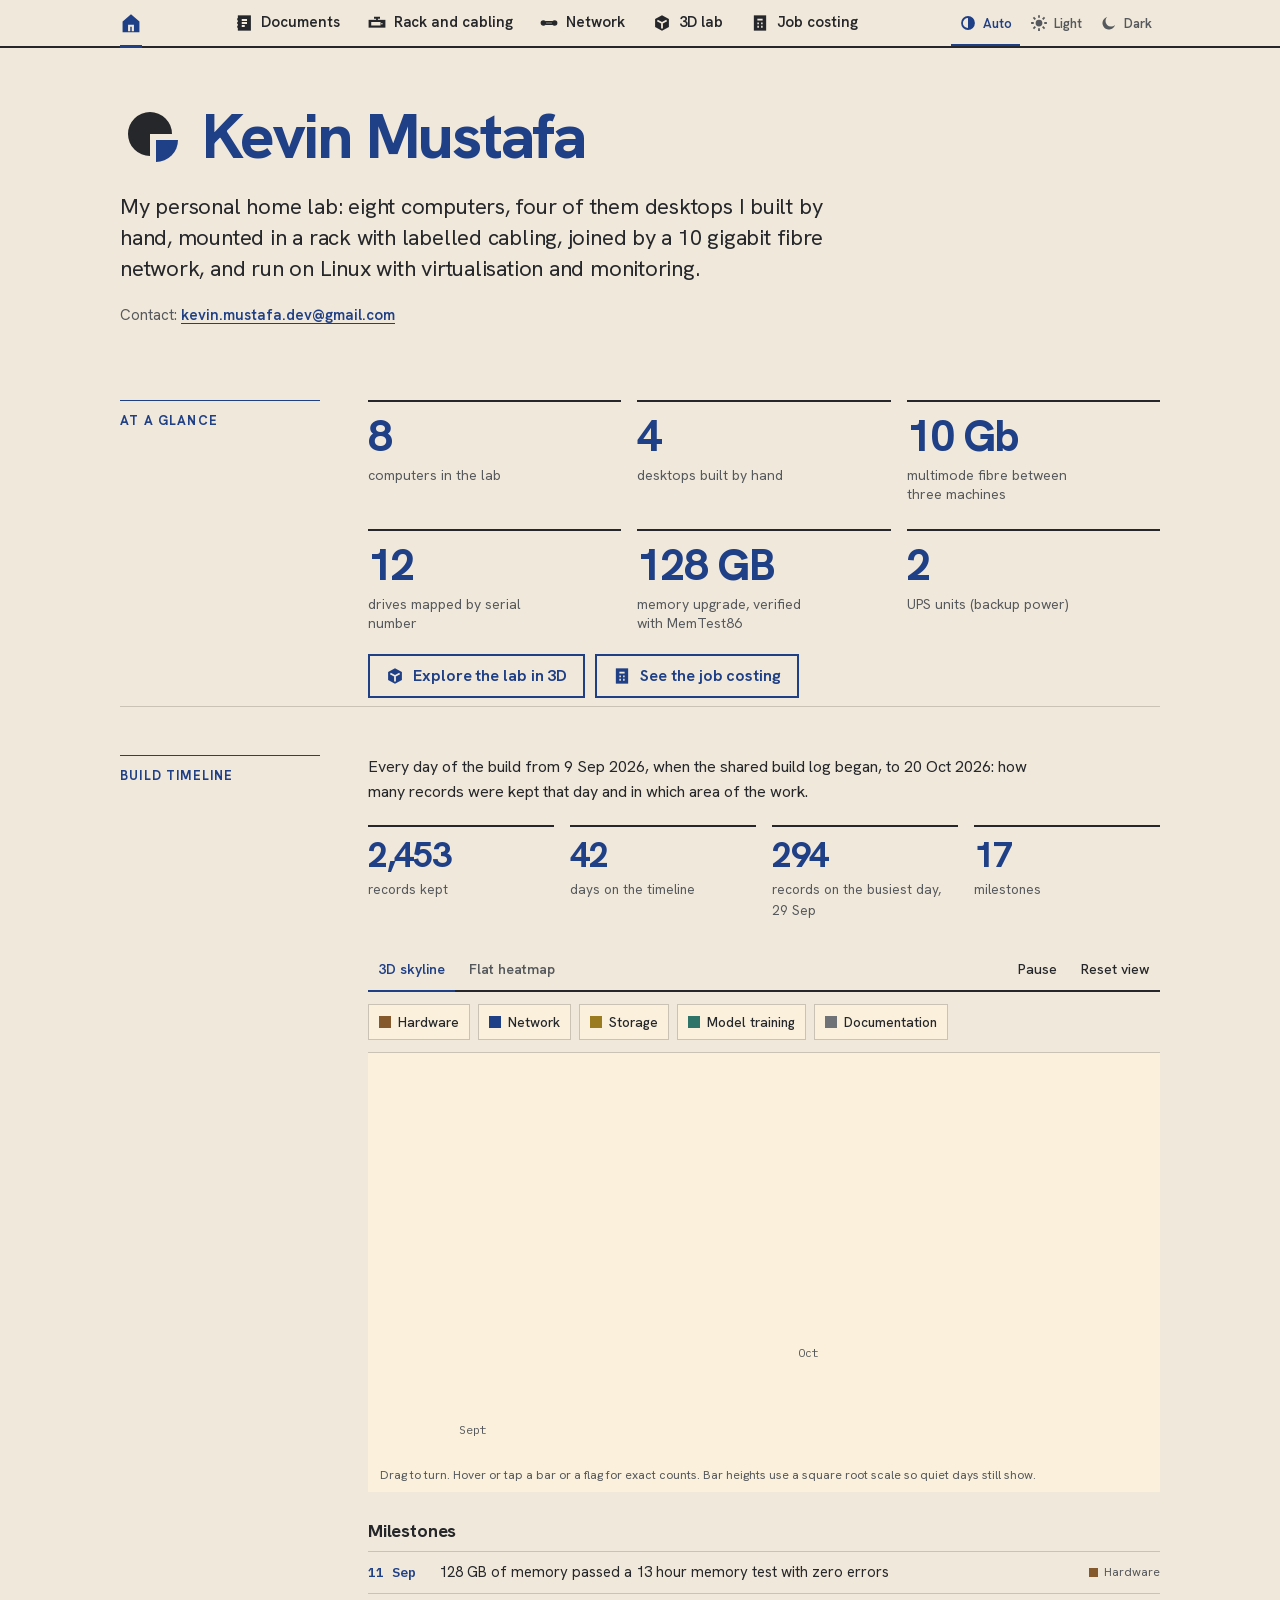
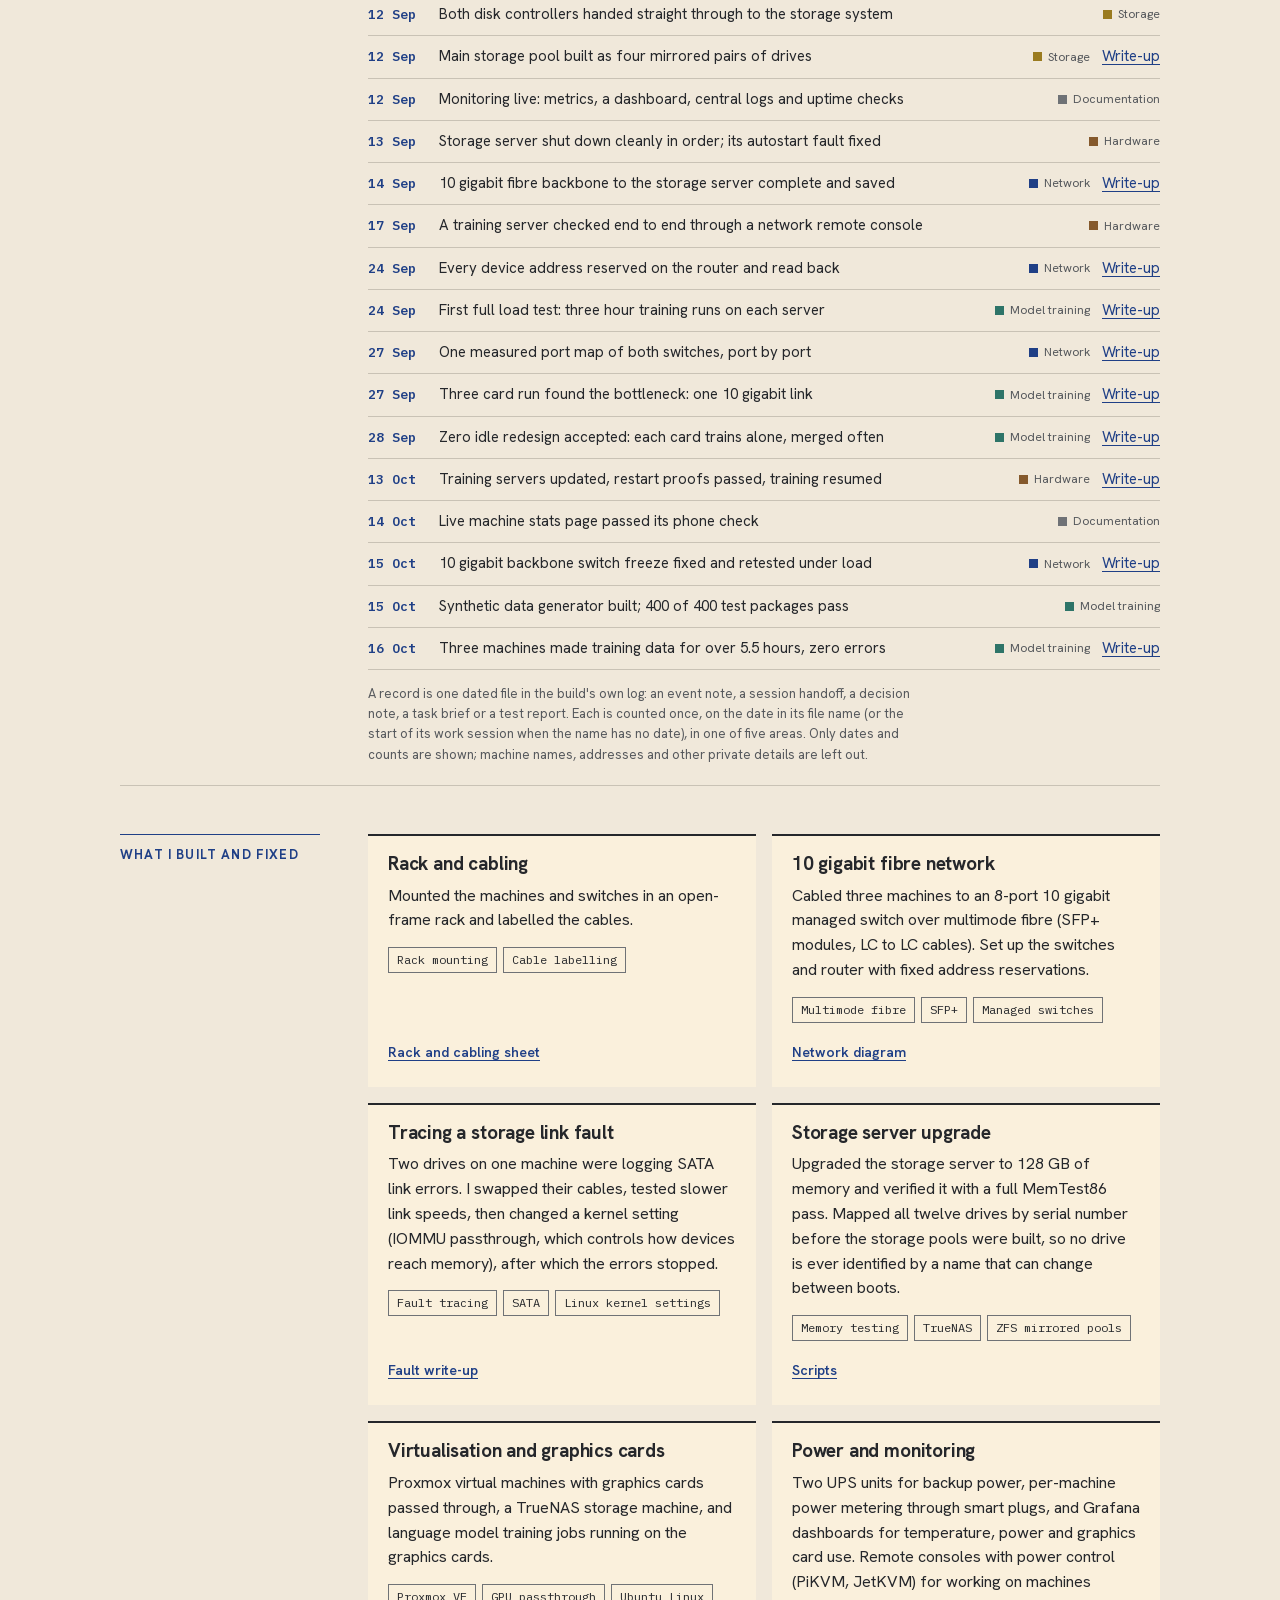
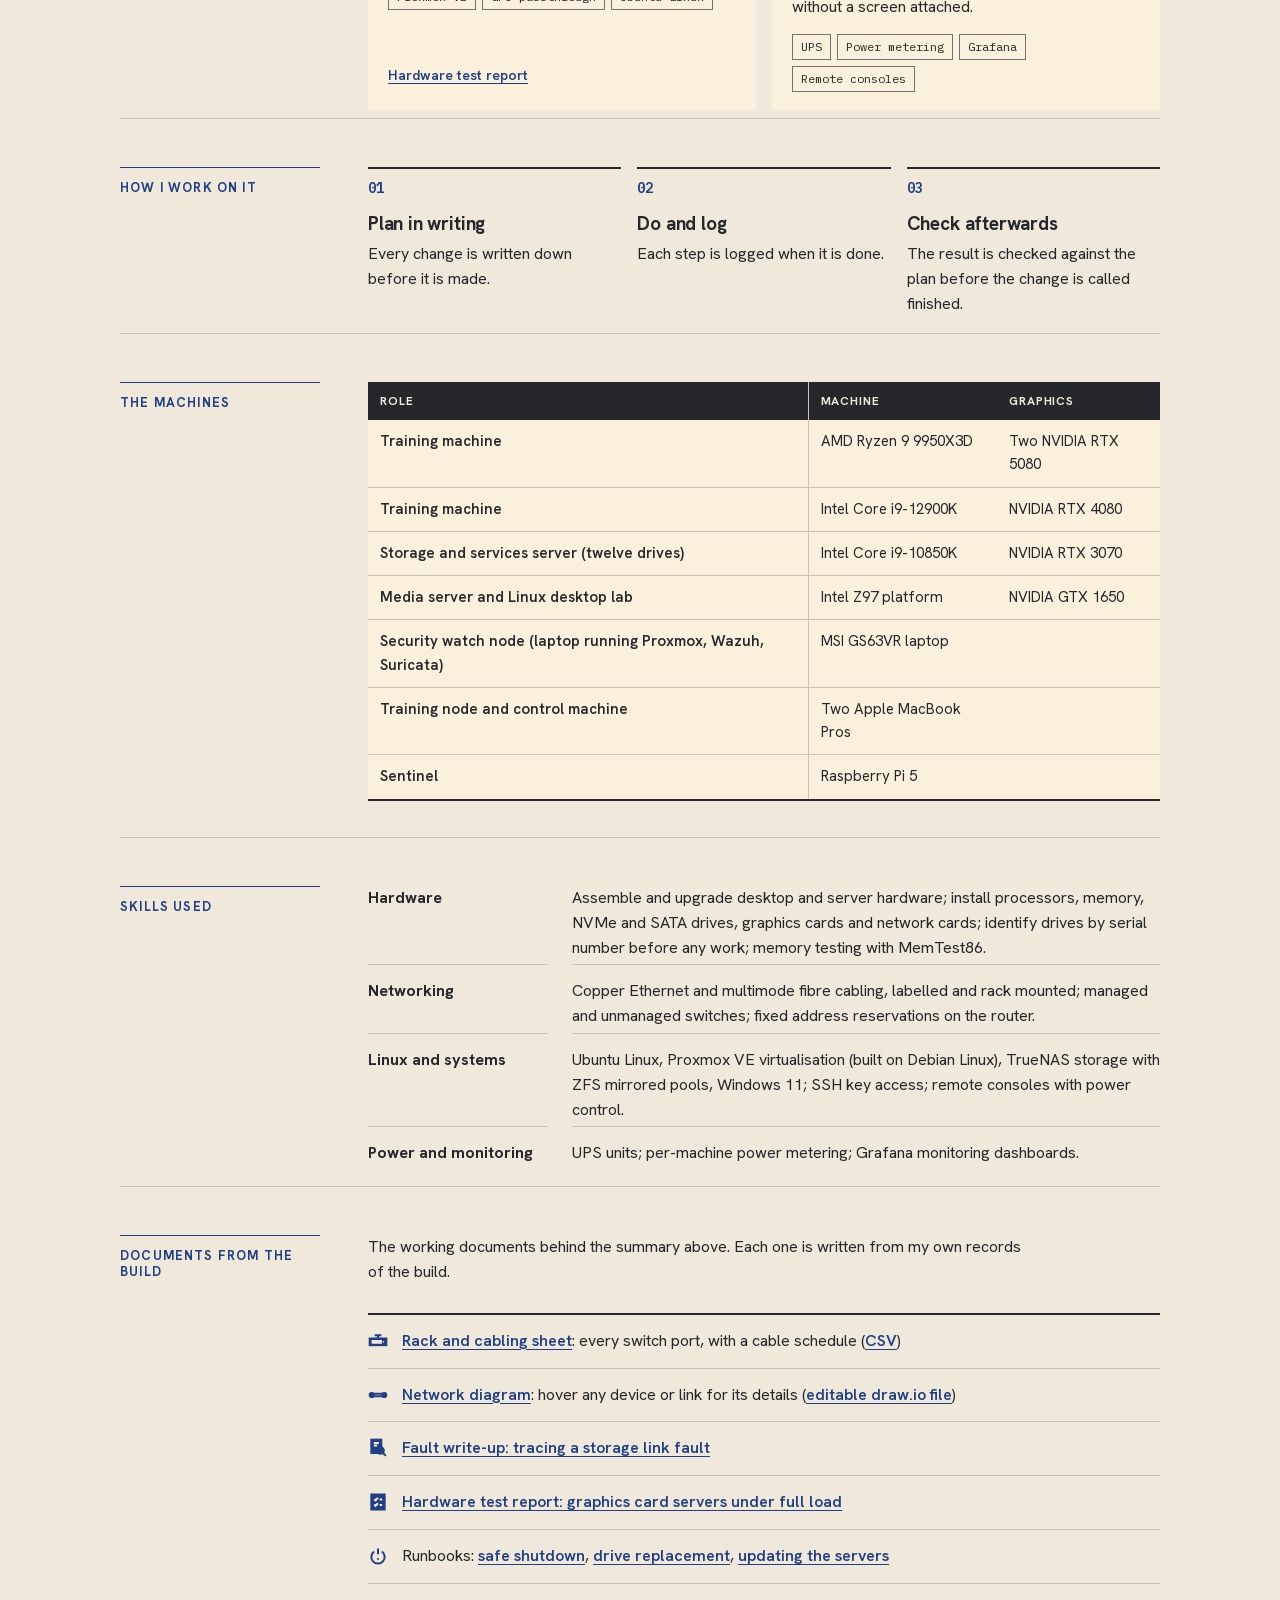
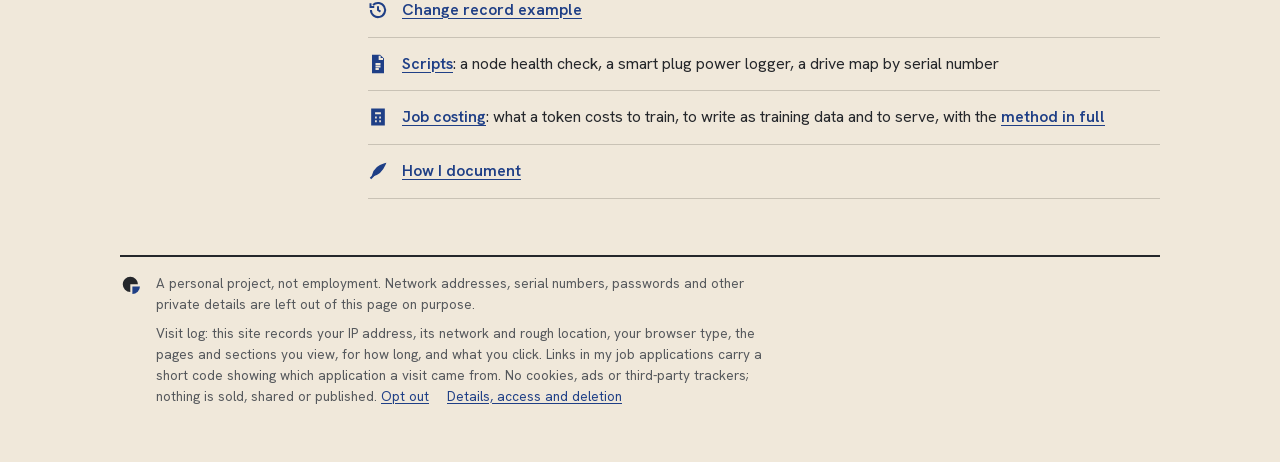
==== commit 19a6f098: "Visit log notice page; footer notice and visit count" ====
--- a/index.html
+++ b/index.html
@@ -8,8 +8,9 @@
 <meta name="color-scheme" content="light dark">
 <link rel="icon" type="image/svg+xml" href="data:image/svg+xml,%3Csvg xmlns='http://www.w3.org/2000/svg' viewBox='0 0 64 64'%3E%3Cstyle%3E.f{fill:%2325272B}.q{fill:%231F3F86}%40media (prefers-color-scheme:dark){.f{fill:%23F1E9D8}.q{fill:%2386A6E2}}%3C/style%3E%3Cpath class='f' d='M30 30V52A22 22 0 1 1 52 30Z'/%3E%3Cpath class='q' d='M36 36H58A22 22 0 0 1 36 58Z'/%3E%3C/svg%3E">
 <script>try{var t=localStorage.getItem("theme");if(t==="light"||t==="dark")document.documentElement.setAttribute("data-theme",t)}catch(e){}</script>
-<link rel="stylesheet" href="assets/theme.css?v=20261020">
+<link rel="stylesheet" href="assets/theme.css?v=202610202120">
 <script src="assets/theme-toggle.js?v=20261020" defer></script>
+<script src="assets/visits.js?v=202610202120" defer></script>
 </head>
 <body>
 <nav class="topnav" aria-label="Site"><div class="in"><a class="home" aria-current="page" href="index.html" aria-label="Home" title="Home"><svg class="ic" viewBox="0 0 24 24" aria-hidden="true" focusable="false" stroke-linecap="butt" stroke-linejoin="miter"><defs><mask id="ic1-home-m" maskUnits="userSpaceOnUse" x="0" y="0" width="24" height="24"><rect width="24" height="24" fill="#FFFFFF"/><path d="M10 21v-6h4v6" fill="none" stroke="#000000" stroke-width="2.4"/></mask></defs><g mask="url(#ic1-home-m)"><path d="M4 11l8-7 8 7v10H4z" fill="currentColor" stroke="currentColor" stroke-width="2.4"/></g></svg><span>Home</span></a><a href="index.html#docs"><svg class="ic" viewBox="0 0 24 24" aria-hidden="true" focusable="false" stroke-linecap="butt" stroke-linejoin="miter"><defs><mask id="ic2-journal-m" maskUnits="userSpaceOnUse" x="0" y="0" width="24" height="24"><rect width="24" height="24" fill="#FFFFFF"/><path d="M9 8h7M9 12h7M9 16h4" fill="none" stroke="#000000" stroke-width="2.4"/></mask></defs><g mask="url(#ic2-journal-m)"><rect x="5" y="3" width="15" height="18" fill="currentColor" stroke="currentColor" stroke-width="2.4"/></g><path d="M5 7H3M5 12H3M5 17H3" fill="none" stroke="currentColor" stroke-width="2.4"/></svg><span>Documents</span></a><a href="rack-and-cabling.html"><svg class="ic" viewBox="0 0 24 24" aria-hidden="true" focusable="false" stroke-linecap="butt" stroke-linejoin="miter"><defs><mask id="ic3-switch-m" maskUnits="userSpaceOnUse" x="0" y="0" width="24" height="24"><rect width="24" height="24" fill="#FFFFFF"/><path d="M5.5 12h2v2h-2zM9.5 12h2v2h-2zM13.5 12h2v2h-2z" fill="none" stroke="#000000" stroke-width="2.4"/><circle cx="18.5" cy="13" r="1" fill="#000000"/></mask></defs><g mask="url(#ic3-switch-m)"><rect x="2" y="9" width="20" height="8" fill="currentColor" stroke="currentColor" stroke-width="2.4"/></g><path d="M12 9V5M8 5h8" fill="none" stroke="currentColor" stroke-width="2.4"/></svg><span>Rack and cabling</span></a><a href="network.html"><svg class="ic" viewBox="0 0 24 24" aria-hidden="true" focusable="false" stroke-linecap="butt" stroke-linejoin="miter"><circle cx="4.5" cy="12" r="2.5" fill="currentColor" stroke="currentColor" stroke-width="2.4"/><circle cx="19.5" cy="12" r="2.5" fill="currentColor" stroke="currentColor" stroke-width="2.4"/><path d="M7 10.5h10M7 13.5h10" fill="none" stroke="currentColor" stroke-width="2.4"/></svg><span>Network</span></a><a href="lab-3d.html"><svg class="ic" viewBox="0 0 24 24" aria-hidden="true" focusable="false" stroke-linecap="butt" stroke-linejoin="miter"><defs><mask id="icn-lab3d-m" maskUnits="userSpaceOnUse" x="0" y="0" width="24" height="24"><rect width="24" height="24" fill="#FFFFFF"/><path d="M5.8 8.6L12 12l6.2-3.4M12 12v7.4" fill="none" stroke="#000000" stroke-width="2.4"/></mask></defs><g mask="url(#icn-lab3d-m)"><path d="M12 3l8 4.5v9L12 21l-8-4.5v-9z" fill="currentColor" stroke="currentColor" stroke-width="2.4"/></g></svg><span>3D lab</span></a><a href="job-costing.html"><svg class="ic" viewBox="0 0 24 24" aria-hidden="true" focusable="false" stroke-linecap="butt" stroke-linejoin="miter"><defs><mask id="icn-jobcost-m" maskUnits="userSpaceOnUse" x="0" y="0" width="24" height="24"><rect width="24" height="24" fill="#FFFFFF"/><path d="M8.5 7.5h7" fill="none" stroke="#000000" stroke-width="2.4"/><path d="M8.5 12.5h2M13.5 12.5h2M8.5 17h2M13.5 17h2" fill="none" stroke="#000000" stroke-width="2.4"/></mask></defs><g mask="url(#icn-jobcost-m)"><rect x="5" y="3" width="14" height="18" fill="currentColor" stroke="currentColor" stroke-width="2.4"/></g></svg><span>Job costing</span></a></div></nav>
@@ -186,7 +187,7 @@
   </ul>
 </section>
 
-<footer><svg class="mark" viewBox="0 0 64 64" aria-hidden="true" focusable="false"><path d="M30 30V52A22 22 0 1 1 52 30Z" fill="var(--ds-ink)"/><path d="M36 36H58A22 22 0 0 1 36 58Z" fill="var(--ds-mark-q)"/></svg><span>A personal project, not employment. Network addresses, serial numbers, passwords and other private details are left out of this page on purpose.</span></footer>
+<footer><svg class="mark" viewBox="0 0 64 64" aria-hidden="true" focusable="false"><path d="M30 30V52A22 22 0 1 1 52 30Z" fill="var(--ds-ink)"/><path d="M36 36H58A22 22 0 0 1 36 58Z" fill="var(--ds-mark-q)"/></svg><span>A personal project, not employment. Network addresses, serial numbers, passwords and other private details are left out of this page on purpose.<span class="vlog">Visit log: this site records your IP address, its network and rough location, your browser type, the pages and sections you view, for how long, and what you click. Links in my job applications carry a short code showing which application a visit came from. No cookies, ads or third-party trackers; nothing is sold, shared or published. <a href="visits.html#opt-out">Opt out</a> <a href="visits.html">Details, access and deletion</a></span><span class="vcount" id="vcount" hidden></span></span></footer>
 
 </div>
 </body>
--- a/assets/theme.css
+++ b/assets/theme.css
@@ -311,3 +311,20 @@
 .sky-ms em::before{content:"";width:9px;height:9px;background:var(--a)}
 .sky-note{margin-top:14px;font-size:13px;color:var(--ds-muted)}
 @media (max-width:640px){.sky-stage{height:360px}.sky-hint{display:none}}
+
+/* Visit log: the footer notice, the home page count and the opt-out switch on visits.html (added 20 Oct 2026) */
+footer .vlog{display:block;margin-top:8px}
+footer .vlog a{white-space:nowrap;margin-right:14px}
+footer .vlog a:last-child{margin-right:0}
+footer .vcount{display:block;margin-top:8px;font:600 12.5px/1.4 var(--ds-mono);color:var(--ds-ink)}
+footer .vcount[hidden]{display:none}
+label.optout{display:flex;align-items:center;gap:14px;margin:16px 0 8px;padding:14px 16px;min-height:56px;background:var(--ds-panel);border-left:2px solid var(--ds-accent);max-width:44em;cursor:pointer}
+label.optout b{font-weight:700}
+label.optout .sw{appearance:none;-webkit-appearance:none;flex:none;width:48px;height:28px;margin:0;border:2px solid var(--ds-ink);background:var(--ds-canvas);position:relative;cursor:pointer}
+label.optout .sw::after{content:"";position:absolute;top:3px;left:3px;width:18px;height:18px;background:var(--ds-ink);transition:left .15s}
+label.optout .sw:checked{background:var(--ds-accent);border-color:var(--ds-accent)}
+label.optout .sw:checked::after{left:23px;background:var(--ds-on-accent)}
+label.optout .sw:disabled{opacity:.45;cursor:not-allowed}
+label.optout .sw:focus-visible{outline:2px solid var(--ds-focus);outline-offset:3px}
+#nocount-note{margin:0 0 8px;color:var(--ds-muted);font-size:14px}
+@media (prefers-reduced-motion:reduce){label.optout .sw::after{transition:none}}
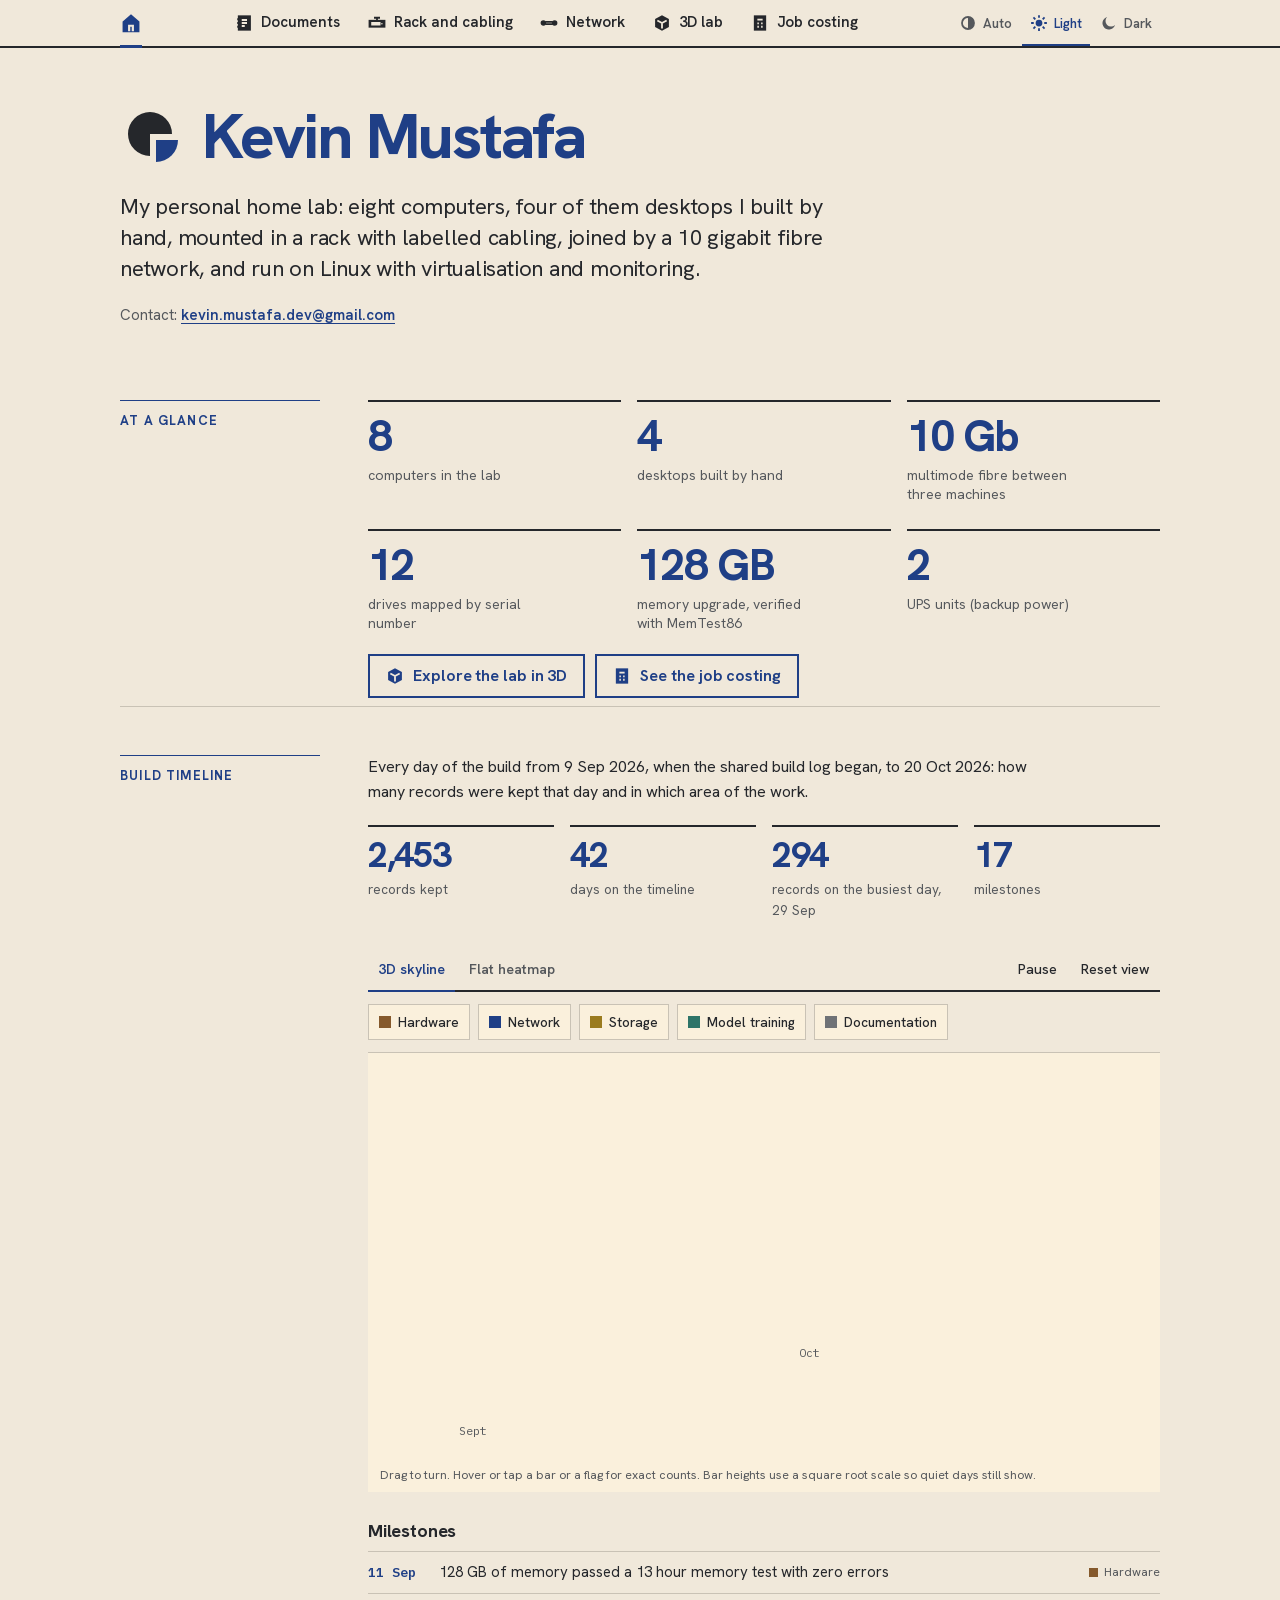
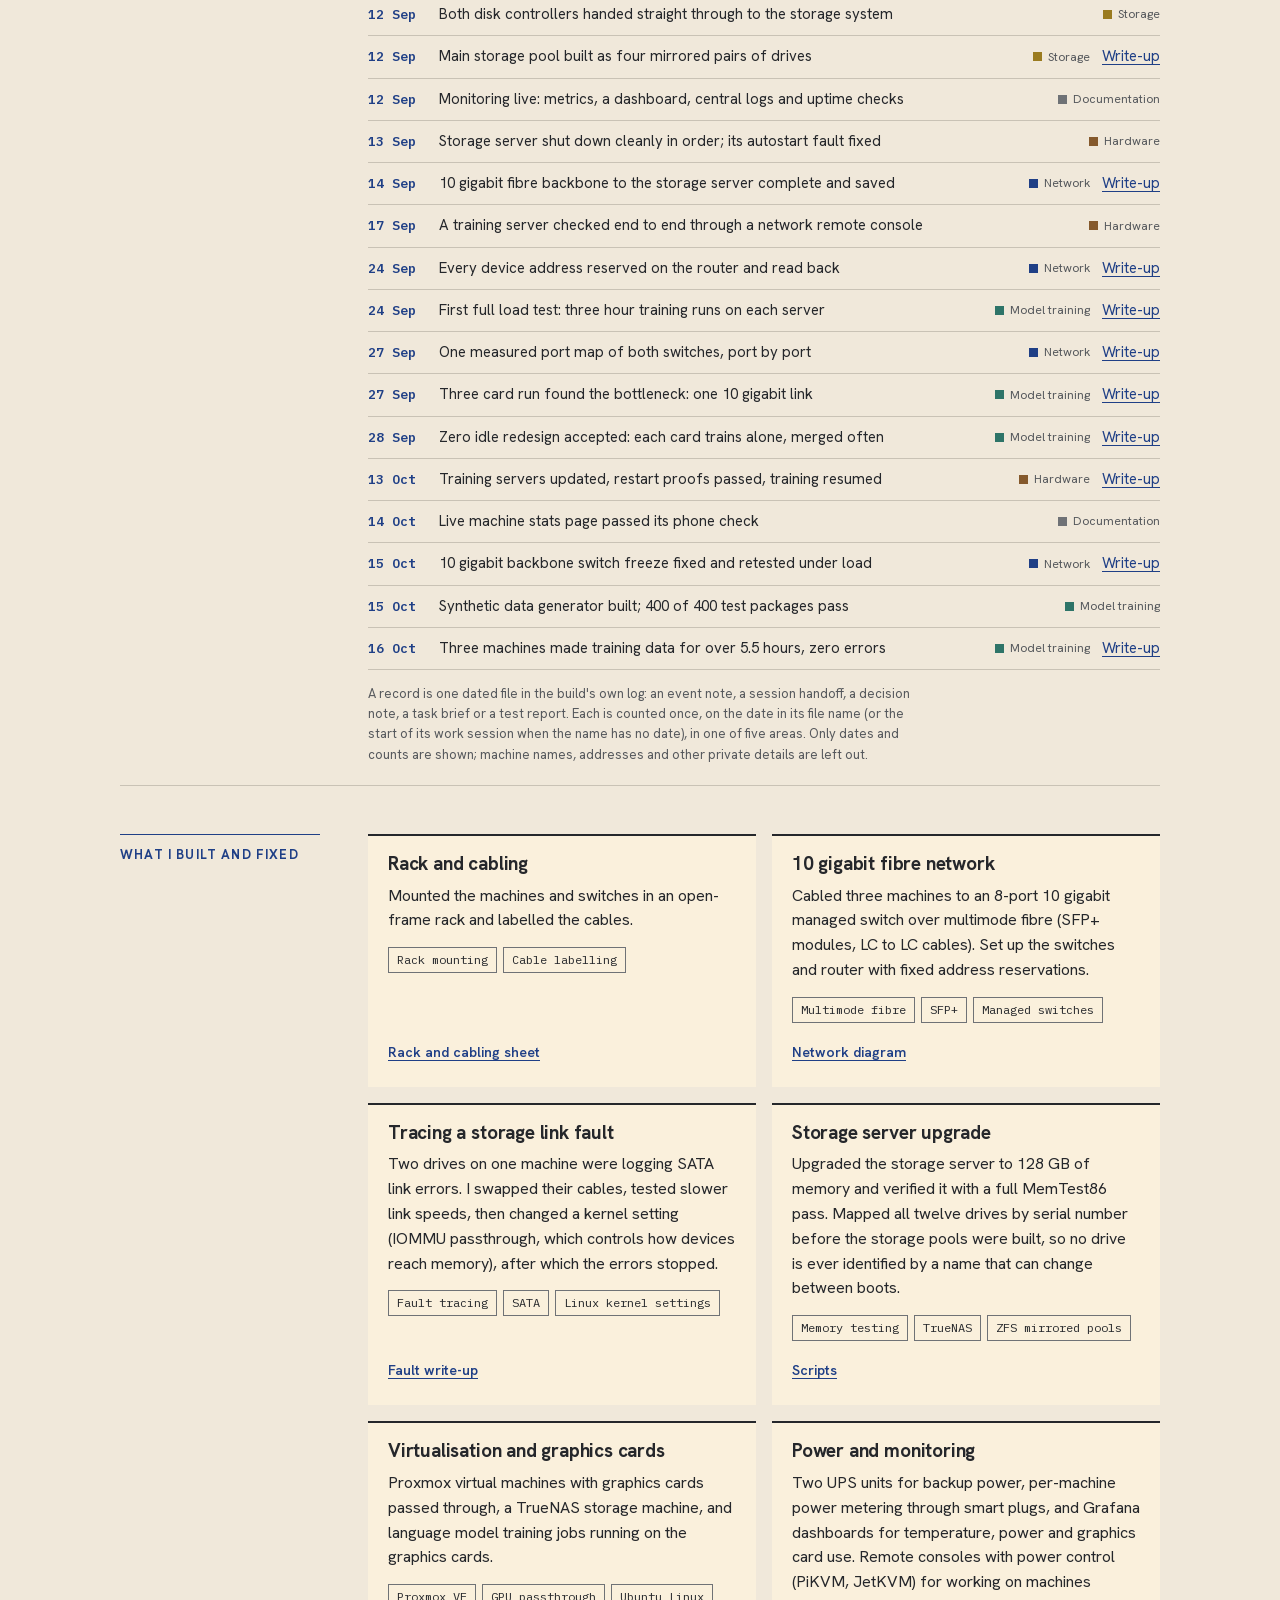
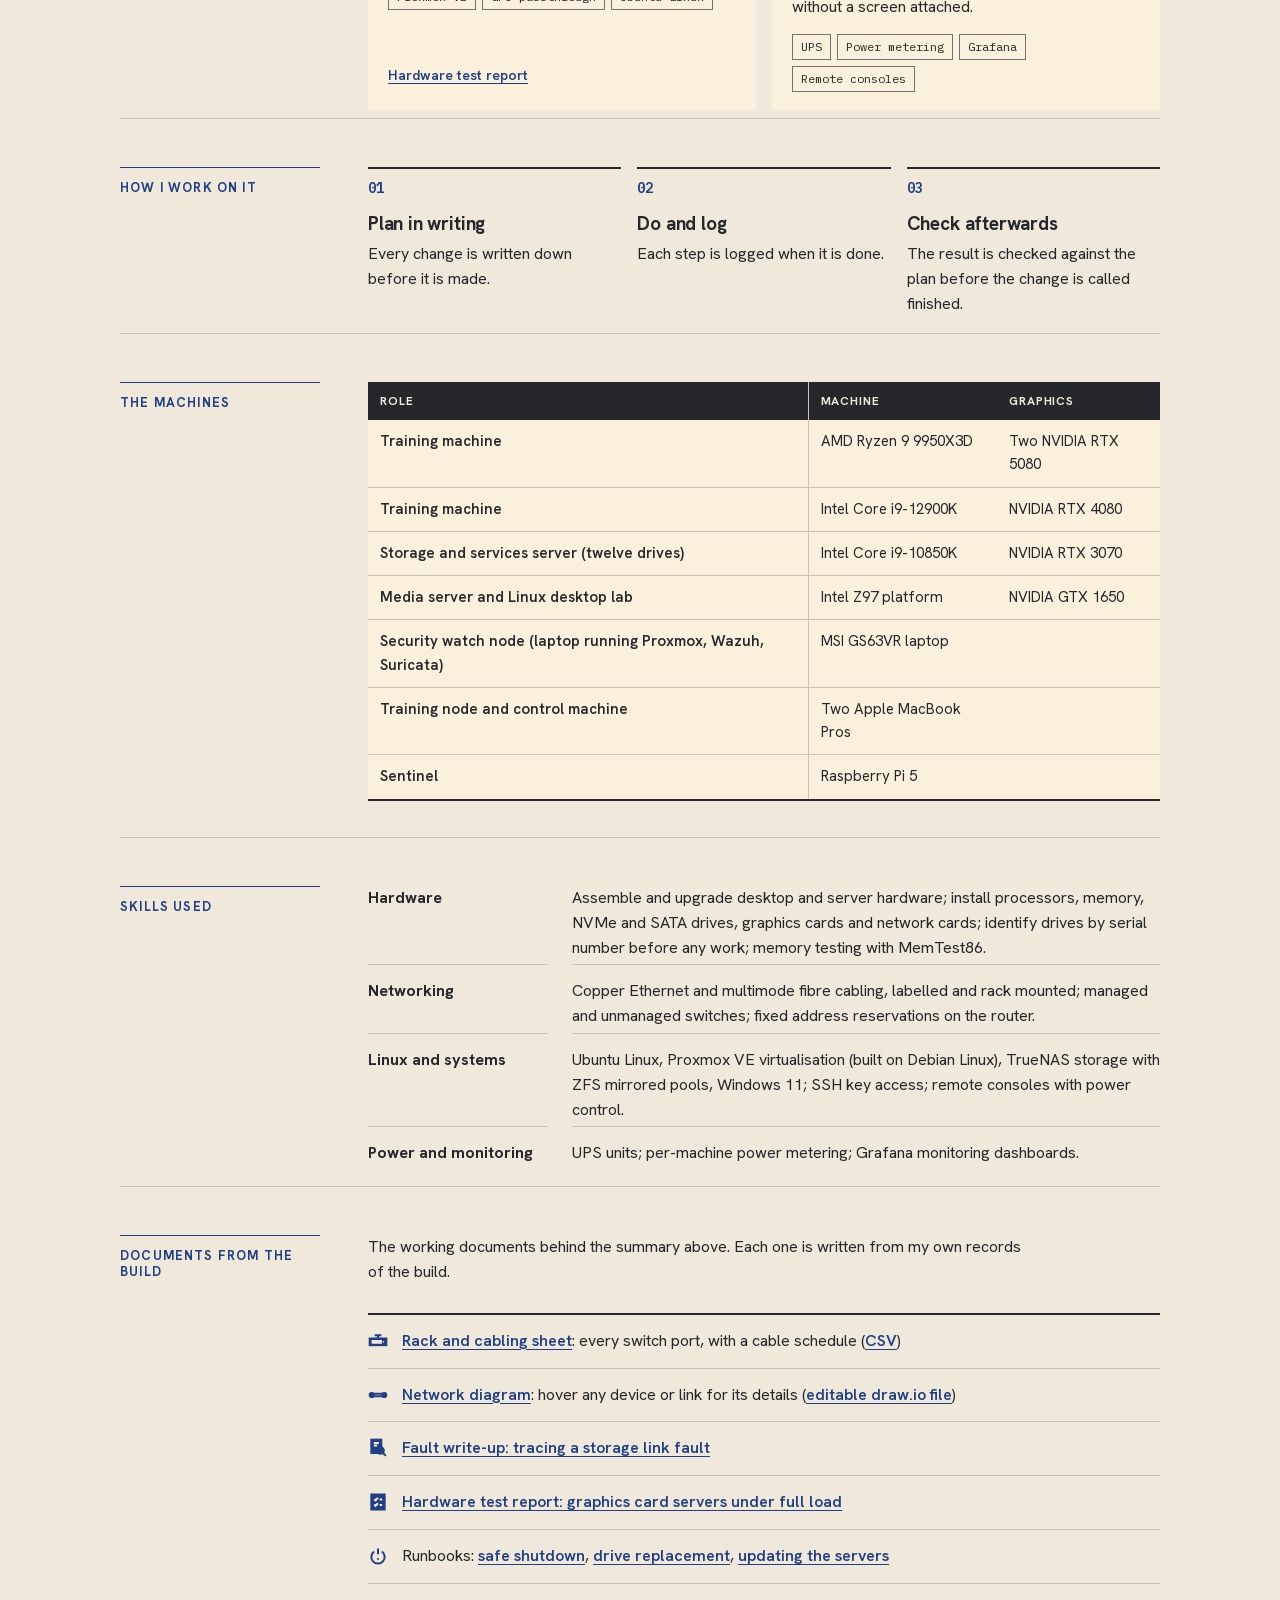
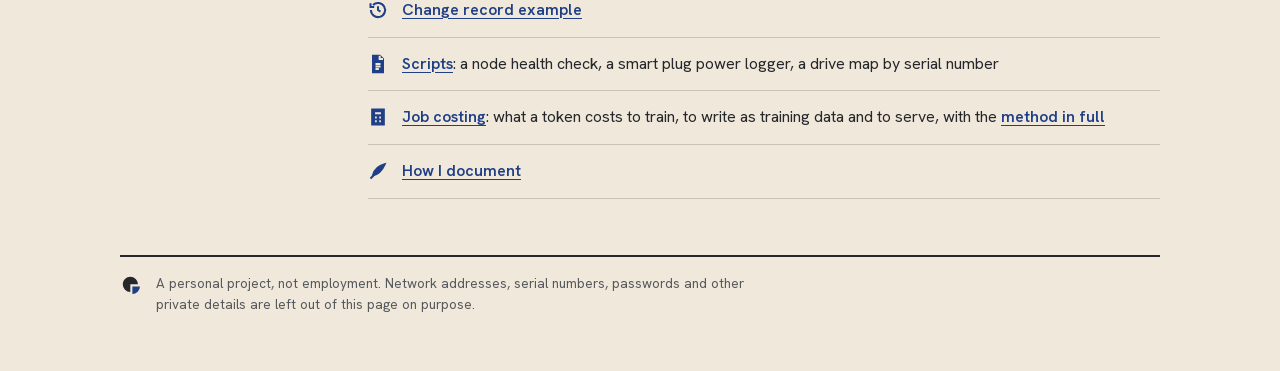
==== commit a22f6845: "Footer notice removed, Light by default: home and main pages" ====
--- a/index.html
+++ b/index.html
@@ -7,9 +7,9 @@
 <meta name="description" content="Kevin Mustafa's personal home lab: eight computers, four desktops built by hand, a rack with labelled cabling, a 10 gigabit fibre network, Linux, virtualisation and monitoring.">
 <meta name="color-scheme" content="light dark">
 <link rel="icon" type="image/svg+xml" href="data:image/svg+xml,%3Csvg xmlns='http://www.w3.org/2000/svg' viewBox='0 0 64 64'%3E%3Cstyle%3E.f{fill:%2325272B}.q{fill:%231F3F86}%40media (prefers-color-scheme:dark){.f{fill:%23F1E9D8}.q{fill:%2386A6E2}}%3C/style%3E%3Cpath class='f' d='M30 30V52A22 22 0 1 1 52 30Z'/%3E%3Cpath class='q' d='M36 36H58A22 22 0 0 1 36 58Z'/%3E%3C/svg%3E">
-<script>try{var t=localStorage.getItem("theme");if(t==="light"||t==="dark")document.documentElement.setAttribute("data-theme",t)}catch(e){}</script>
-<link rel="stylesheet" href="assets/theme.css?v=202610202120">
-<script src="assets/theme-toggle.js?v=20261020" defer></script>
+<script>try{var t=localStorage.getItem("theme")}catch(e){}if(t==="auto")document.documentElement.setAttribute("data-auto","");else document.documentElement.setAttribute("data-theme",t==="dark"?"dark":"light")</script>
+<link rel="stylesheet" href="assets/theme.css?v=202610210850">
+<script src="assets/theme-toggle.js?v=202610210850" defer></script>
 <script src="assets/visits.js?v=202610202120" defer></script>
 </head>
 <body>
@@ -187,7 +187,7 @@
   </ul>
 </section>
 
-<footer><svg class="mark" viewBox="0 0 64 64" aria-hidden="true" focusable="false"><path d="M30 30V52A22 22 0 1 1 52 30Z" fill="var(--ds-ink)"/><path d="M36 36H58A22 22 0 0 1 36 58Z" fill="var(--ds-mark-q)"/></svg><span>A personal project, not employment. Network addresses, serial numbers, passwords and other private details are left out of this page on purpose.<span class="vlog">Visit log: this site records your IP address, its network and rough location, your browser type, the pages and sections you view, for how long, and what you click. Links in my job applications carry a short code showing which application a visit came from. No cookies, ads or third-party trackers; nothing is sold, shared or published. <a href="visits.html#opt-out">Opt out</a> <a href="visits.html">Details, access and deletion</a></span><span class="vcount" id="vcount" hidden></span></span></footer>
+<footer><svg class="mark" viewBox="0 0 64 64" aria-hidden="true" focusable="false"><path d="M30 30V52A22 22 0 1 1 52 30Z" fill="var(--ds-ink)"/><path d="M36 36H58A22 22 0 0 1 36 58Z" fill="var(--ds-mark-q)"/></svg><span>A personal project, not employment. Network addresses, serial numbers, passwords and other private details are left out of this page on purpose.<span class="vcount" id="vcount" hidden></span></span></footer>
 
 </div>
 </body>
--- a/assets/theme.css
+++ b/assets/theme.css
@@ -26,9 +26,10 @@
   --line:var(--ds-line); --navy:var(--ds-accent); --navy-soft:var(--ds-tint); --accent:var(--ds-highlight);
   --copper:var(--ds-copper); --grey:var(--ds-line-strong); --metal:var(--ds-line); --rackbg:var(--ds-support);
 }
-/* Theme roles, dark */
+/* Theme roles, dark: chosen Dark, or Auto (html[data-auto], set by the script in each page's head) on a device
+   set to dark. With no choice, and with scripts off, the site is Light. */
 @media (prefers-color-scheme: dark){
-  :root:not([data-theme="light"]){
+  :root[data-auto]:not([data-theme="light"]){
     color-scheme:dark;
     --ds-canvas:#1C2026; --ds-panel:#252930; --ds-ink:#F1E9D8; --ds-muted:#A6A9AE;
     --ds-line:#383C43; --ds-line-strong:#6F7276; --ds-accent:#86A6E2; --ds-on-accent:#1C2026;
@@ -252,7 +253,7 @@
 
 /* Build timeline: 3D skyline, flat heatmap, milestones */
 :root{--sky-hardware:#85592C;--sky-network:#1F3F86;--sky-storage:#9A7B1F;--sky-training:#2E7468;--sky-documentation:#6F7276}
-@media (prefers-color-scheme: dark){:root:not([data-theme="light"]){--sky-hardware:#D8A66E;--sky-network:#86A6E2;--sky-storage:#D9BE6A;--sky-training:#6FB8A8;--sky-documentation:#A6A9AE}}
+@media (prefers-color-scheme: dark){:root[data-auto]:not([data-theme="light"]){--sky-hardware:#D8A66E;--sky-network:#86A6E2;--sky-storage:#D9BE6A;--sky-training:#6FB8A8;--sky-documentation:#A6A9AE}}
 :root[data-theme="dark"]{--sky-hardware:#D8A66E;--sky-network:#86A6E2;--sky-storage:#D9BE6A;--sky-training:#6FB8A8;--sky-documentation:#A6A9AE}
 .vh{position:absolute!important;width:1px;height:1px;overflow:hidden;clip:rect(0 0 0 0);white-space:nowrap}
 .sky .figs{margin-top:20px}
@@ -312,10 +313,8 @@
 .sky-note{margin-top:14px;font-size:13px;color:var(--ds-muted)}
 @media (max-width:640px){.sky-stage{height:360px}.sky-hint{display:none}}
 
-/* Visit log: the footer notice, the home page count and the opt-out switch on visits.html (added 20 Oct 2026) */
-footer .vlog{display:block;margin-top:8px}
-footer .vlog a{white-space:nowrap;margin-right:14px}
-footer .vlog a:last-child{margin-right:0}
+/* Visit log: the home page count and the opt-out switch on visits.html (added 20 Oct 2026; the footer notice
+   was taken out on 21 Oct 2026) */
 footer .vcount{display:block;margin-top:8px;font:600 12.5px/1.4 var(--ds-mono);color:var(--ds-ink)}
 footer .vcount[hidden]{display:none}
 label.optout{display:flex;align-items:center;gap:14px;margin:16px 0 8px;padding:14px 16px;min-height:56px;background:var(--ds-panel);border-left:2px solid var(--ds-accent);max-width:44em;cursor:pointer}
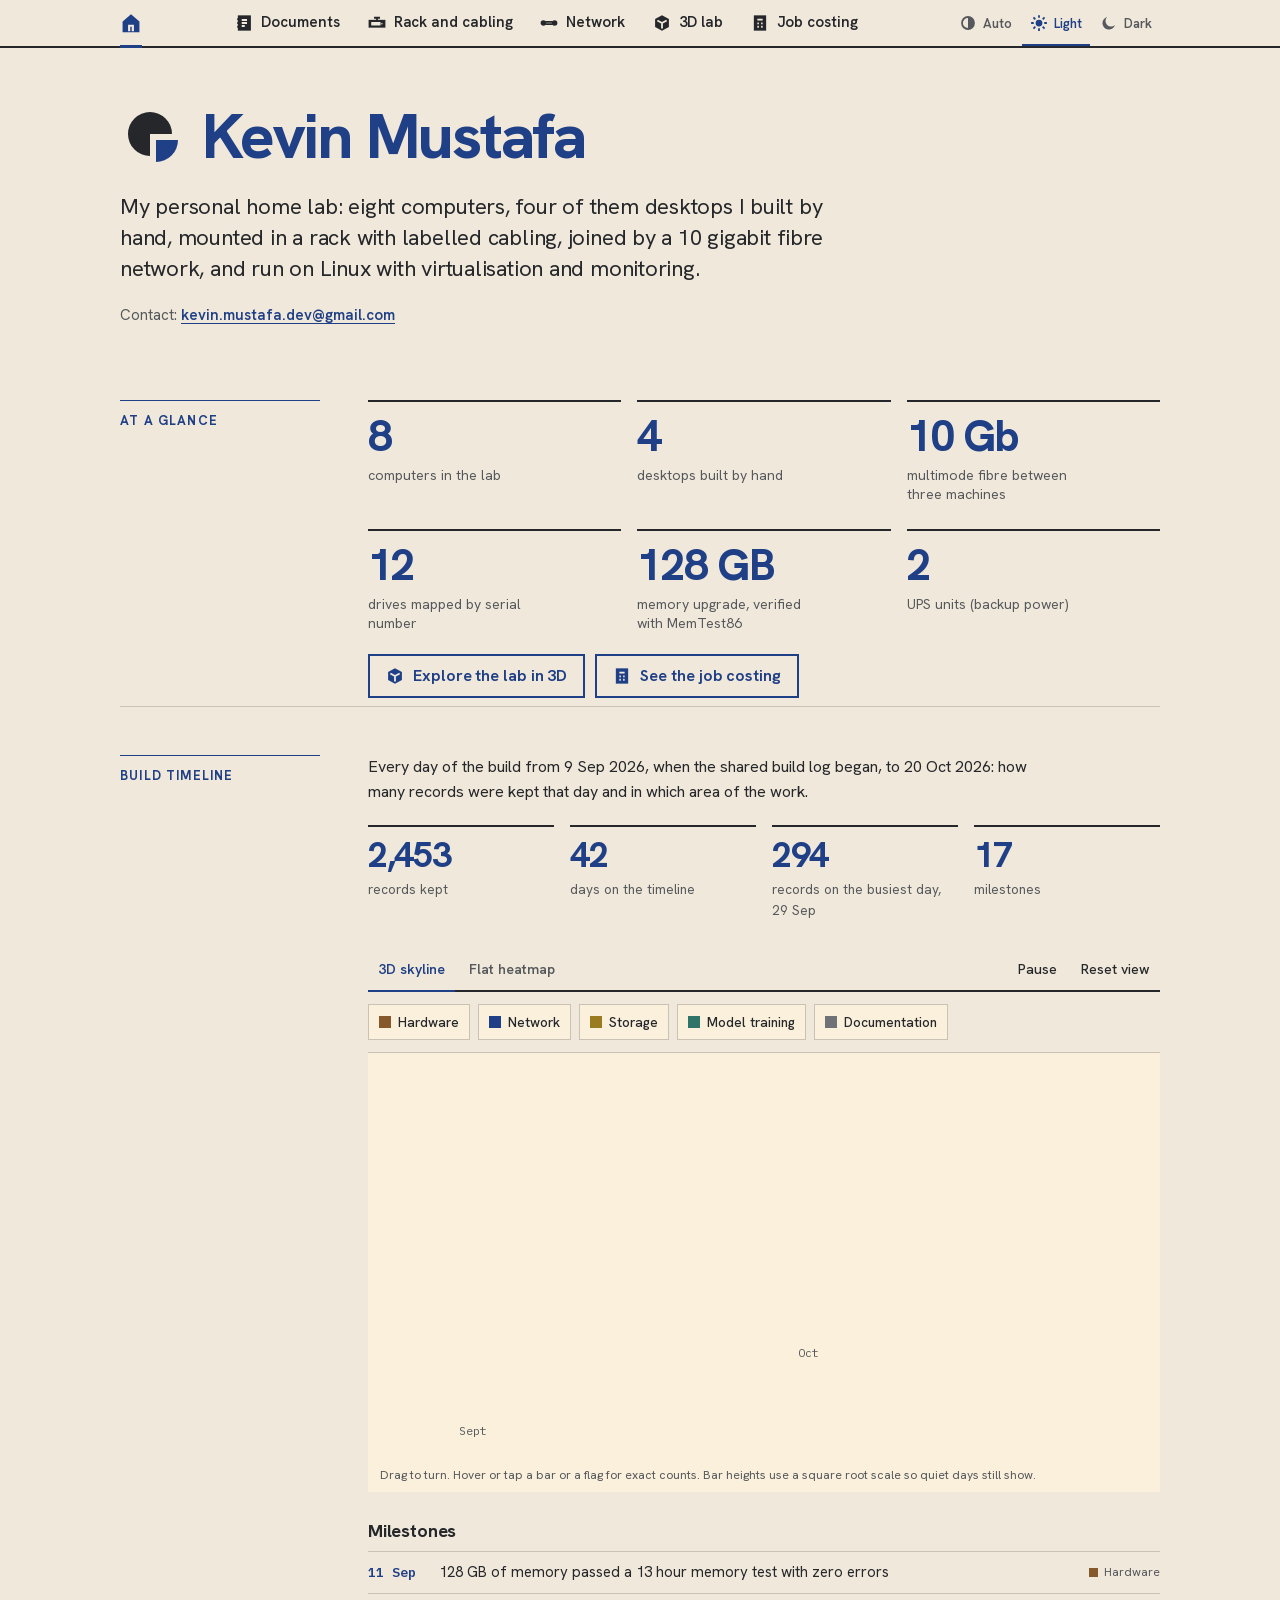
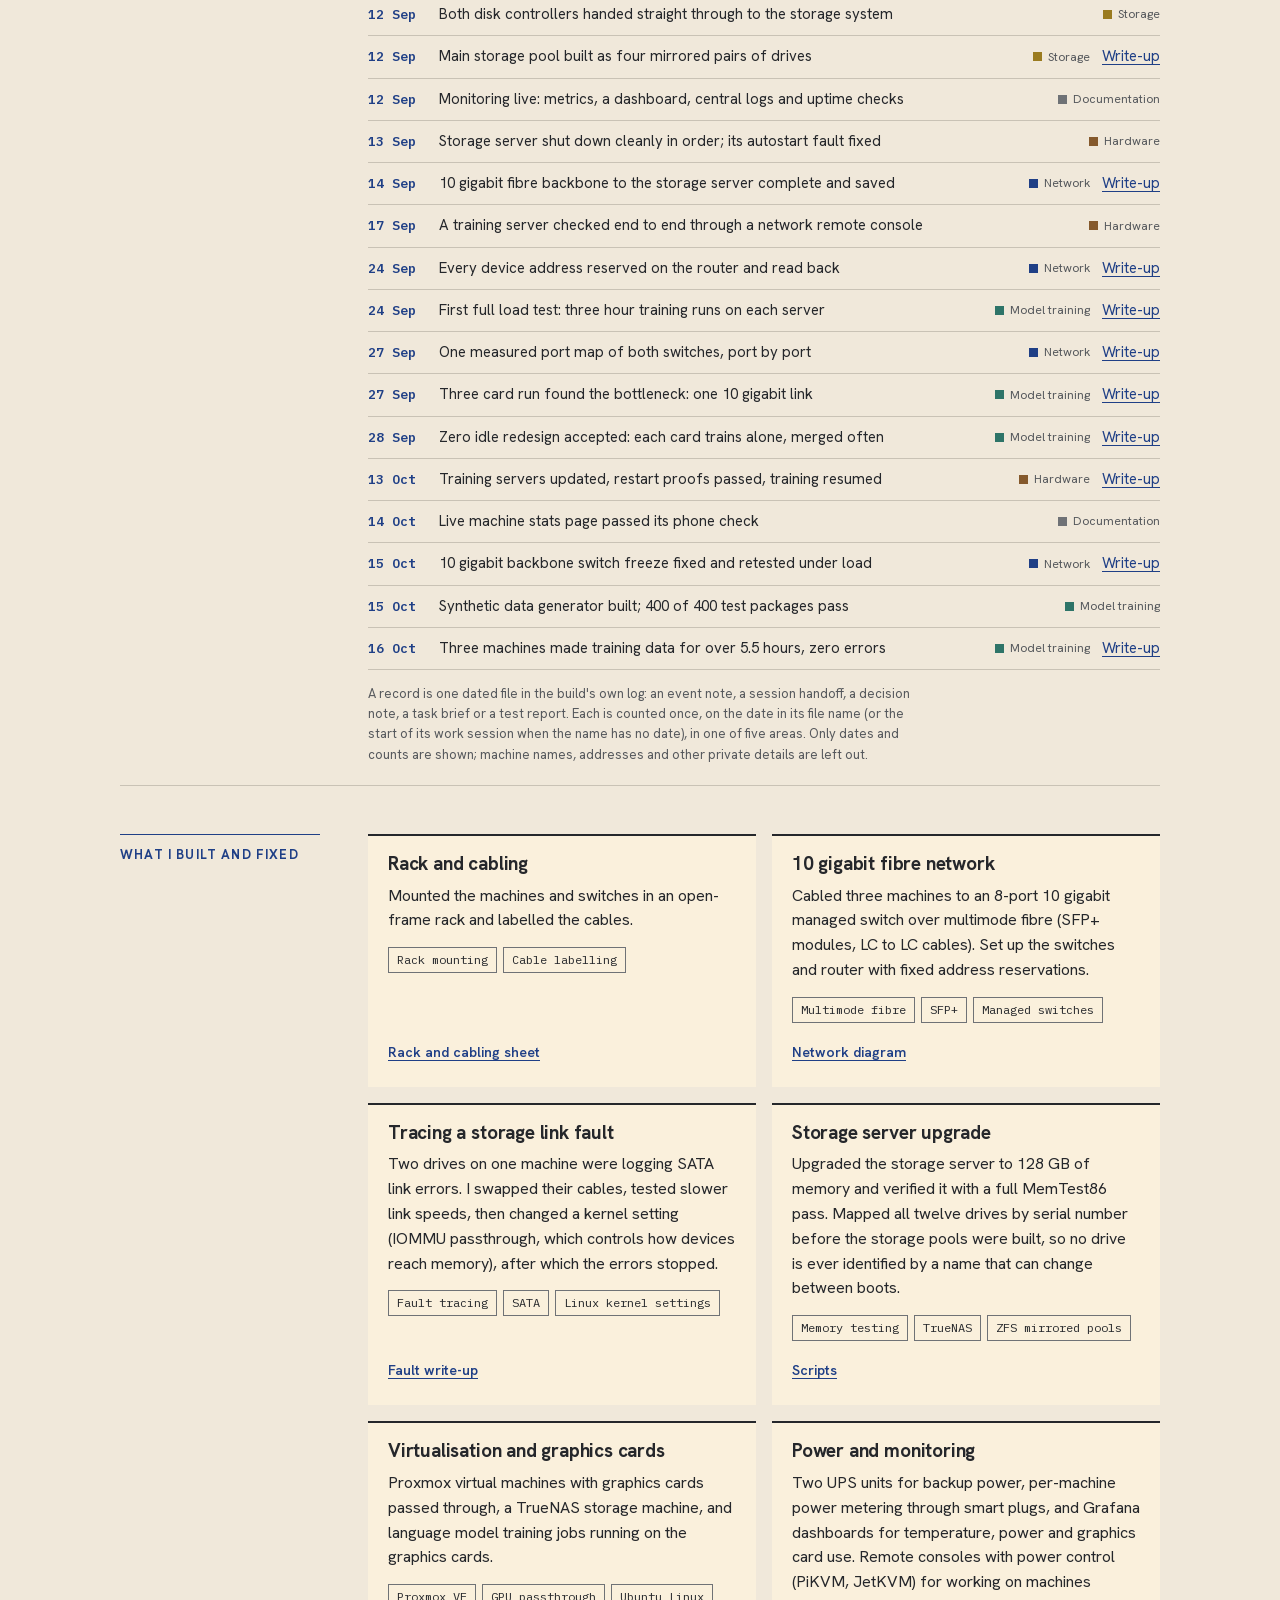
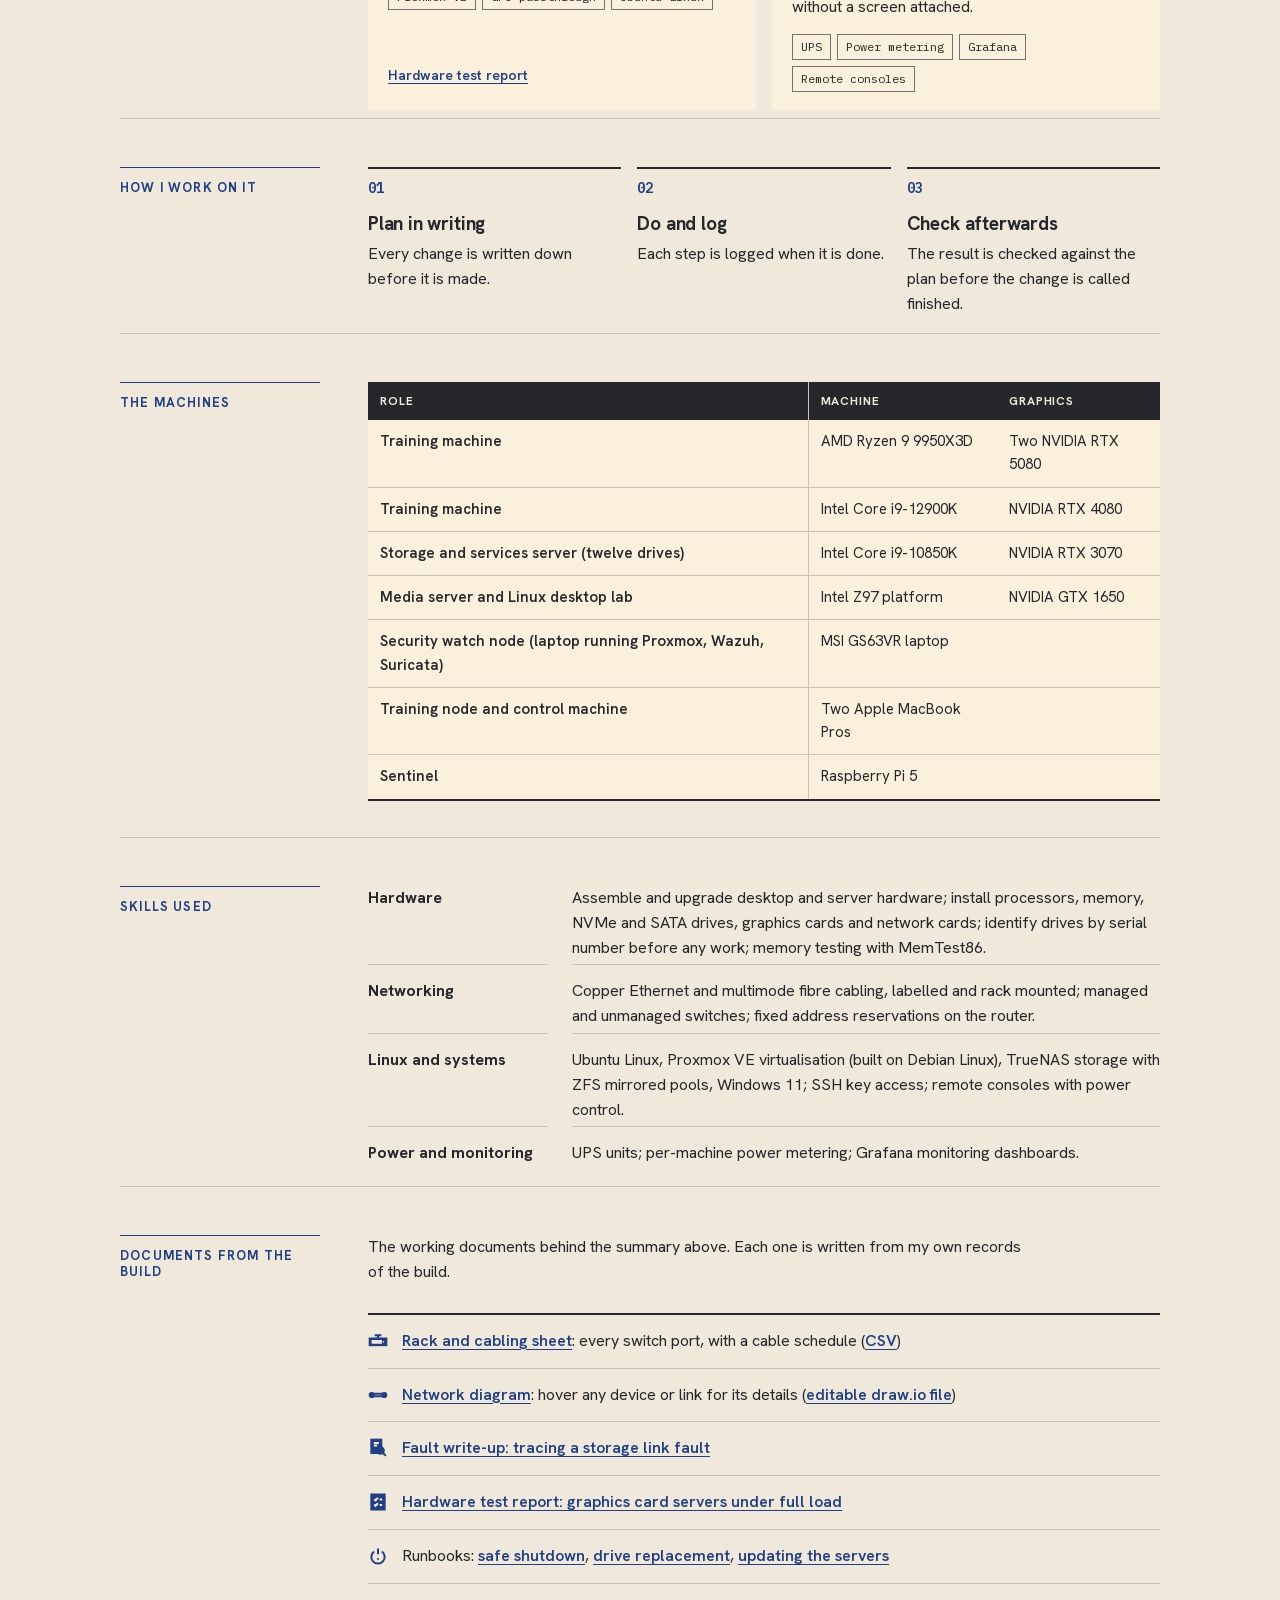
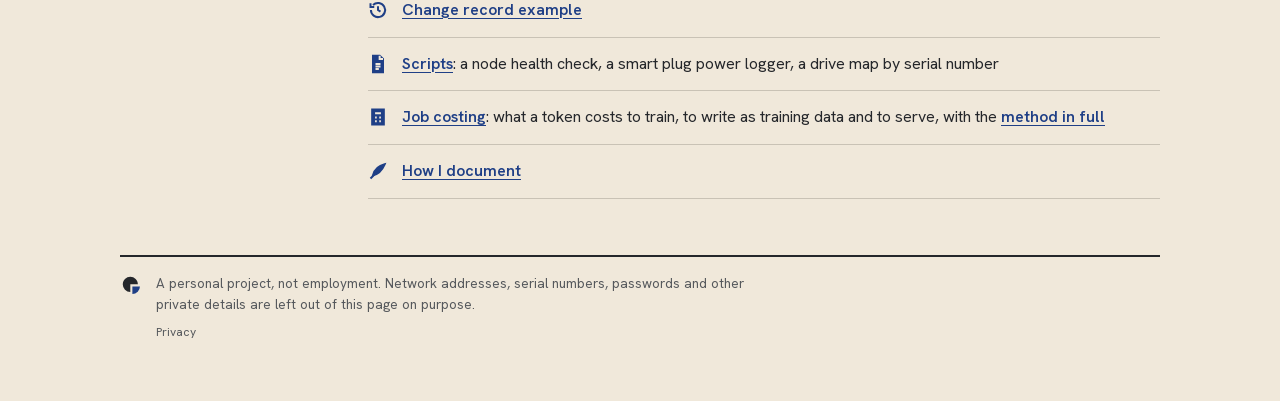
==== commit 5d4aaec0: "Footer Privacy link: home and main pages; privacy page heading" ====
--- a/index.html
+++ b/index.html
@@ -8,7 +8,7 @@
 <meta name="color-scheme" content="light dark">
 <link rel="icon" type="image/svg+xml" href="data:image/svg+xml,%3Csvg xmlns='http://www.w3.org/2000/svg' viewBox='0 0 64 64'%3E%3Cstyle%3E.f{fill:%2325272B}.q{fill:%231F3F86}%40media (prefers-color-scheme:dark){.f{fill:%23F1E9D8}.q{fill:%2386A6E2}}%3C/style%3E%3Cpath class='f' d='M30 30V52A22 22 0 1 1 52 30Z'/%3E%3Cpath class='q' d='M36 36H58A22 22 0 0 1 36 58Z'/%3E%3C/svg%3E">
 <script>try{var t=localStorage.getItem("theme")}catch(e){}if(t==="auto")document.documentElement.setAttribute("data-auto","");else document.documentElement.setAttribute("data-theme",t==="dark"?"dark":"light")</script>
-<link rel="stylesheet" href="assets/theme.css?v=202610210850">
+<link rel="stylesheet" href="assets/theme.css?v=202610210906">
 <script src="assets/theme-toggle.js?v=202610210850" defer></script>
 <script src="assets/visits.js?v=202610202120" defer></script>
 </head>
@@ -187,7 +187,7 @@
   </ul>
 </section>
 
-<footer><svg class="mark" viewBox="0 0 64 64" aria-hidden="true" focusable="false"><path d="M30 30V52A22 22 0 1 1 52 30Z" fill="var(--ds-ink)"/><path d="M36 36H58A22 22 0 0 1 36 58Z" fill="var(--ds-mark-q)"/></svg><span>A personal project, not employment. Network addresses, serial numbers, passwords and other private details are left out of this page on purpose.<span class="vcount" id="vcount" hidden></span></span></footer>
+<footer><svg class="mark" viewBox="0 0 64 64" aria-hidden="true" focusable="false"><path d="M30 30V52A22 22 0 1 1 52 30Z" fill="var(--ds-ink)"/><path d="M36 36H58A22 22 0 0 1 36 58Z" fill="var(--ds-mark-q)"/></svg><span>A personal project, not employment. Network addresses, serial numbers, passwords and other private details are left out of this page on purpose.<span class="vcount" id="vcount" hidden></span><a class="privacy" href="visits.html">Privacy</a></span></footer>
 
 </div>
 </body>
--- a/assets/theme.css
+++ b/assets/theme.css
@@ -327,3 +327,8 @@
 label.optout .sw:focus-visible{outline:2px solid var(--ds-focus);outline-offset:3px}
 #nocount-note{margin:0 0 8px;color:var(--ds-muted);font-size:14px}
 @media (prefers-reduced-motion:reduce){label.optout .sw::after{transition:none}}
+
+/* Footer: the Privacy link to visits.html, kept low key (added 21 Oct 2026). A real link, reachable by keyboard and
+   there with scripts off; the muted colour meets 4.5 to 1 on both themes; the padding makes a 24 px tall target. */
+footer a.privacy{display:block;width:fit-content;margin-top:4px;padding:6px 0;font-size:12px;line-height:1.2;color:var(--ds-muted);text-decoration:none}
+footer a.privacy:hover,footer a.privacy:focus-visible{text-decoration:underline}
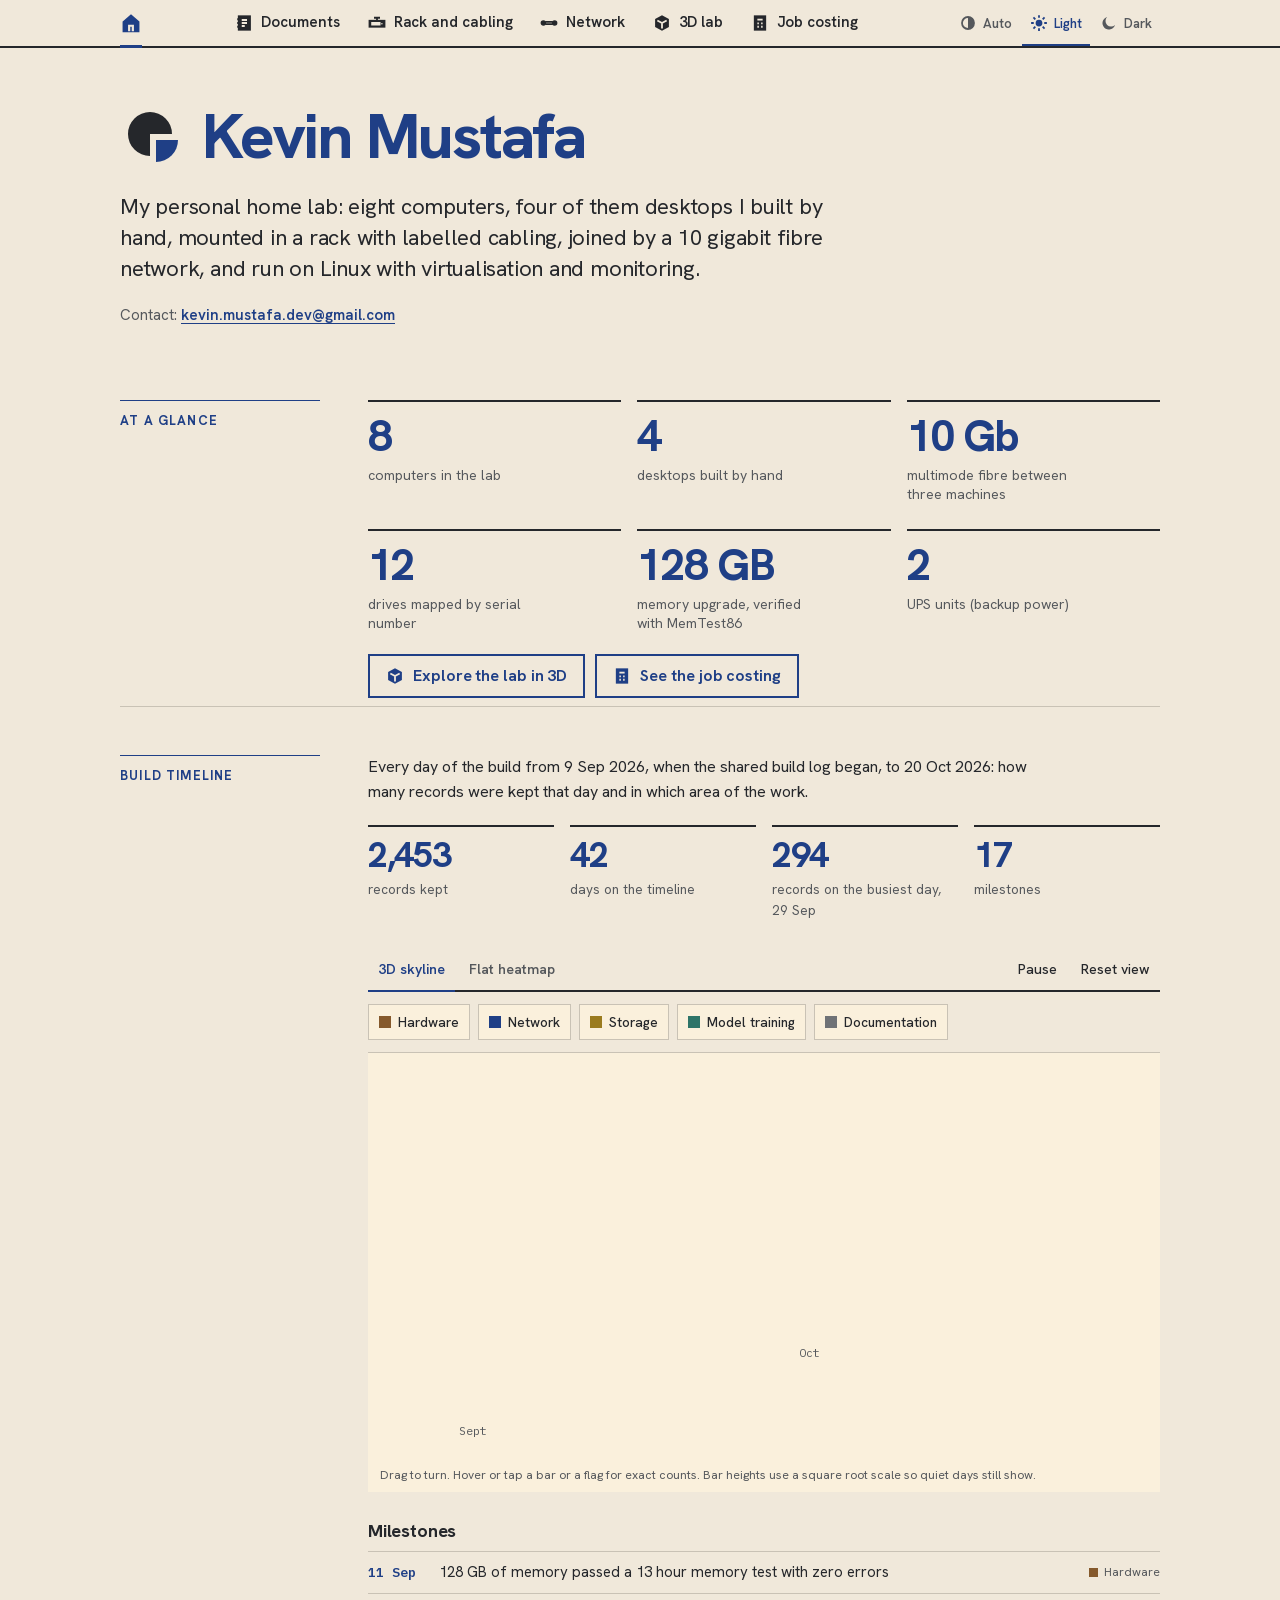
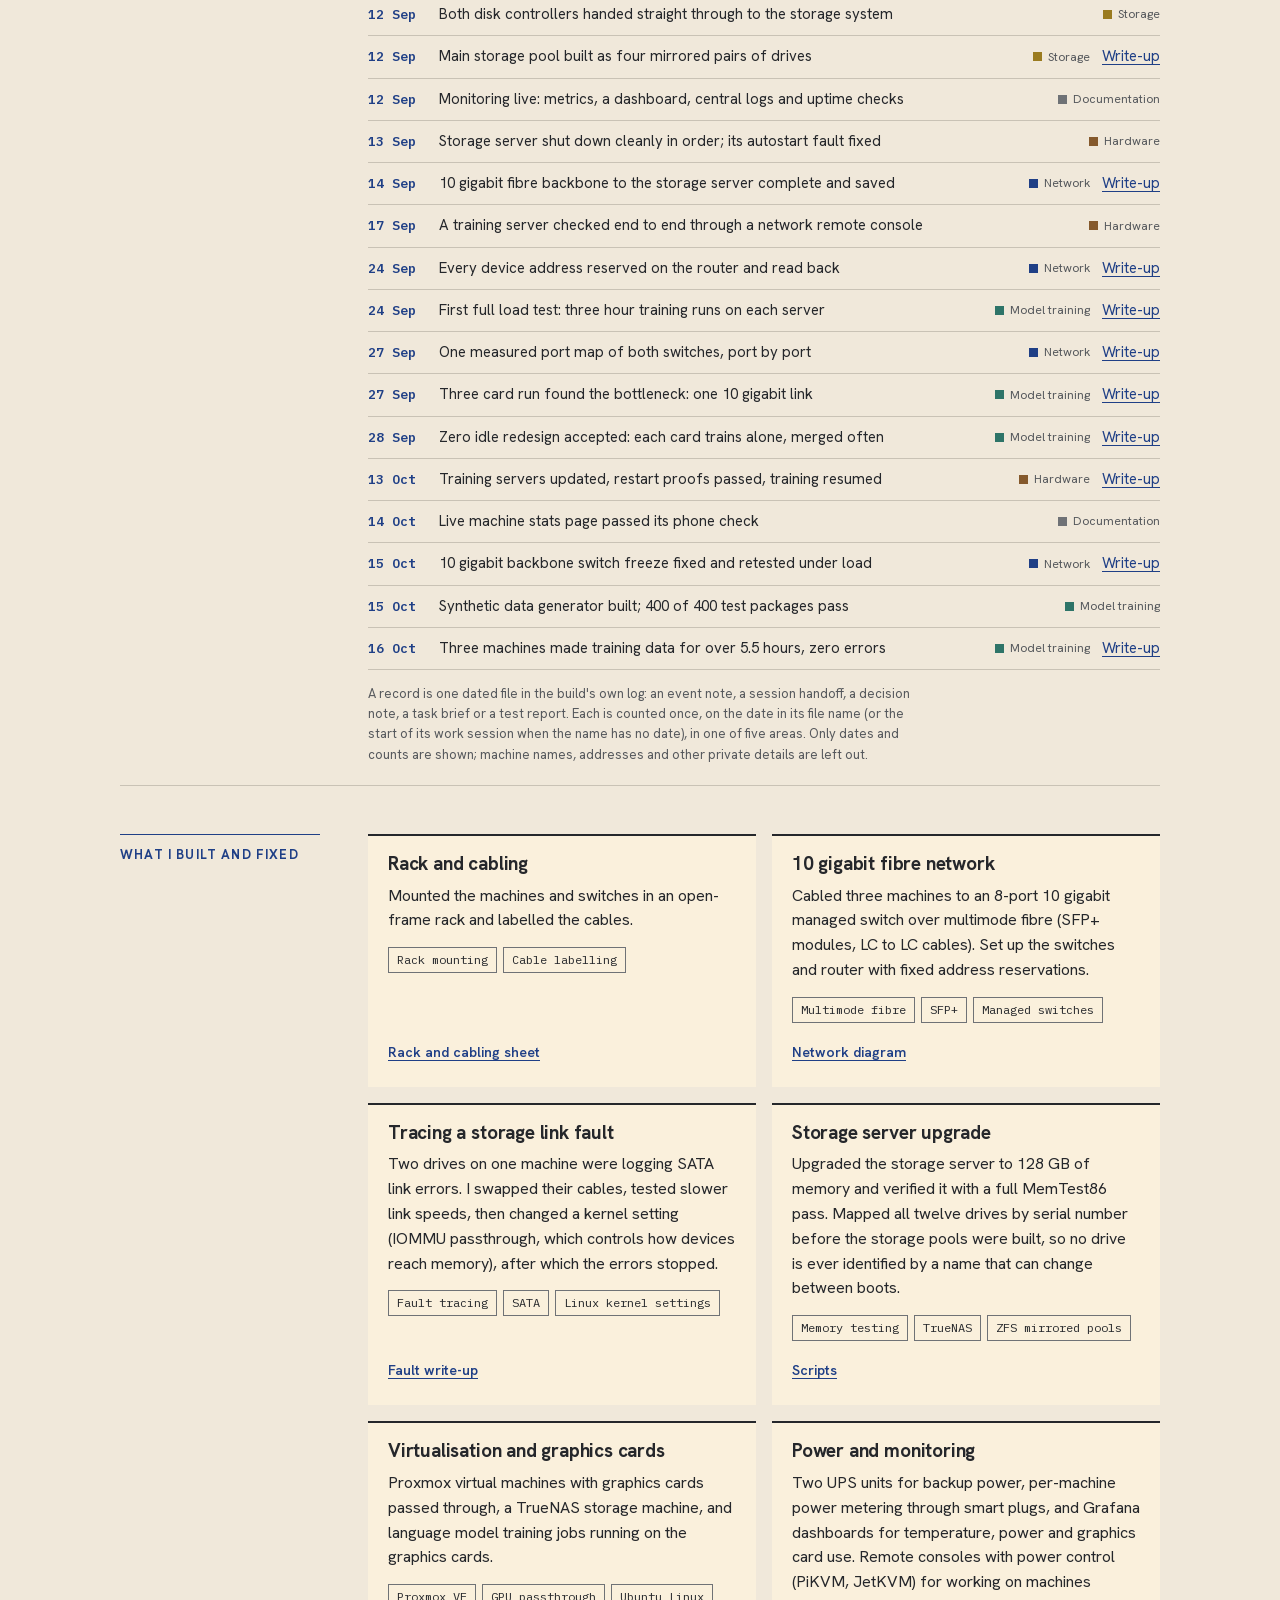
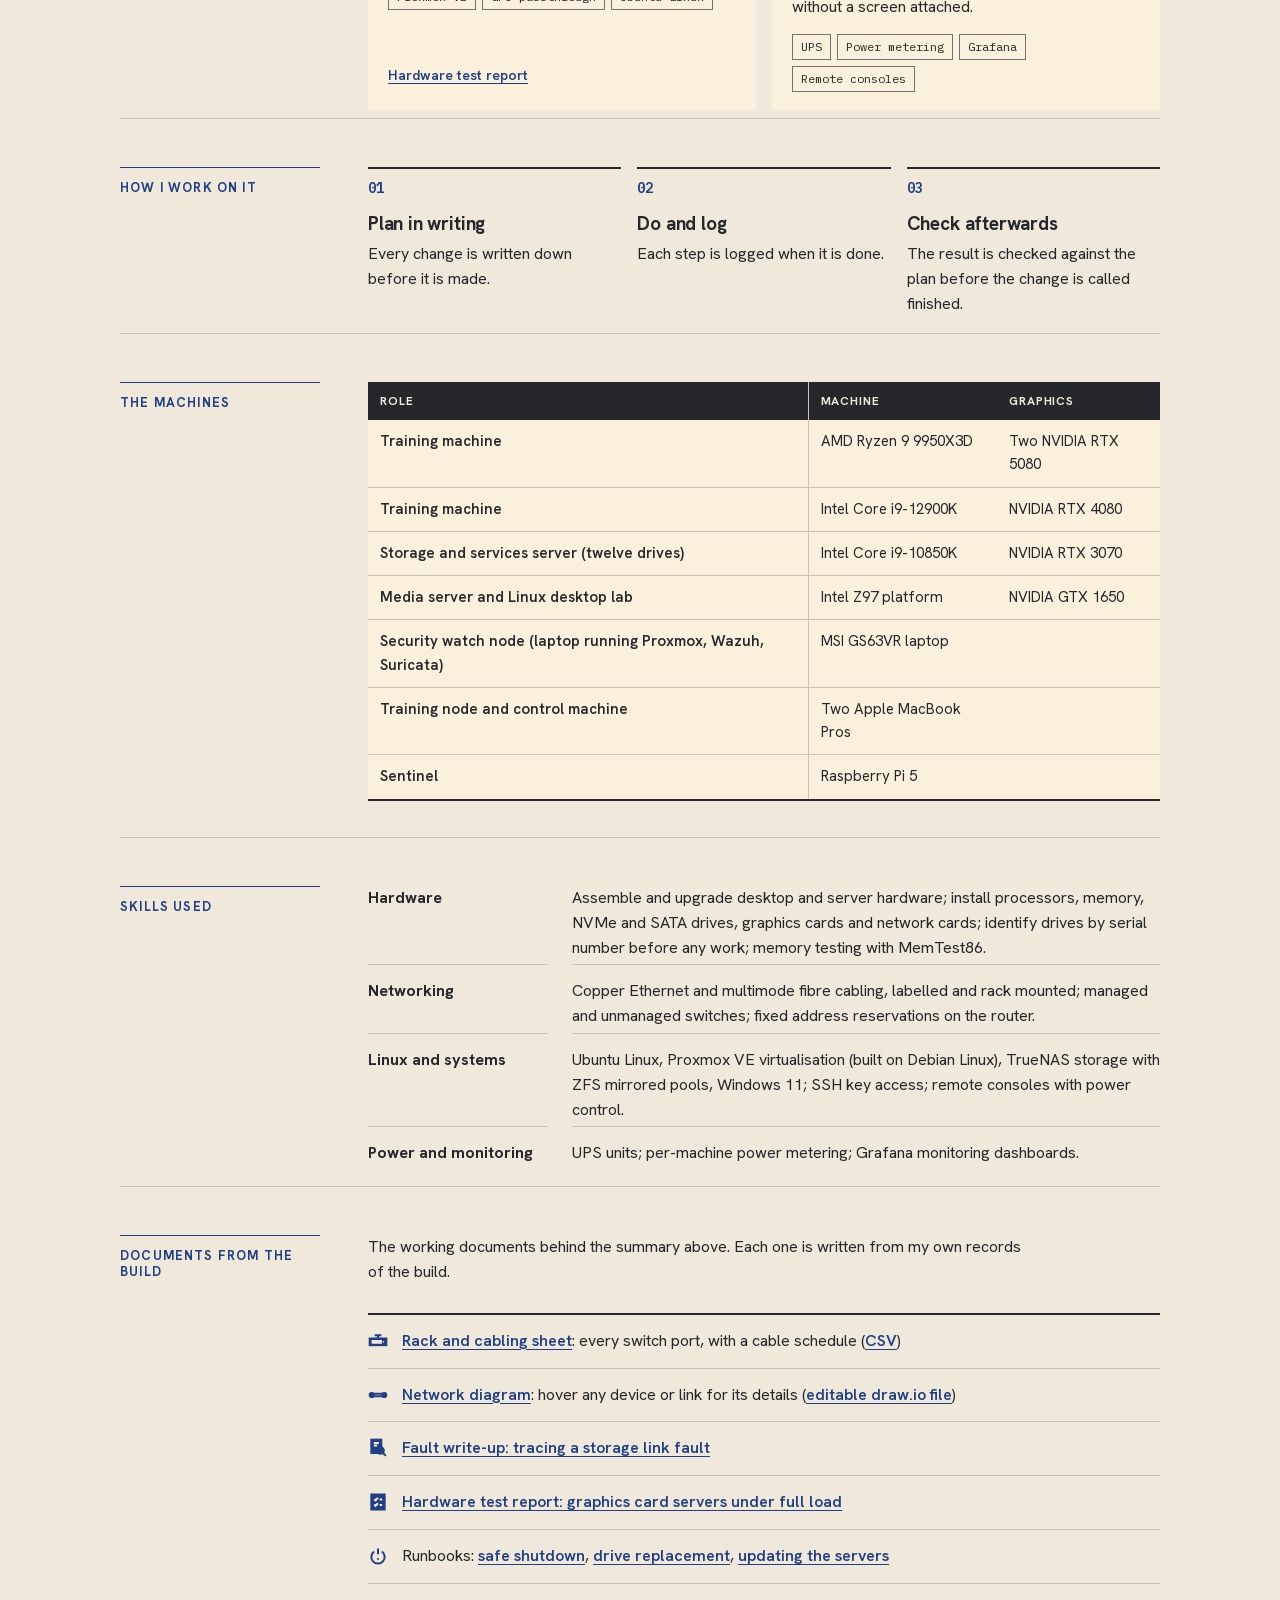
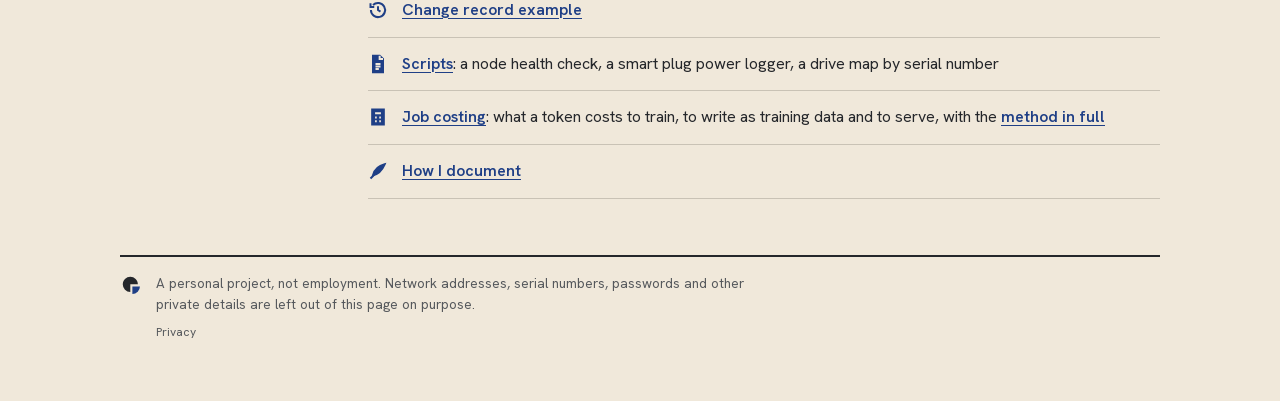
==== commit 3129ca4b: "Footer visit count removed; privacy page: retention and wording; new cache keys" ====
--- a/index.html
+++ b/index.html
@@ -8,9 +8,9 @@
 <meta name="color-scheme" content="light dark">
 <link rel="icon" type="image/svg+xml" href="data:image/svg+xml,%3Csvg xmlns='http://www.w3.org/2000/svg' viewBox='0 0 64 64'%3E%3Cstyle%3E.f{fill:%2325272B}.q{fill:%231F3F86}%40media (prefers-color-scheme:dark){.f{fill:%23F1E9D8}.q{fill:%2386A6E2}}%3C/style%3E%3Cpath class='f' d='M30 30V52A22 22 0 1 1 52 30Z'/%3E%3Cpath class='q' d='M36 36H58A22 22 0 0 1 36 58Z'/%3E%3C/svg%3E">
 <script>try{var t=localStorage.getItem("theme")}catch(e){}if(t==="auto")document.documentElement.setAttribute("data-auto","");else document.documentElement.setAttribute("data-theme",t==="dark"?"dark":"light")</script>
-<link rel="stylesheet" href="assets/theme.css?v=202610210906">
+<link rel="stylesheet" href="assets/theme.css?v=202610210933">
 <script src="assets/theme-toggle.js?v=202610210850" defer></script>
-<script src="assets/visits.js?v=202610202120" defer></script>
+<script src="assets/visits.js?v=202610210933" defer></script>
 </head>
 <body>
 <nav class="topnav" aria-label="Site"><div class="in"><a class="home" aria-current="page" href="index.html" aria-label="Home" title="Home"><svg class="ic" viewBox="0 0 24 24" aria-hidden="true" focusable="false" stroke-linecap="butt" stroke-linejoin="miter"><defs><mask id="ic1-home-m" maskUnits="userSpaceOnUse" x="0" y="0" width="24" height="24"><rect width="24" height="24" fill="#FFFFFF"/><path d="M10 21v-6h4v6" fill="none" stroke="#000000" stroke-width="2.4"/></mask></defs><g mask="url(#ic1-home-m)"><path d="M4 11l8-7 8 7v10H4z" fill="currentColor" stroke="currentColor" stroke-width="2.4"/></g></svg><span>Home</span></a><a href="index.html#docs"><svg class="ic" viewBox="0 0 24 24" aria-hidden="true" focusable="false" stroke-linecap="butt" stroke-linejoin="miter"><defs><mask id="ic2-journal-m" maskUnits="userSpaceOnUse" x="0" y="0" width="24" height="24"><rect width="24" height="24" fill="#FFFFFF"/><path d="M9 8h7M9 12h7M9 16h4" fill="none" stroke="#000000" stroke-width="2.4"/></mask></defs><g mask="url(#ic2-journal-m)"><rect x="5" y="3" width="15" height="18" fill="currentColor" stroke="currentColor" stroke-width="2.4"/></g><path d="M5 7H3M5 12H3M5 17H3" fill="none" stroke="currentColor" stroke-width="2.4"/></svg><span>Documents</span></a><a href="rack-and-cabling.html"><svg class="ic" viewBox="0 0 24 24" aria-hidden="true" focusable="false" stroke-linecap="butt" stroke-linejoin="miter"><defs><mask id="ic3-switch-m" maskUnits="userSpaceOnUse" x="0" y="0" width="24" height="24"><rect width="24" height="24" fill="#FFFFFF"/><path d="M5.5 12h2v2h-2zM9.5 12h2v2h-2zM13.5 12h2v2h-2z" fill="none" stroke="#000000" stroke-width="2.4"/><circle cx="18.5" cy="13" r="1" fill="#000000"/></mask></defs><g mask="url(#ic3-switch-m)"><rect x="2" y="9" width="20" height="8" fill="currentColor" stroke="currentColor" stroke-width="2.4"/></g><path d="M12 9V5M8 5h8" fill="none" stroke="currentColor" stroke-width="2.4"/></svg><span>Rack and cabling</span></a><a href="network.html"><svg class="ic" viewBox="0 0 24 24" aria-hidden="true" focusable="false" stroke-linecap="butt" stroke-linejoin="miter"><circle cx="4.5" cy="12" r="2.5" fill="currentColor" stroke="currentColor" stroke-width="2.4"/><circle cx="19.5" cy="12" r="2.5" fill="currentColor" stroke="currentColor" stroke-width="2.4"/><path d="M7 10.5h10M7 13.5h10" fill="none" stroke="currentColor" stroke-width="2.4"/></svg><span>Network</span></a><a href="lab-3d.html"><svg class="ic" viewBox="0 0 24 24" aria-hidden="true" focusable="false" stroke-linecap="butt" stroke-linejoin="miter"><defs><mask id="icn-lab3d-m" maskUnits="userSpaceOnUse" x="0" y="0" width="24" height="24"><rect width="24" height="24" fill="#FFFFFF"/><path d="M5.8 8.6L12 12l6.2-3.4M12 12v7.4" fill="none" stroke="#000000" stroke-width="2.4"/></mask></defs><g mask="url(#icn-lab3d-m)"><path d="M12 3l8 4.5v9L12 21l-8-4.5v-9z" fill="currentColor" stroke="currentColor" stroke-width="2.4"/></g></svg><span>3D lab</span></a><a href="job-costing.html"><svg class="ic" viewBox="0 0 24 24" aria-hidden="true" focusable="false" stroke-linecap="butt" stroke-linejoin="miter"><defs><mask id="icn-jobcost-m" maskUnits="userSpaceOnUse" x="0" y="0" width="24" height="24"><rect width="24" height="24" fill="#FFFFFF"/><path d="M8.5 7.5h7" fill="none" stroke="#000000" stroke-width="2.4"/><path d="M8.5 12.5h2M13.5 12.5h2M8.5 17h2M13.5 17h2" fill="none" stroke="#000000" stroke-width="2.4"/></mask></defs><g mask="url(#icn-jobcost-m)"><rect x="5" y="3" width="14" height="18" fill="currentColor" stroke="currentColor" stroke-width="2.4"/></g></svg><span>Job costing</span></a></div></nav>
@@ -187,7 +187,7 @@
   </ul>
 </section>
 
-<footer><svg class="mark" viewBox="0 0 64 64" aria-hidden="true" focusable="false"><path d="M30 30V52A22 22 0 1 1 52 30Z" fill="var(--ds-ink)"/><path d="M36 36H58A22 22 0 0 1 36 58Z" fill="var(--ds-mark-q)"/></svg><span>A personal project, not employment. Network addresses, serial numbers, passwords and other private details are left out of this page on purpose.<span class="vcount" id="vcount" hidden></span><a class="privacy" href="visits.html">Privacy</a></span></footer>
+<footer><svg class="mark" viewBox="0 0 64 64" aria-hidden="true" focusable="false"><path d="M30 30V52A22 22 0 1 1 52 30Z" fill="var(--ds-ink)"/><path d="M36 36H58A22 22 0 0 1 36 58Z" fill="var(--ds-mark-q)"/></svg><span>A personal project, not employment. Network addresses, serial numbers, passwords and other private details are left out of this page on purpose.<a class="privacy" href="visits.html">Privacy</a></span></footer>
 
 </div>
 </body>
--- a/assets/theme.css
+++ b/assets/theme.css
@@ -313,10 +313,8 @@
 .sky-note{margin-top:14px;font-size:13px;color:var(--ds-muted)}
 @media (max-width:640px){.sky-stage{height:360px}.sky-hint{display:none}}
 
-/* Visit log: the home page count and the opt-out switch on visits.html (added 20 Oct 2026; the footer notice
-   was taken out on 21 Oct 2026) */
-footer .vcount{display:block;margin-top:8px;font:600 12.5px/1.4 var(--ds-mono);color:var(--ds-ink)}
-footer .vcount[hidden]{display:none}
+/* Visit log: the opt-out switch on visits.html (added 20 Oct 2026; the footer notice and the home page count
+   were taken out on 21 Oct 2026) */
 label.optout{display:flex;align-items:center;gap:14px;margin:16px 0 8px;padding:14px 16px;min-height:56px;background:var(--ds-panel);border-left:2px solid var(--ds-accent);max-width:44em;cursor:pointer}
 label.optout b{font-weight:700}
 label.optout .sw{appearance:none;-webkit-appearance:none;flex:none;width:48px;height:28px;margin:0;border:2px solid var(--ds-ink);background:var(--ds-canvas);position:relative;cursor:pointer}
